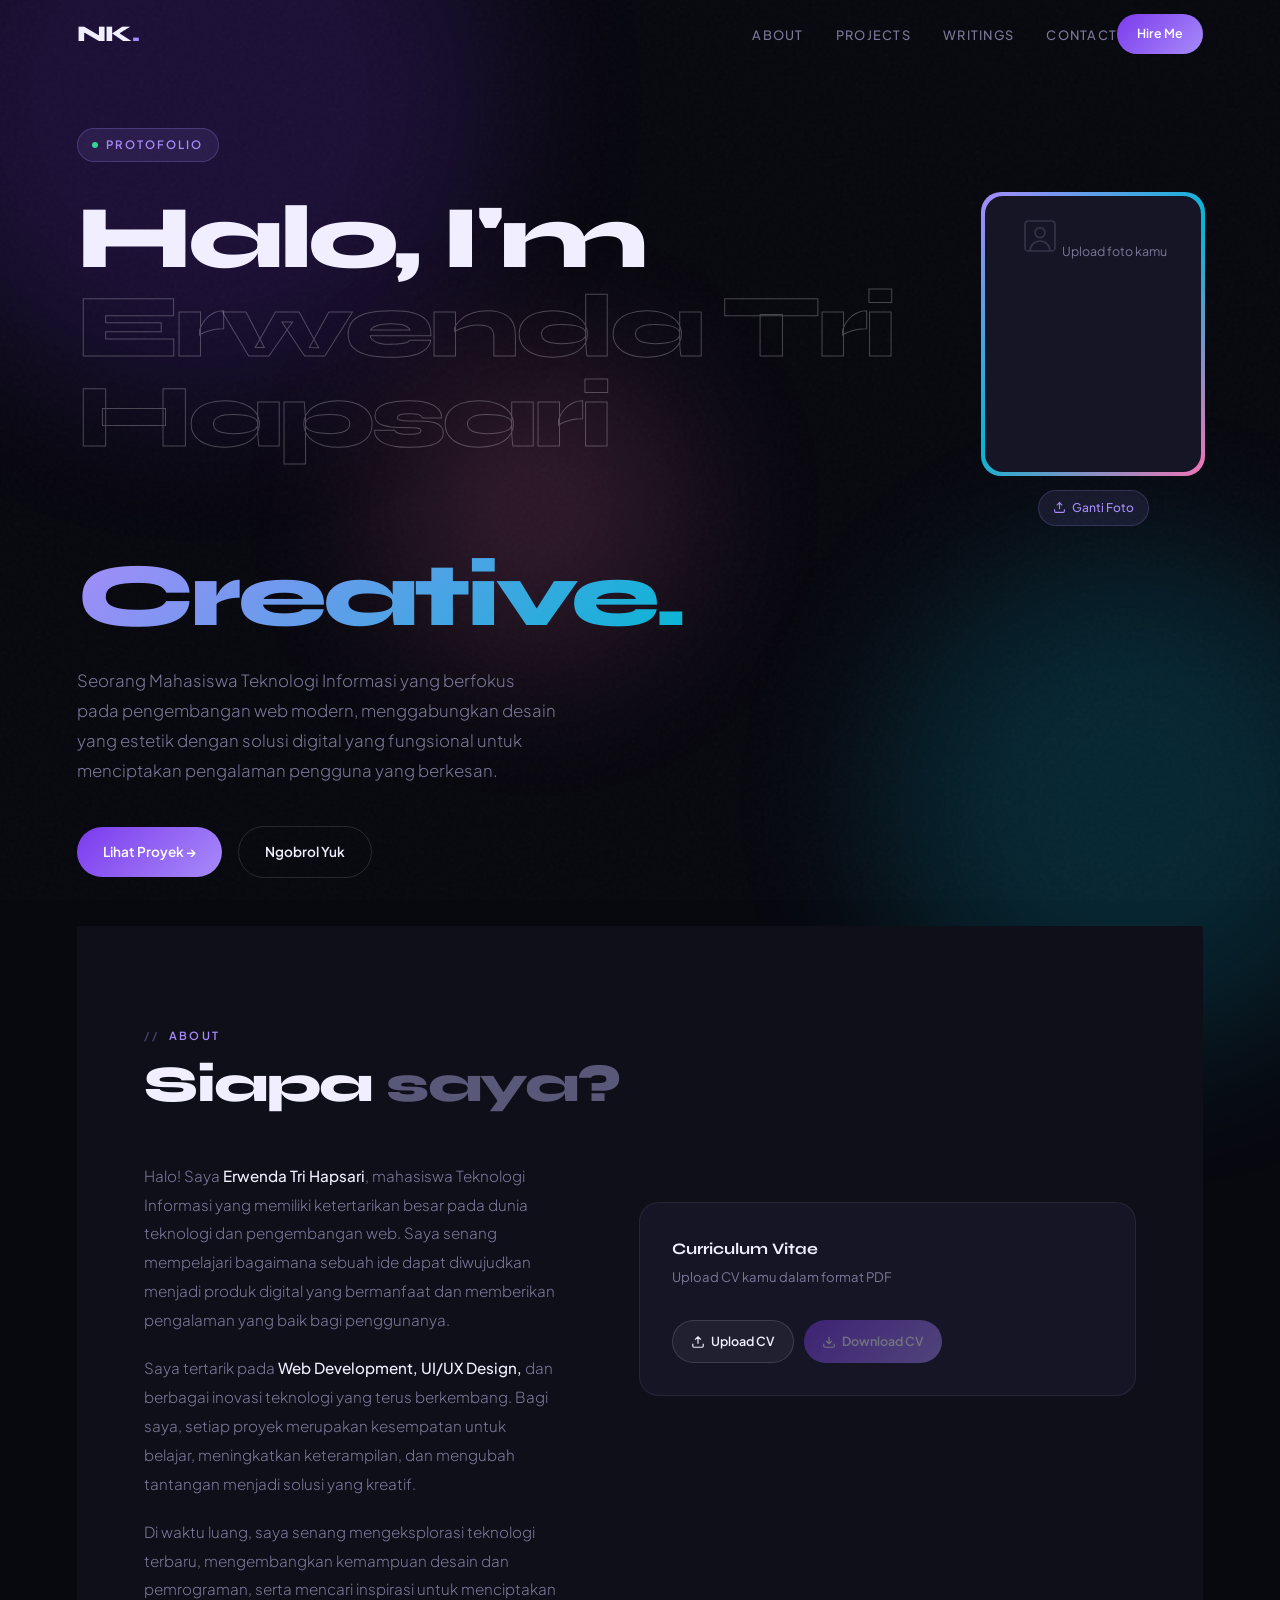
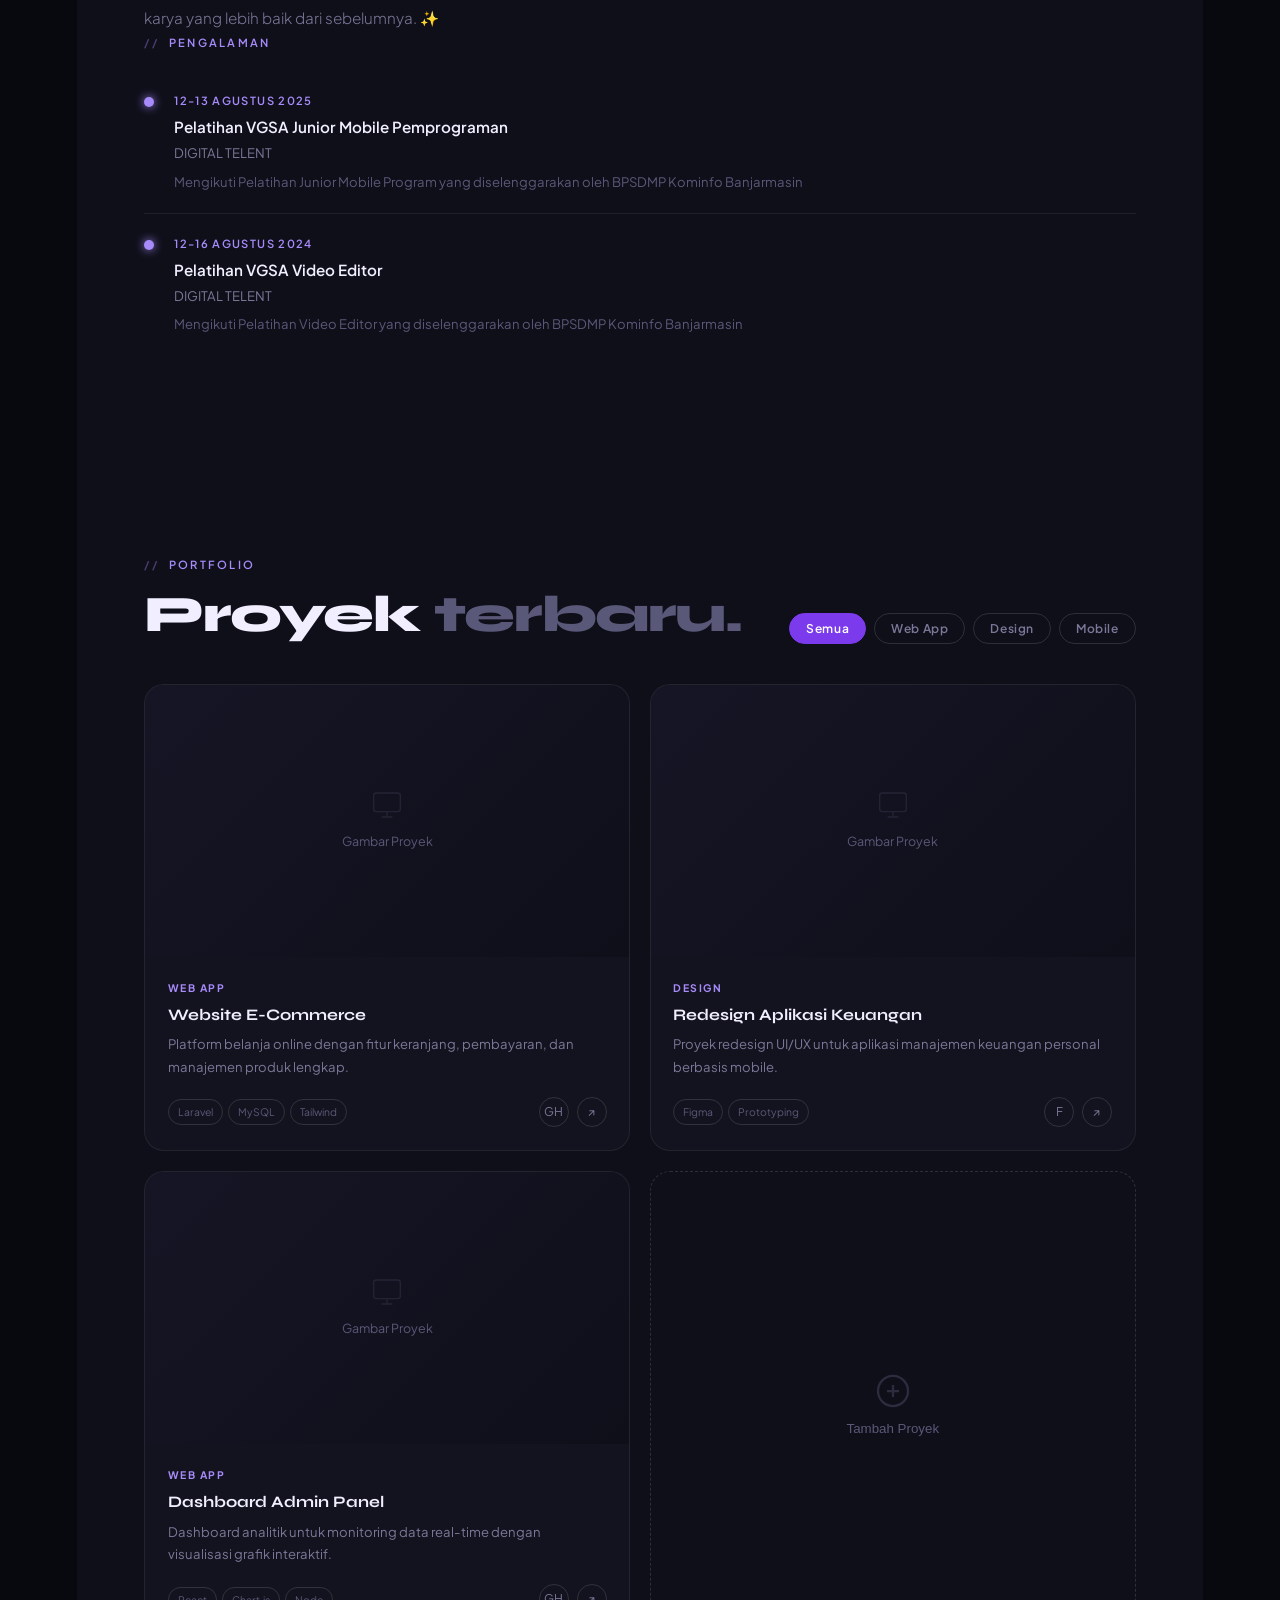
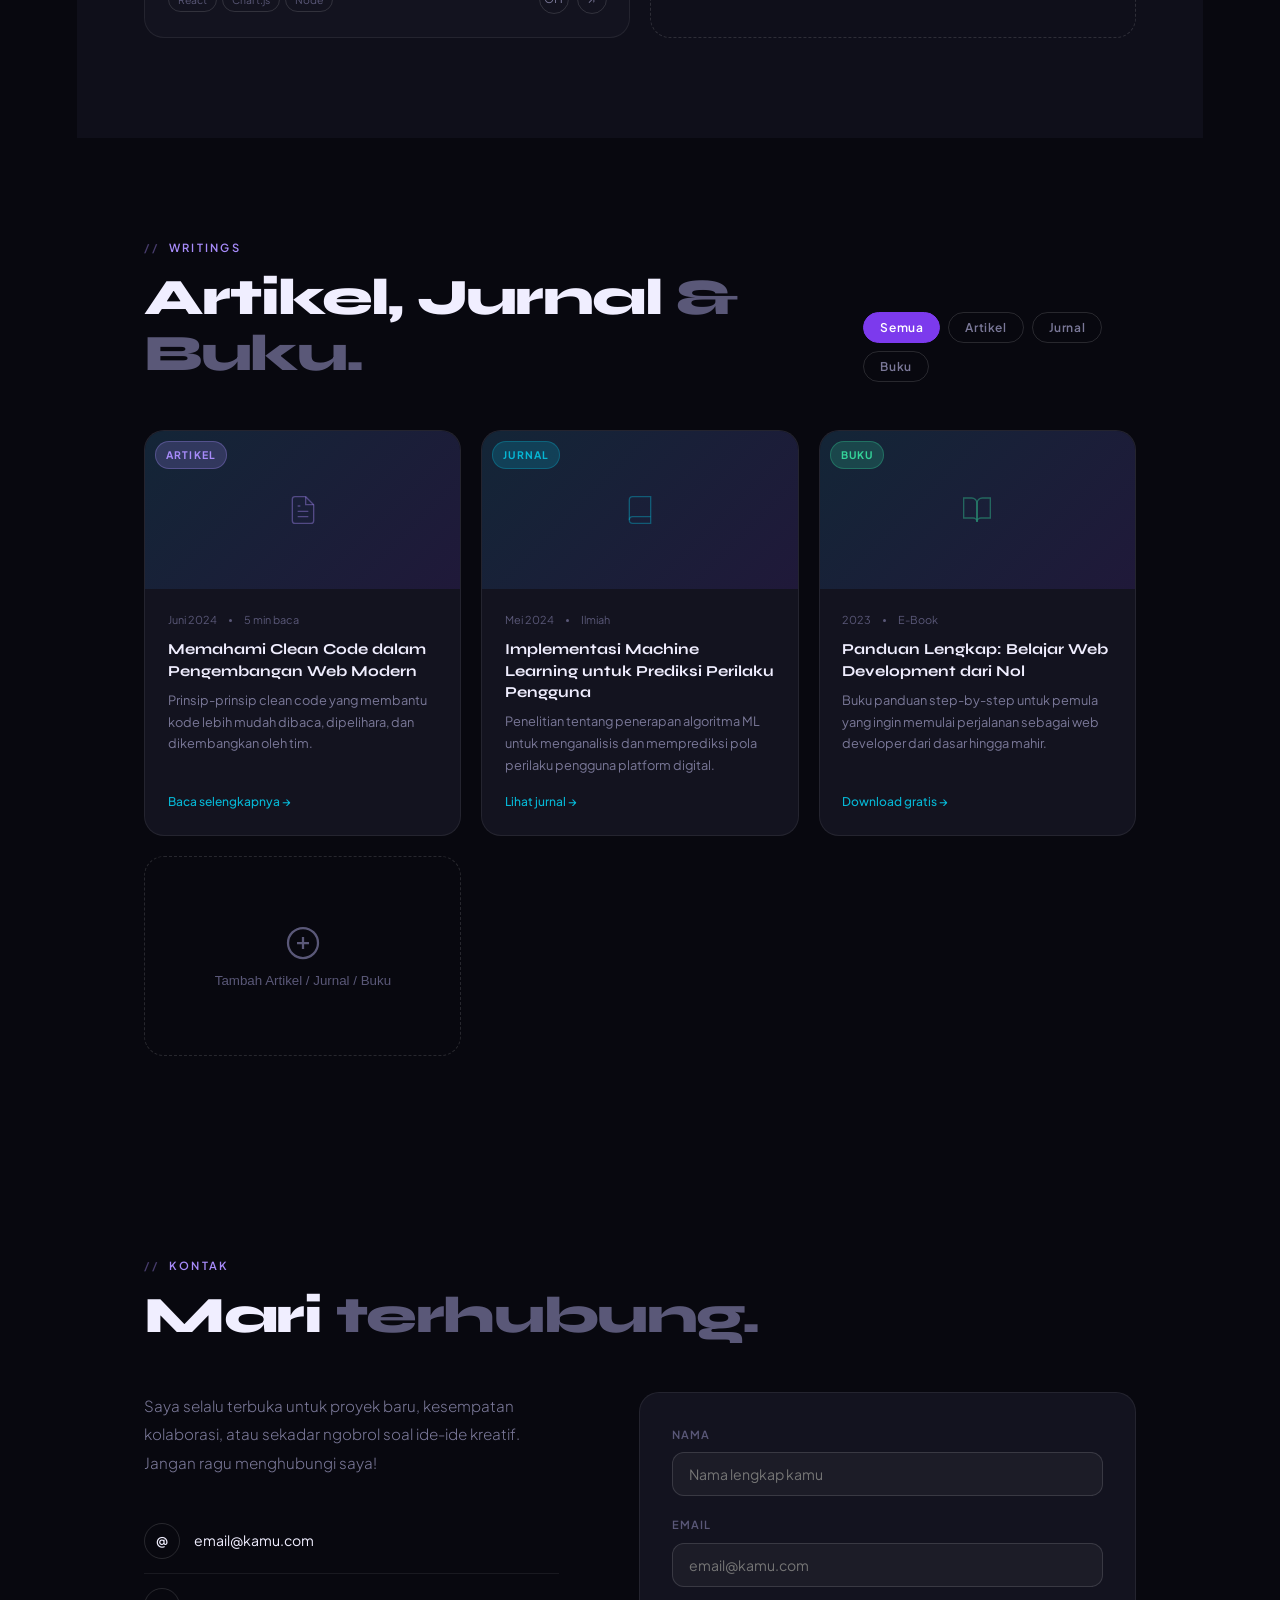
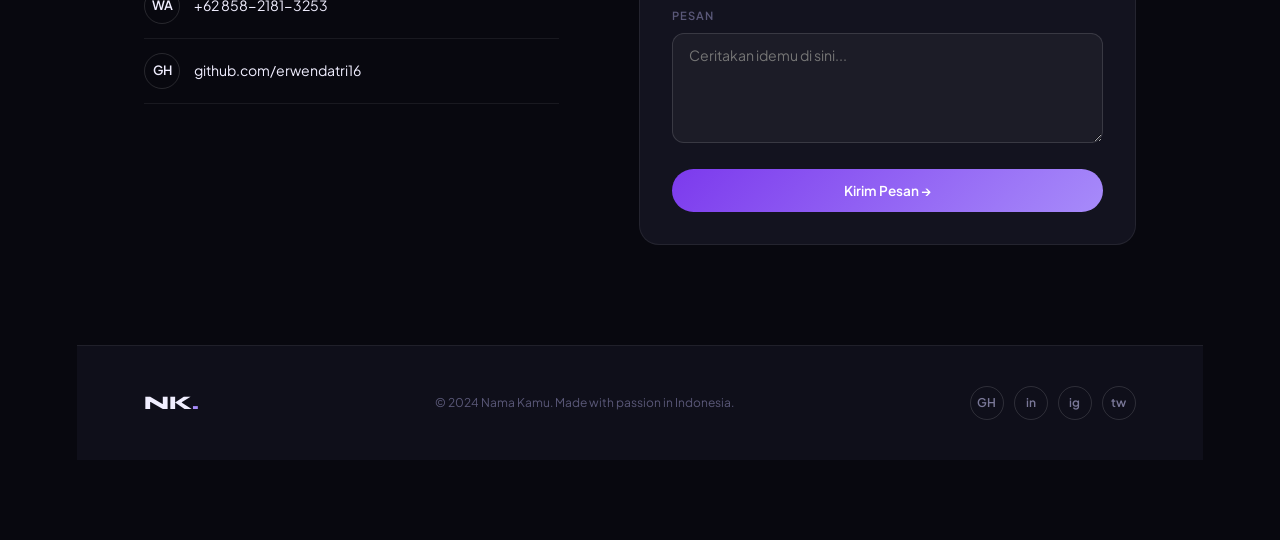
==== index.html @ 56c8ec9d "update" ====
<!DOCTYPE html>
<html lang="id">
<head>
<meta charset="UTF-8">
<meta name="viewport" content="width=device-width, initial-scale=1.0">
<title>Portfolio — Erwenda Tri Hapsari</title>
<link rel="preconnect" href="https://fonts.googleapis.com">
<link rel="preconnect" href="https://fonts.gstatic.com" crossorigin>
<link href="https://fonts.googleapis.com/css2?family=Syne:wght@400;600;700;800&family=Plus+Jakarta+Sans:wght@300;400;500;600&display=swap" rel="stylesheet">
<style>
*,*::before,*::after{box-sizing:border-box;margin:0;padding:0}
:root{
  --bg:#08080f;
  --bg2:#0f0f1a;
  --bg3:#151525;
  --card:#13131f;
  --border:rgba(255,255,255,0.07);
  --border2:rgba(255,255,255,0.13);
  --text:#f0eeff;
  --muted:#7a7898;
  --muted2:#5a5878;
  --acc:#a78bfa;
  --acc2:#7c3aed;
  --acc3:#06b6d4;
  --acc4:#f472b6;
  --green:#34d399;
  --serif:'Syne',sans-serif;
  --sans:'Plus Jakarta Sans',sans-serif;
  --nav-h:68px;
  --r:12px;
  --r2:20px;
}
html{scroll-behavior:smooth}
body{font-family:var(--sans);background:var(--bg);color:var(--text);line-height:1.7;overflow-x:hidden;cursor:none}
::-webkit-scrollbar{width:4px}
::-webkit-scrollbar-track{background:var(--bg2)}
::-webkit-scrollbar-thumb{background:var(--acc2);border-radius:2px}

/* CURSOR */
#cur,#cur-ring{position:fixed;border-radius:50%;pointer-events:none;z-index:9999;transform:translate(-50%,-50%)}
#cur{width:10px;height:10px;background:var(--acc);transition:transform .1s,opacity .2s}
#cur-ring{width:36px;height:36px;border:1px solid rgba(167,139,250,.4);transition:all .18s ease}
body.hov #cur{transform:translate(-50%,-50%) scale(3);opacity:.3}
body.hov #cur-ring{transform:translate(-50%,-50%) scale(.3);opacity:0}

/* NOISE OVERLAY */
body::before{content:'';position:fixed;inset:0;opacity:.025;background-image:url("data:image/svg+xml,%3Csvg viewBox='0 0 256 256' xmlns='http://www.w3.org/2000/svg'%3E%3Cfilter id='n'%3E%3CfeTurbulence type='fractalNoise' baseFrequency='.9' numOctaves='4' stitchTiles='stitch'/%3E%3C/filter%3E%3Crect width='100%25' height='100%25' filter='url(%23n)'/%3E%3C/svg%3E");pointer-events:none;z-index:0}

/* AMBIENT ORBS */
.orb{position:fixed;border-radius:50%;filter:blur(80px);pointer-events:none;z-index:0;opacity:.18}
.orb1{width:600px;height:600px;background:var(--acc2);top:-200px;left:-100px}
.orb2{width:500px;height:500px;background:var(--acc3);bottom:-150px;right:-100px}
.orb3{width:300px;height:300px;background:var(--acc4);top:40%;left:30%}

/* NAV */
nav{position:fixed;top:0;left:0;right:0;height:var(--nav-h);display:flex;align-items:center;padding:0 6%;z-index:100;transition:all .4s}
nav.scrolled{background:rgba(8,8,15,.85);backdrop-filter:blur(20px);border-bottom:1px solid var(--border)}
.nav-logo{font-family:var(--serif);font-size:1.4rem;font-weight:800;text-decoration:none;color:var(--text);flex:1;letter-spacing:-.02em}
.nav-logo span{color:var(--acc)}
.nav-links{display:flex;gap:2rem;list-style:none}
.nav-links a{font-size:.8rem;font-weight:500;letter-spacing:.1em;text-transform:uppercase;text-decoration:none;color:var(--muted);transition:color .2s;position:relative;padding-bottom:2px}
.nav-links a::after{content:'';position:absolute;bottom:0;left:0;right:0;height:1px;background:linear-gradient(90deg,var(--acc),var(--acc3));transform:scaleX(0);transition:transform .3s;transform-origin:left}
.nav-links a:hover{color:var(--text)}
.nav-links a:hover::after{transform:scaleX(1)}
.nav-cta{padding:9px 20px;background:linear-gradient(135deg,var(--acc2),var(--acc));border:none;border-radius:100px;font-size:.78rem;font-weight:600;color:#fff;cursor:pointer;font-family:var(--sans);transition:all .2s;text-decoration:none}
.nav-cta:hover{transform:translateY(-1px);filter:brightness(1.1)}
.nav-toggle{display:none;background:none;border:none;cursor:pointer;padding:4px}
.nav-toggle span{display:block;width:22px;height:1.5px;background:var(--text);margin:5px 0;transition:all .3s}

/* HERO */
#hero{min-height:100vh;display:flex;flex-direction:column;justify-content:center;padding:calc(var(--nav-h) + 60px) 6% 80px;position:relative;overflow:hidden;z-index:1}
.hero-tag{display:inline-flex;align-items:center;gap:8px;font-size:.72rem;font-weight:600;letter-spacing:.18em;text-transform:uppercase;color:var(--acc);background:rgba(167,139,250,.1);border:1px solid rgba(167,139,250,.25);padding:6px 14px;border-radius:100px;margin-bottom:2rem;width:fit-content}
.hero-tag-dot{width:6px;height:6px;background:var(--green);border-radius:50%;animation:pulse 2s infinite}
@keyframes pulse{0%,100%{opacity:1;transform:scale(1)}50%{opacity:.5;transform:scale(1.5)}}
.hero-top{display:grid;grid-template-columns:1fr auto;gap:60px;align-items:flex-start;margin-bottom:3rem}
.hero-name{font-family:var(--serif);font-size:clamp(3.2rem,7vw,6.5rem);font-weight:800;line-height:1.0;letter-spacing:-.04em;margin-bottom:1.5rem}
.hero-name .line2{display:block;-webkit-text-stroke:1px rgba(255,255,255,.25);color:transparent;transition:color .3s,-webkit-text-stroke .3s}
.hero-name .line2:hover{color:var(--text);-webkit-text-stroke:0px transparent}
.hero-name .acc{background:linear-gradient(135deg,var(--acc),var(--acc3));-webkit-background-clip:text;-webkit-text-fill-color:transparent;background-clip:text}
.hero-sub{font-size:1.05rem;color:var(--muted);max-width:480px;font-weight:300;line-height:1.8;margin-bottom:2.5rem}
.hero-actions{display:flex;gap:1rem;flex-wrap:wrap;align-items:center}
.btn{display:inline-flex;align-items:center;gap:8px;padding:13px 26px;font-family:var(--sans);font-size:.85rem;font-weight:600;text-decoration:none;border-radius:100px;transition:all .25s;cursor:pointer;border:none;white-space:nowrap}
.btn-glow{background:linear-gradient(135deg,var(--acc2),var(--acc));color:#fff;position:relative}
.btn-glow::after{content:'';position:absolute;inset:-1px;border-radius:100px;background:linear-gradient(135deg,var(--acc2),var(--acc));z-index:-1;filter:blur(10px);opacity:0;transition:opacity .3s}
.btn-glow:hover::after{opacity:.6}
.btn-glow:hover{transform:translateY(-2px)}
.btn-ghost{background:transparent;color:var(--text);border:1px solid var(--border2)}
.btn-ghost:hover{border-color:var(--acc);color:var(--acc);transform:translateY(-2px)}
.btn-sm{padding:9px 18px;font-size:.78rem}

/* HERO PROFILE PHOTO */
.hero-photo-area{display:flex;flex-direction:column;align-items:center;gap:16px}
.hero-photo-frame{width:220px;height:280px;position:relative;flex-shrink:0}
.hero-photo-frame::before{content:'';position:absolute;inset:-2px;border-radius:var(--r2);background:linear-gradient(135deg,var(--acc),var(--acc3),var(--acc4));z-index:0;animation:rotateBorder 4s linear infinite}
@keyframes rotateBorder{0%{filter:hue-rotate(0deg)}100%{filter:hue-rotate(360deg)}}
.hero-photo-inner{position:absolute;inset:2px;border-radius:calc(var(--r2) - 2px);overflow:hidden;z-index:1;background:var(--bg3)}
.hero-photo-inner img,.hero-photo-inner .ph-placeholder{width:100%;height:100%;object-fit:cover;display:block}
.ph-placeholder{display:flex;flex-direction:column;align-items:center;justify-content:center;color:var(--muted);font-size:.78rem;gap:12px;text-align:center;padding:20px;background:var(--bg3)}
.ph-placeholder svg{opacity:.3}
.upload-photo-btn{display:flex;align-items:center;gap:6px;font-size:.75rem;color:var(--acc);background:rgba(167,139,250,.1);border:1px solid rgba(167,139,250,.2);border-radius:100px;padding:7px 14px;cursor:pointer;transition:all .2s;font-family:var(--sans);font-weight:500}
.upload-photo-btn:hover{background:rgba(167,139,250,.2);border-color:var(--acc)}
.hero-photo-area input[type=file]{display:none}

/* HERO SCROLL */
.hero-scroll{display:flex;flex-direction:column;align-items:flex-start;gap:24px;margin-top:3rem}
.scroll-line{display:flex;align-items:center;gap:16px;color:var(--muted2);font-size:.72rem;letter-spacing:.12em;text-transform:uppercase}
.scroll-bar{width:60px;height:1px;background:linear-gradient(90deg,var(--acc),transparent);position:relative;overflow:hidden}
.scroll-bar::after{content:'';position:absolute;inset:0;background:var(--acc);animation:slideBar 2s ease infinite}
@keyframes slideBar{0%{transform:translateX(-100%)}100%{transform:translateX(200%)}}
.hero-stats{display:flex;gap:3rem}
.hstat{display:flex;flex-direction:column}
.hstat-num{font-family:var(--serif);font-size:2rem;font-weight:800;line-height:1;background:linear-gradient(135deg,var(--text),var(--muted));-webkit-background-clip:text;-webkit-text-fill-color:transparent;background-clip:text}
.hstat-label{font-size:.72rem;color:var(--muted2);text-transform:uppercase;letter-spacing:.08em;margin-top:4px}

/* SECTIONS */
section{padding:100px 6%;position:relative;z-index:1}
.s-label{font-size:.7rem;font-weight:600;letter-spacing:.2em;text-transform:uppercase;color:var(--acc);margin-bottom:.8rem;display:flex;align-items:center;gap:10px}
.s-label::before{content:'//';opacity:.4}
.s-title{font-family:var(--serif);font-size:clamp(2rem,4vw,3.2rem);font-weight:800;letter-spacing:-.03em;line-height:1.1;margin-bottom:1rem}
.s-title .dim{color:var(--muted2)}

/* ABOUT */
#about{background:var(--bg2)}
.about-layout{display:grid;grid-template-columns:1fr 1.2fr;gap:80px;align-items:start;margin-top:3rem}
.about-text{font-size:.95rem;color:var(--muted);line-height:1.9;font-weight:300}
.about-text p+p{margin-top:1.2rem}
.about-highlight{display:inline;color:var(--text);font-weight:500}
.exp-timeline{margin-top:0}
.exp-item{display:flex;gap:20px;padding:20px 0;border-bottom:1px solid var(--border);position:relative}
.exp-item:last-child{border-bottom:none}
.exp-dot{width:10px;height:10px;border-radius:50%;background:var(--acc);margin-top:6px;flex-shrink:0;box-shadow:0 0 10px var(--acc)}
.exp-year{font-size:.7rem;font-weight:600;letter-spacing:.12em;color:var(--acc);text-transform:uppercase;margin-bottom:4px}
.exp-role{font-size:.95rem;font-weight:600;margin-bottom:2px}
.exp-place{font-size:.82rem;color:var(--muted);margin-bottom:6px}
.exp-desc{font-size:.82rem;color:var(--muted2);line-height:1.7}



/* PROJECTS */
#projects{background:var(--bg2)}
.proj-header{display:flex;justify-content:space-between;align-items:flex-end;margin-bottom:2.5rem}
.proj-filters{display:flex;gap:8px;flex-wrap:wrap}
.pf{padding:7px 16px;font-size:.75rem;font-weight:600;letter-spacing:.05em;border:1px solid var(--border2);border-radius:100px;background:transparent;color:var(--muted);cursor:pointer;font-family:var(--sans);transition:all .2s}
.pf.on,.pf:hover{background:var(--acc2);border-color:var(--acc2);color:#fff}
.proj-grid{display:grid;grid-template-columns:repeat(auto-fill,minmax(320px,1fr));gap:20px}
.proj-card{background:var(--card);border:1px solid var(--border);border-radius:var(--r2);overflow:hidden;transition:all .3s;cursor:pointer;display:flex;flex-direction:column}
.proj-card:hover{border-color:rgba(167,139,250,.35);transform:translateY(-4px)}
.proj-img{width:100%;aspect-ratio:16/9;overflow:hidden;position:relative;background:var(--bg3)}
.proj-img img{width:100%;height:100%;object-fit:cover;transition:transform .4s}
.proj-card:hover .proj-img img{transform:scale(1.05)}
.proj-img-ph{width:100%;height:100%;display:flex;flex-direction:column;align-items:center;justify-content:center;color:var(--muted2);gap:10px;font-size:.78rem;background:linear-gradient(135deg,var(--bg3),var(--bg2))}
.proj-img-ph svg{opacity:.25}
.proj-img-actions{position:absolute;top:10px;right:10px;display:flex;gap:6px;opacity:0;transition:opacity .2s}
.proj-card:hover .proj-img-actions{opacity:1}
.proj-img-btn{width:32px;height:32px;border-radius:50%;background:rgba(8,8,15,.8);backdrop-filter:blur(8px);border:1px solid var(--border2);display:flex;align-items:center;justify-content:center;cursor:pointer;font-size:.8rem;color:var(--text);transition:all .2s}
.proj-img-btn:hover{background:var(--acc2);border-color:var(--acc2)}
.proj-body{padding:1.4rem;flex:1;display:flex;flex-direction:column}
.proj-cat{font-size:.65rem;font-weight:700;letter-spacing:.14em;text-transform:uppercase;color:var(--acc);margin-bottom:.5rem}
.proj-title{font-size:1rem;font-weight:700;margin-bottom:.5rem;line-height:1.3;font-family:var(--serif)}
.proj-desc{font-size:.82rem;color:var(--muted);line-height:1.7;flex:1;margin-bottom:1.2rem}
.proj-footer{display:flex;justify-content:space-between;align-items:center}
.proj-techs{display:flex;gap:5px;flex-wrap:wrap}
.ptag{font-size:.65rem;padding:3px 9px;border:1px solid var(--border2);border-radius:100px;color:var(--muted2)}
.proj-links{display:flex;gap:8px}
.proj-link{width:30px;height:30px;border-radius:50%;border:1px solid var(--border2);display:flex;align-items:center;justify-content:center;font-size:.75rem;color:var(--muted);text-decoration:none;transition:all .2s}
.proj-link:hover{border-color:var(--acc);color:var(--acc)}
.proj-add-card{background:transparent;border:1px dashed var(--border2);border-radius:var(--r2);display:flex;flex-direction:column;align-items:center;justify-content:center;gap:12px;cursor:pointer;min-height:260px;transition:all .2s;color:var(--muted2)}
.proj-add-card:hover{border-color:var(--acc);color:var(--acc);background:rgba(167,139,250,.04)}
.proj-add-card svg{opacity:.4;transition:opacity .2s}
.proj-add-card:hover svg{opacity:.8}

/* ARTICLES */
#articles{background:var(--bg)}
.articles-grid{display:grid;grid-template-columns:repeat(auto-fill,minmax(300px,1fr));gap:20px;margin-top:3rem}
.art-card{background:var(--card);border:1px solid var(--border);border-radius:var(--r2);overflow:hidden;transition:all .3s;text-decoration:none;color:inherit;display:flex;flex-direction:column}
.art-card:hover{border-color:rgba(6,182,212,.35);transform:translateY(-4px)}
.art-cover{width:100%;aspect-ratio:2/1;overflow:hidden;background:var(--bg3);position:relative}
.art-cover img{width:100%;height:100%;object-fit:cover;transition:transform .4s}
.art-card:hover .art-cover img{transform:scale(1.05)}
.art-cover-ph{width:100%;height:100%;display:flex;align-items:center;justify-content:center;background:linear-gradient(135deg,rgba(6,182,212,.1),rgba(124,58,237,.1))}
.art-type-badge{position:absolute;top:10px;left:10px;font-size:.65rem;font-weight:700;letter-spacing:.1em;text-transform:uppercase;padding:4px 10px;border-radius:100px}
.badge-journal{background:rgba(6,182,212,.2);color:#06b6d4;border:1px solid rgba(6,182,212,.3)}
.badge-book{background:rgba(52,211,153,.2);color:#34d399;border:1px solid rgba(52,211,153,.3)}
.badge-article{background:rgba(167,139,250,.2);color:var(--acc);border:1px solid rgba(167,139,250,.3)}
.art-body{padding:1.4rem;flex:1;display:flex;flex-direction:column}
.art-meta{font-size:.68rem;color:var(--muted2);display:flex;gap:12px;margin-bottom:.6rem;align-items:center}
.art-dot{width:3px;height:3px;background:var(--muted2);border-radius:50%}
.art-title{font-size:.95rem;font-weight:700;margin-bottom:.5rem;line-height:1.4;font-family:var(--serif)}
.art-excerpt{font-size:.8rem;color:var(--muted);line-height:1.7;flex:1;margin-bottom:1rem}
.art-footer{display:flex;justify-content:space-between;align-items:center}
.art-read{font-size:.75rem;color:var(--acc3);font-weight:500;display:flex;align-items:center;gap:4px}
.art-add-card{background:transparent;border:1px dashed var(--border2);border-radius:var(--r2);display:flex;flex-direction:column;align-items:center;justify-content:center;gap:12px;cursor:pointer;min-height:200px;transition:all .2s;color:var(--muted2)}
.art-add-card:hover{border-color:var(--acc3);color:var(--acc3);background:rgba(6,182,212,.04)}



/* CONTACT */
#contact{background:var(--bg)}
.contact-wrap{display:grid;grid-template-columns:1fr 1.2fr;gap:80px;margin-top:3rem;align-items:start}
.contact-desc{font-size:.95rem;color:var(--muted);line-height:1.85;font-weight:300;margin-bottom:2rem}
.clink{display:flex;align-items:center;gap:14px;text-decoration:none;color:var(--text);font-size:.88rem;padding:14px 0;border-bottom:1px solid var(--border);transition:all .2s}
.clink:hover{color:var(--acc);padding-left:8px}
.clink-icon{width:36px;height:36px;border:1px solid var(--border2);border-radius:50%;display:flex;align-items:center;justify-content:center;font-size:.8rem;flex-shrink:0;transition:all .2s;font-weight:600}
.clink:hover .clink-icon{background:var(--acc2);border-color:var(--acc2);color:#fff}
.contact-form{background:var(--card);border:1px solid var(--border);border-radius:var(--r2);padding:2rem}
.fg{margin-bottom:1.2rem}
.fg label{display:block;font-size:.7rem;font-weight:600;letter-spacing:.1em;text-transform:uppercase;color:var(--muted2);margin-bottom:8px}
.fg input,.fg textarea{width:100%;padding:12px 16px;background:rgba(255,255,255,.04);border:1px solid var(--border2);border-radius:var(--r);font-family:var(--sans);font-size:.88rem;color:var(--text);transition:border-color .2s,background .2s;outline:none}
.fg input:focus,.fg textarea:focus{border-color:var(--acc);background:rgba(167,139,250,.06)}
.fg textarea{resize:vertical;min-height:110px}
.fstatus{font-size:.82rem;margin-top:12px;display:none;padding:10px 16px;border-radius:var(--r)}
.fstatus.ok{display:block;background:rgba(52,211,153,.1);color:var(--green);border:1px solid rgba(52,211,153,.2)}
.fstatus.err{display:block;background:rgba(248,113,113,.1);color:#f87171;border:1px solid rgba(248,113,113,.2)}

/* CV DOWNLOAD */
.cv-section{background:var(--bg3);border:1px solid var(--border);border-radius:var(--r2);padding:2rem;margin-top:2.5rem;display:flex;align-items:center;justify-content:space-between;gap:2rem;flex-wrap:wrap}
.cv-info h3{font-size:1rem;font-weight:700;margin-bottom:4px;font-family:var(--serif)}
.cv-info p{font-size:.82rem;color:var(--muted)}
.cv-actions{display:flex;gap:10px;flex-wrap:wrap}
.cv-upload-label{display:flex;align-items:center;gap:6px;padding:10px 18px;background:rgba(255,255,255,.05);border:1px solid var(--border2);border-radius:100px;font-size:.78rem;font-weight:600;color:var(--text);cursor:pointer;transition:all .2s;font-family:var(--sans)}
.cv-upload-label:hover{border-color:var(--acc3);color:var(--acc3)}
.cv-upload-input{display:none}
.cv-download{display:flex;align-items:center;gap:6px;padding:10px 18px;background:linear-gradient(135deg,var(--acc2),var(--acc));border:none;border-radius:100px;font-size:.78rem;font-weight:600;color:#fff;cursor:pointer;font-family:var(--sans);text-decoration:none;transition:all .2s}
.cv-download:hover{filter:brightness(1.1);transform:translateY(-1px)}
.cv-download:disabled{opacity:.4;cursor:not-allowed;transform:none}

/* FOOTER */
footer{background:var(--bg2);border-top:1px solid var(--border);padding:2.5rem 6%;display:flex;justify-content:space-between;align-items:center;flex-wrap:wrap;gap:1rem;position:relative;z-index:1}
.footer-brand{font-family:var(--serif);font-size:1.2rem;font-weight:800}
.footer-brand span{color:var(--acc)}
.footer-copy{font-size:.75rem;color:var(--muted2)}
.footer-social{display:flex;gap:10px}
.fsoc{width:34px;height:34px;border-radius:50%;border:1px solid var(--border2);display:flex;align-items:center;justify-content:center;font-size:.75rem;font-weight:600;color:var(--muted);text-decoration:none;transition:all .2s}
.fsoc:hover{border-color:var(--acc);color:var(--acc)}

/* MODAL (project/article add) */
.modal-bg{display:none;position:fixed;inset:0;background:rgba(0,0,0,.7);backdrop-filter:blur(8px);z-index:200;align-items:center;justify-content:center;padding:20px}
.modal-bg.open{display:flex}
.modal{background:var(--card);border:1px solid var(--border2);border-radius:var(--r2);padding:2rem;width:100%;max-width:500px;max-height:85vh;overflow-y:auto}
.modal h3{font-family:var(--serif);font-size:1.2rem;font-weight:700;margin-bottom:1.5rem;display:flex;justify-content:space-between;align-items:center}
.modal-close{background:none;border:none;cursor:pointer;color:var(--muted);font-size:1.2rem;padding:4px;transition:color .2s}
.modal-close:hover{color:var(--text)}
.modal .fg{margin-bottom:1rem}
.modal select{width:100%;padding:12px 16px;background:rgba(255,255,255,.04);border:1px solid var(--border2);border-radius:var(--r);font-family:var(--sans);font-size:.88rem;color:var(--text);outline:none;transition:border-color .2s}
.modal select:focus{border-color:var(--acc)}
.modal select option{background:var(--bg2)}
.img-upload-area{border:2px dashed var(--border2);border-radius:var(--r);padding:2rem;text-align:center;cursor:pointer;transition:all .2s;color:var(--muted2);font-size:.82rem}
.img-upload-area:hover{border-color:var(--acc);color:var(--acc)}
.img-preview{width:100%;aspect-ratio:16/9;object-fit:cover;border-radius:var(--r);display:none}
.modal-actions{display:flex;gap:10px;margin-top:1.5rem;justify-content:flex-end}

/* REVEAL */
.rv{opacity:0;transform:translateY(28px);transition:opacity .7s ease,transform .7s ease}
.rv.vis{opacity:1;transform:none}
.rv-d1{transition-delay:.1s}.rv-d2{transition-delay:.2s}.rv-d3{transition-delay:.3s}

/* MOBILE */
@media(max-width:900px){
  .hero-top{grid-template-columns:1fr;gap:2.5rem}
  .hero-photo-area{flex-direction:row;align-self:flex-start}
  .hero-photo-frame{width:140px;height:180px}
  .about-layout,.contact-wrap{grid-template-columns:1fr;gap:3rem}
  .skills-outer{grid-template-columns:1fr}
  .nav-links{display:none;position:fixed;inset:0;top:var(--nav-h);background:rgba(8,8,15,.97);flex-direction:column;align-items:center;justify-content:center;gap:2rem}
  .nav-links.open{display:flex}
  .nav-cta{display:none}
  .nav-toggle{display:block}
  body{cursor:auto}
  #cur,#cur-ring{display:none}
}
@media(max-width:600px){
  section{padding:70px 5%}
  .proj-grid,.articles-grid{grid-template-columns:1fr}
  .hero-stats{gap:2rem}
}
</style>
</head>
<body>

<div id="cur"></div>
<div id="cur-ring"></div>
<div class="orb orb1"></div>
<div class="orb orb2"></div>
<div class="orb orb3"></div>

<!-- NAV -->
<nav id="nav">
  <a href="#hero" class="nav-logo">NK<span>.</span></a>
  <ul class="nav-links" id="nav-links">
    <li><a href="#about">About</a></li>
    <li><a href="#projects">Projects</a></li>
    <li><a href="#articles">Writings</a></li>
    <li><a href="#contact">Contact</a></li>
  </ul>
  <a href="#contact" class="nav-cta">Hire Me</a>
  <button class="nav-toggle" id="nav-toggle" aria-label="Menu">
    <span></span><span></span><span></span>
  </button>
</nav>

<!-- HERO -->
<section id="hero">
  <div class="hero-tag">
    <span class="hero-tag-dot"></span>
    Protofolio
  </div>
  <div class="hero-top">
    <div>
      <h1 class="hero-name">
        Halo, I'm<br>
        <span class="line2">Erwenda Tri Hapsari</span><br>
        <span class="acc">Creative.</span>
      </h1>
      <p class="hero-sub">Seorang Mahasiswa Teknologi Informasi yang berfokus pada pengembangan web modern, menggabungkan desain yang estetik dengan solusi digital yang fungsional untuk menciptakan pengalaman pengguna yang berkesan.</p>
      <div class="hero-actions">
        <a href="#projects" class="btn btn-glow">Lihat Proyek &rarr;</a>
        <a href="#contact" class="btn btn-ghost">Ngobrol Yuk</a>
      </div>
    </div>
    <div class="hero-photo-area">
      <div class="hero-photo-frame">
        <div class="hero-photo-inner">
          <div class="ph-placeholder" id="ph-placeholder">
            <svg width="40" height="40" viewBox="0 0 24 24" fill="none" stroke="currentColor" stroke-width="1"><rect x="3" y="3" width="18" height="18" rx="2"/><circle cx="12" cy="10" r="3"/><path d="M6 21c0-3.3 2.7-6 6-6s6 2.7 6 6"/></svg>
            Upload foto kamu
          </div>
          <img id="profile-img" src="" alt="Foto Profil" style="display:none">
        </div>
      </div>
      <label class="upload-photo-btn">
        <svg width="13" height="13" viewBox="0 0 24 24" fill="none" stroke="currentColor" stroke-width="2"><path d="M21 15v4a2 2 0 01-2 2H5a2 2 0 01-2-2v-4M17 8l-5-5-5 5M12 3v12"/></svg>
        Ganti Foto
        <input type="file" id="profile-upload" accept="image/*">
      </label>
    </div>
  </div>

<!-- ABOUT -->
<section id="about">
  <p class="s-label rv">About</p>
  <h2 class="s-title rv rv-d1">Siapa <span class="dim">saya?</span></h2>
  <div class="about-layout">
   <div class="about-text rv rv-d2">
  <p>Halo! Saya <span class="about-highlight">Erwenda Tri Hapsari</span>, mahasiswa Teknologi Informasi yang memiliki ketertarikan besar pada dunia teknologi dan pengembangan web. Saya senang mempelajari bagaimana sebuah ide dapat diwujudkan menjadi produk digital yang bermanfaat dan memberikan pengalaman yang baik bagi penggunanya.</p>

  <p>Saya tertarik pada <span class="about-highlight">Web Development, UI/UX Design,</span> dan berbagai inovasi teknologi yang terus berkembang. Bagi saya, setiap proyek merupakan kesempatan untuk belajar, meningkatkan keterampilan, dan mengubah tantangan menjadi solusi yang kreatif.</p>

  <p>Di waktu luang, saya senang mengeksplorasi teknologi terbaru, mengembangkan kemampuan desain dan pemrograman, serta mencari inspirasi untuk menciptakan karya yang lebih baik dari sebelumnya. ✨</p>
</div>
      <div class="cv-section rv rv-d3">
        <div class="cv-info">
          <h3>Curriculum Vitae</h3>
          <p id="cv-filename">Upload CV kamu dalam format PDF</p>
        </div>
        <div class="cv-actions">
          <label class="cv-upload-label">
            <svg width="14" height="14" viewBox="0 0 24 24" fill="none" stroke="currentColor" stroke-width="2"><path d="M21 15v4a2 2 0 01-2 2H5a2 2 0 01-2-2v-4M17 8l-5-5-5 5M12 3v12"/></svg>
            Upload CV
            <input type="file" class="cv-upload-input" id="cv-upload" accept=".pdf,.doc,.docx">
          </label>
          <a id="cv-download-btn" class="cv-download" style="opacity:.4;pointer-events:none">
            <svg width="14" height="14" viewBox="0 0 24 24" fill="none" stroke="currentColor" stroke-width="2"><path d="M21 15v4a2 2 0 01-2 2H5a2 2 0 01-2-2v-4M7 10l5 5 5-5M12 15V3"/></svg>
            Download CV
          </a>
        </div>
      </div>
    </div>

    
    <div class="rv rv-d2">
      <p class="s-label" style="margin-bottom:1.2rem">Pengalaman</p>
      <div class="exp-timeline">
        
        <div class="exp-item">
          <div class="exp-dot"></div>
          <div class="exp-content">
            <div class="exp-year">12-13 Agustus 2025</div>
            <div class="exp-role">Pelatihan VGSA Junior Mobile Pemprograman</div>
            <div class="exp-place">DIGITAL TELENT</div>
            <div class="exp-desc">Mengikuti Pelatihan Junior Mobile Program yang diselenggarakan oleh BPSDMP Kominfo Banjarmasin </div>
          </div>
        </div>
         <div class="exp-item">
          <div class="exp-dot"></div>
          <div class="exp-content">
            <div class="exp-year">12-16 Agustus 2024</div>
            <div class="exp-role">Pelatihan VGSA Video Editor</div>
            <div class="exp-place">DIGITAL TELENT</div>
            <div class="exp-desc">Mengikuti Pelatihan Video Editor yang diselenggarakan oleh BPSDMP Kominfo Banjarmasin </div>
          </div>
        </div>
      </div>
    </div>
  </div>
</section>



<!-- PROJECTS -->
<section id="projects">
  <p class="s-label rv">Portfolio</p>
  <div class="proj-header">
    <h2 class="s-title rv rv-d1" style="margin-bottom:0">Proyek <span class="dim">terbaru.</span></h2>
    <div class="proj-filters rv rv-d2">
      <button class="pf on" data-f="all">Semua</button>
      <button class="pf" data-f="web">Web App</button>
      <button class="pf" data-f="design">Design</button>
      <button class="pf" data-f="mobile">Mobile</button>
    </div>
  </div>
  <div class="proj-grid rv rv-d2" id="proj-grid">

    <div class="proj-card" data-cat="web">
      <div class="proj-img">
        <div class="proj-img-ph">
          <svg width="32" height="32" viewBox="0 0 24 24" fill="none" stroke="currentColor" stroke-width="1"><rect x="2" y="3" width="20" height="14" rx="2"/><path d="M8 21h8M12 17v4"/></svg>
          Gambar Proyek
        </div>
        <div class="proj-img-actions">
          <button class="proj-img-btn" onclick="event.stopPropagation()" title="Upload Gambar">
            <svg width="14" height="14" viewBox="0 0 24 24" fill="none" stroke="currentColor" stroke-width="2"><path d="M21 15v4a2 2 0 01-2 2H5a2 2 0 01-2-2v-4M17 8l-5-5-5 5M12 3v12"/></svg>
          </button>
        </div>
      </div>
      <div class="proj-body">
        <div class="proj-cat">Web App</div>
        <div class="proj-title">Website E-Commerce</div>
        <div class="proj-desc">Platform belanja online dengan fitur keranjang, pembayaran, dan manajemen produk lengkap.</div>
        <div class="proj-footer">
          <div class="proj-techs"><span class="ptag">Laravel</span><span class="ptag">MySQL</span><span class="ptag">Tailwind</span></div>
          <div class="proj-links">
            <a href="#" class="proj-link" title="GitHub">GH</a>
            <a href="#" class="proj-link" title="Live Demo">↗</a>
          </div>
        </div>
      </div>
    </div>

    <div class="proj-card" data-cat="design">
      <div class="proj-img">
        <div class="proj-img-ph">
          <svg width="32" height="32" viewBox="0 0 24 24" fill="none" stroke="currentColor" stroke-width="1"><rect x="2" y="3" width="20" height="14" rx="2"/><path d="M8 21h8M12 17v4"/></svg>
          Gambar Proyek
        </div>
        <div class="proj-img-actions">
          <button class="proj-img-btn" onclick="event.stopPropagation()" title="Upload Gambar">
            <svg width="14" height="14" viewBox="0 0 24 24" fill="none" stroke="currentColor" stroke-width="2"><path d="M21 15v4a2 2 0 01-2 2H5a2 2 0 01-2-2v-4M17 8l-5-5-5 5M12 3v12"/></svg>
          </button>
        </div>
      </div>
      <div class="proj-body">
        <div class="proj-cat">Design</div>
        <div class="proj-title">Redesign Aplikasi Keuangan</div>
        <div class="proj-desc">Proyek redesign UI/UX untuk aplikasi manajemen keuangan personal berbasis mobile.</div>
        <div class="proj-footer">
          <div class="proj-techs"><span class="ptag">Figma</span><span class="ptag">Prototyping</span></div>
          <div class="proj-links">
            <a href="#" class="proj-link" title="Figma">F</a>
            <a href="#" class="proj-link" title="Demo">↗</a>
          </div>
        </div>
      </div>
    </div>

    <div class="proj-card" data-cat="web">
      <div class="proj-img">
        <div class="proj-img-ph">
          <svg width="32" height="32" viewBox="0 0 24 24" fill="none" stroke="currentColor" stroke-width="1"><rect x="2" y="3" width="20" height="14" rx="2"/><path d="M8 21h8M12 17v4"/></svg>
          Gambar Proyek
        </div>
        <div class="proj-img-actions">
          <button class="proj-img-btn" onclick="event.stopPropagation()" title="Upload Gambar">
            <svg width="14" height="14" viewBox="0 0 24 24" fill="none" stroke="currentColor" stroke-width="2"><path d="M21 15v4a2 2 0 01-2 2H5a2 2 0 01-2-2v-4M17 8l-5-5-5 5M12 3v12"/></svg>
          </button>
        </div>
      </div>
      <div class="proj-body">
        <div class="proj-cat">Web App</div>
        <div class="proj-title">Dashboard Admin Panel</div>
        <div class="proj-desc">Dashboard analitik untuk monitoring data real-time dengan visualisasi grafik interaktif.</div>
        <div class="proj-footer">
          <div class="proj-techs"><span class="ptag">React</span><span class="ptag">Chart.js</span><span class="ptag">Node</span></div>
          <div class="proj-links">
            <a href="#" class="proj-link" title="GitHub">GH</a>
            <a href="#" class="proj-link" title="Live Demo">↗</a>
          </div>
        </div>
      </div>
    </div>

    <button class="proj-add-card" id="btn-add-proj">
      <svg width="36" height="36" viewBox="0 0 24 24" fill="none" stroke="currentColor" stroke-width="1.5"><circle cx="12" cy="12" r="10"/><path d="M12 8v8M8 12h8"/></svg>
      Tambah Proyek
    </button>
  </div>
</section>

<!-- ARTICLES / JOURNALS / BOOKS -->
<section id="articles">
  <p class="s-label rv">Writings</p>
  <div style="display:flex;justify-content:space-between;align-items:flex-end;margin-bottom:2.5rem">
    <h2 class="s-title rv rv-d1" style="margin-bottom:0">Artikel, Jurnal <span class="dim">&amp; Buku.</span></h2>
    <div class="proj-filters rv rv-d2">
      <button class="pf on" data-af="all">Semua</button>
      <button class="pf" data-af="article">Artikel</button>
      <button class="pf" data-af="journal">Jurnal</button>
      <button class="pf" data-af="book">Buku</button>
    </div>
  </div>
  <div class="articles-grid rv rv-d2" id="art-grid">

    <a href="#" class="art-card" data-acat="article">
      <div class="art-cover">
        <div class="art-cover-ph">
          <svg width="32" height="32" viewBox="0 0 24 24" fill="none" stroke="rgba(167,139,250,.4)" stroke-width="1"><path d="M14 2H6a2 2 0 00-2 2v16a2 2 0 002 2h12a2 2 0 002-2V8z"/><path d="M14 2v6h6M16 13H8M16 17H8M10 9H8"/></svg>
        </div>
        <span class="art-type-badge badge-article">Artikel</span>
      </div>
      <div class="art-body">
        <div class="art-meta"><span>Juni 2024</span><span class="art-dot"></span><span>5 min baca</span></div>
        <div class="art-title">Memahami Clean Code dalam Pengembangan Web Modern</div>
        <div class="art-excerpt">Prinsip-prinsip clean code yang membantu kode lebih mudah dibaca, dipelihara, dan dikembangkan oleh tim.</div>
        <div class="art-footer">
          <span class="art-read">Baca selengkapnya &rarr;</span>
        </div>
      </div>
    </a>

    <a href="#" class="art-card" data-acat="journal">
      <div class="art-cover">
        <div class="art-cover-ph">
          <svg width="32" height="32" viewBox="0 0 24 24" fill="none" stroke="rgba(6,182,212,.4)" stroke-width="1"><path d="M4 19.5A2.5 2.5 0 016.5 17H20"/><path d="M6.5 2H20v20H6.5A2.5 2.5 0 014 19.5v-15A2.5 2.5 0 016.5 2z"/></svg>
        </div>
        <span class="art-type-badge badge-journal">Jurnal</span>
      </div>
      <div class="art-body">
        <div class="art-meta"><span>Mei 2024</span><span class="art-dot"></span><span>Ilmiah</span></div>
        <div class="art-title">Implementasi Machine Learning untuk Prediksi Perilaku Pengguna</div>
        <div class="art-excerpt">Penelitian tentang penerapan algoritma ML untuk menganalisis dan memprediksi pola perilaku pengguna platform digital.</div>
        <div class="art-footer">
          <span class="art-read">Lihat jurnal &rarr;</span>
        </div>
      </div>
    </a>

    <a href="#" class="art-card" data-acat="book">
      <div class="art-cover">
        <div class="art-cover-ph">
          <svg width="32" height="32" viewBox="0 0 24 24" fill="none" stroke="rgba(52,211,153,.4)" stroke-width="1"><path d="M2 3h6a4 4 0 014 4v14a3 3 0 00-3-3H2z"/><path d="M22 3h-6a4 4 0 00-4 4v14a3 3 0 013-3h7z"/></svg>
        </div>
        <span class="art-type-badge badge-book">Buku</span>
      </div>
      <div class="art-body">
        <div class="art-meta"><span>2023</span><span class="art-dot"></span><span>E-Book</span></div>
        <div class="art-title">Panduan Lengkap: Belajar Web Development dari Nol</div>
        <div class="art-excerpt">Buku panduan step-by-step untuk pemula yang ingin memulai perjalanan sebagai web developer dari dasar hingga mahir.</div>
        <div class="art-footer">
          <span class="art-read">Download gratis &rarr;</span>
        </div>
      </div>
    </a>

    <button class="art-add-card" id="btn-add-art">
      <svg width="36" height="36" viewBox="0 0 24 24" fill="none" stroke="currentColor" stroke-width="1.5"><circle cx="12" cy="12" r="10"/><path d="M12 8v8M8 12h8"/></svg>
      Tambah Artikel / Jurnal / Buku
    </button>
  </div>
</section>



<!-- CONTACT -->
<section id="contact">
  <p class="s-label rv">Kontak</p>
  <h2 class="s-title rv rv-d1">Mari <span class="dim">terhubung.</span></h2>
  <div class="contact-wrap">
    <div class="rv rv-d2">
      <p class="contact-desc">Saya selalu terbuka untuk proyek baru, kesempatan kolaborasi, atau sekadar ngobrol soal ide-ide kreatif. Jangan ragu menghubungi saya!</p>
      <div>
        <a href="mailto:email@kamu.com" class="clink">
          <span class="clink-icon">@</span>email@kamu.com
        </a>
        <a href="https://wa.me/6285821813253" class="clink" target="_blank" rel="noopener">
          <span class="clink-icon">WA</span>+62 858-2181-3253
        </a>
        <a href="https://github.com/erwendatri16" class="clink" target="_blank" rel="noopener">
          <span class="clink-icon">GH</span>github.com/erwendatri16
        </a>
      </div>
    </div>
    <div class="contact-form rv rv-d3">
      <div class="fg">
        <label>Nama</label>
        <input type="text" id="fn" placeholder="Nama lengkap kamu">
      </div>
      <div class="fg">
        <label>Email</label>
        <input type="email" id="fe" placeholder="email@kamu.com">
      </div>
      <div class="fg">
        <label>Pesan</label>
        <textarea id="fm" placeholder="Ceritakan idemu di sini..."></textarea>
      </div>
      <button class="btn btn-glow" id="send-btn" style="width:100%;justify-content:center">Kirim Pesan &rarr;</button>
      <div class="fstatus" id="fstatus"></div>
    </div>
  </div>
</section>

<!-- FOOTER -->
<footer>
  <div class="footer-brand">NK<span>.</span></div>
  <p class="footer-copy">&copy; 2024 Nama Kamu. Made with passion in Indonesia.</p>
  <div class="footer-social">
    <a href="#" class="fsoc" title="GitHub">GH</a>
    <a href="#" class="fsoc" title="LinkedIn">in</a>
    <a href="#" class="fsoc" title="Instagram">ig</a>
    <a href="#" class="fsoc" title="Twitter">tw</a>
  </div>
</footer>

<!-- MODAL TAMBAH PROYEK -->
<div class="modal-bg" id="modal-proj">
  <div class="modal">
    <h3>Tambah Proyek <button class="modal-close" id="close-proj">&times;</button></h3>
    <div class="fg"><label>Judul Proyek</label><input type="text" id="mp-title" placeholder="Nama proyek kamu"></div>
    <div class="fg"><label>Kategori</label>
      <select id="mp-cat">
        <option value="web">Web App</option>
        <option value="design">Design</option>
        <option value="mobile">Mobile</option>
      </select>
    </div>
    <div class="fg"><label>Deskripsi</label><textarea id="mp-desc" placeholder="Ceritakan proyeknya..." style="min-height:80px"></textarea></div>
    <div class="fg"><label>Teknologi (pisah koma)</label><input type="text" id="mp-tech" placeholder="React, Node.js, MySQL"></div>
    <div class="fg"><label>Link GitHub</label><input type="text" id="mp-gh" placeholder="https://github.com/..."></div>
    <div class="fg"><label>Link Demo</label><input type="text" id="mp-demo" placeholder="https://..."></div>
    <div class="fg">
      <label>Gambar Proyek</label>
      <label class="img-upload-area" id="proj-img-upload-label">
        <svg width="28" height="28" viewBox="0 0 24 24" fill="none" stroke="currentColor" stroke-width="1.5"><rect x="3" y="3" width="18" height="18" rx="2"/><circle cx="8.5" cy="8.5" r="1.5"/><path d="M21 15l-5-5L5 21"/></svg>
        <div>Klik untuk upload gambar proyek</div>
        <input type="file" id="mp-img" accept="image/*" style="display:none">
      </label>
      <img id="mp-img-preview" class="img-preview" alt="">
    </div>
    <div class="modal-actions">
      <button class="btn btn-ghost btn-sm" id="cancel-proj">Batal</button>
      <button class="btn btn-glow btn-sm" id="save-proj">Tambah Proyek</button>
    </div>
  </div>
</div>

<!-- MODAL TAMBAH ARTIKEL -->
<div class="modal-bg" id="modal-art">
  <div class="modal">
    <h3>Tambah Konten <button class="modal-close" id="close-art">&times;</button></h3>
    <div class="fg"><label>Judul</label><input type="text" id="ma-title" placeholder="Judul artikel / jurnal / buku"></div>
    <div class="fg"><label>Tipe</label>
      <select id="ma-type">
        <option value="article">Artikel</option>
        <option value="journal">Jurnal</option>
        <option value="book">Buku</option>
      </select>
    </div>
    <div class="fg"><label>Tanggal / Tahun</label><input type="text" id="ma-date" placeholder="Juni 2024"></div>
    <div class="fg"><label>Ringkasan</label><textarea id="ma-excerpt" placeholder="Ringkasan singkat..." style="min-height:80px"></textarea></div>
    <div class="fg"><label>Link (opsional)</label><input type="text" id="ma-link" placeholder="https://..."></div>
    <div class="fg">
      <label>Gambar Cover (opsional)</label>
      <label class="img-upload-area" id="art-img-upload-label">
        <svg width="28" height="28" viewBox="0 0 24 24" fill="none" stroke="currentColor" stroke-width="1.5"><rect x="3" y="3" width="18" height="18" rx="2"/><circle cx="8.5" cy="8.5" r="1.5"/><path d="M21 15l-5-5L5 21"/></svg>
        <div>Klik untuk upload cover</div>
        <input type="file" id="ma-img" accept="image/*" style="display:none">
      </label>
      <img id="ma-img-preview" class="img-preview" alt="">
    </div>
    <div class="modal-actions">
      <button class="btn btn-ghost btn-sm" id="cancel-art">Batal</button>
      <button class="btn btn-glow btn-sm" id="save-art">Tambah</button>
    </div>
  </div>
</div>

<script>
const $ = id => document.getElementById(id);

// CURSOR
const cur = $('cur'), ring = $('cur-ring');
let mx=-100,my=-100,rx=-100,ry=-100;
if(cur){
  document.addEventListener('mousemove',e=>{mx=e.clientX;my=e.clientY});
  const hovEls=document.querySelectorAll('a,button,.proj-card,.art-card,.testi-card,.pf,.tag');
  hovEls.forEach(el=>{
    el.addEventListener('mouseenter',()=>document.body.classList.add('hov'));
    el.addEventListener('mouseleave',()=>document.body.classList.remove('hov'));
  });
  (function anim(){
    cur.style.left=mx+'px';cur.style.top=my+'px';
    rx+=(mx-rx)*.13;ry+=(my-ry)*.13;
    ring.style.left=rx+'px';ring.style.top=ry+'px';
    requestAnimationFrame(anim);
  })();
}

// NAV
const nav=document.getElementById('nav');
window.addEventListener('scroll',()=>nav.classList.toggle('scrolled',scrollY>20),{passive:true});
$('nav-toggle').addEventListener('click',()=>$('nav-links').classList.toggle('open'));
document.querySelectorAll('.nav-links a').forEach(a=>a.addEventListener('click',()=>$('nav-links').classList.remove('open')));

// REVEAL
const rv=new IntersectionObserver(es=>es.forEach(e=>{if(e.isIntersecting){e.target.classList.add('vis');rv.unobserve(e.target)}}),{threshold:.12});
document.querySelectorAll('.rv').forEach(el=>rv.observe(el));



// COUNT UP
function countUp(el,target,suffix=''){
  let v=0;const step=Math.ceil(target/40);
  const t=setInterval(()=>{v=Math.min(v+step,target);el.textContent=v+suffix;if(v>=target)clearInterval(t)},40);
}
const cIO=new IntersectionObserver(es=>es.forEach(e=>{
  if(e.isIntersecting){
    countUp($('count-projects'),12,'+');
    countUp($('count-clients'),8,'+');
    countUp($('count-years'),2,'+');
    cIO.disconnect();
  }
}),{threshold:.5});
cIO.observe(document.getElementById('hero'));

// PROJECT FILTER
document.querySelectorAll('.pf[data-f]').forEach(btn=>{
  btn.addEventListener('click',()=>{
    document.querySelectorAll('.pf[data-f]').forEach(b=>b.classList.remove('on'));
    btn.classList.add('on');
    const f=btn.dataset.f;
    document.querySelectorAll('#proj-grid .proj-card').forEach(c=>{
      c.style.display=(f==='all'||c.dataset.cat===f)?'flex':'none';
    });
  });
});

// ARTICLE FILTER
document.querySelectorAll('.pf[data-af]').forEach(btn=>{
  btn.addEventListener('click',()=>{
    document.querySelectorAll('.pf[data-af]').forEach(b=>b.classList.remove('on'));
    btn.classList.add('on');
    const f=btn.dataset.af;
    document.querySelectorAll('#art-grid .art-card').forEach(c=>{
      c.style.display=(f==='all'||c.dataset.acat===f)?'flex':'none';
    });
  });
});

// PROFILE PHOTO
$('profile-upload').addEventListener('change',function(){
  const file=this.files[0];
  if(!file)return;
  const r=new FileReader();
  r.onload=e=>{
    const img=$('profile-img');
    img.src=e.target.result;
    img.style.display='block';
    $('ph-placeholder').style.display='none';
  };
  r.readAsDataURL(file);
});

// CV UPLOAD
let cvBlob=null,cvName='';
$('cv-upload').addEventListener('change',function(){
  const file=this.files[0];
  if(!file)return;
  cvBlob=file;cvName=file.name;
  $('cv-filename').textContent='CV: '+file.name;
  const dl=$('cv-download-btn');
  dl.style.opacity='1';dl.style.pointerEvents='auto';
  dl.href=URL.createObjectURL(file);
  dl.download=file.name;
});

// MODAL HELPERS
function openModal(id){$(id).classList.add('open')}
function closeModal(id){$(id).classList.remove('open')}
$('modal-proj').addEventListener('click',e=>{if(e.target===$('modal-proj'))closeModal('modal-proj')});
$('modal-art').addEventListener('click',e=>{if(e.target===$('modal-art'))closeModal('modal-art')});
$('close-proj').addEventListener('click',()=>closeModal('modal-proj'));
$('cancel-proj').addEventListener('click',()=>closeModal('modal-proj'));
$('close-art').addEventListener('click',()=>closeModal('modal-art'));
$('cancel-art').addEventListener('click',()=>closeModal('modal-art'));
$('btn-add-proj').addEventListener('click',()=>openModal('modal-proj'));
$('btn-add-art').addEventListener('click',()=>openModal('modal-art'));

// IMG PREVIEW IN MODAL
function setupImgPreview(inputId,previewId,labelId){
  $(inputId).addEventListener('change',function(){
    const f=this.files[0];if(!f)return;
    const r=new FileReader();
    r.onload=e=>{
      const p=$(previewId);p.src=e.target.result;p.style.display='block';
      $(labelId).style.display='none';
    };
    r.readAsDataURL(f);
  });
}
setupImgPreview('mp-img','mp-img-preview','proj-img-upload-label');
setupImgPreview('ma-img','ma-img-preview','art-img-upload-label');

// SAVE PROJECT
$('save-proj').addEventListener('click',()=>{
  const title=$('mp-title').value.trim();
  const desc=$('mp-desc').value.trim();
  const cat=$('mp-cat').value;
  const techs=$('mp-tech').value.split(',').map(t=>t.trim()).filter(Boolean);
  const gh=$('mp-gh').value.trim();
  const demo=$('mp-demo').value.trim();
  const imgSrc=$('mp-img-preview').src;
  if(!title||!desc){alert('Isi judul dan deskripsi dulu ya!');return;}
  const addBtn=$('btn-add-proj');
  const card=document.createElement('div');
  card.className='proj-card';card.dataset.cat=cat;
  card.innerHTML=`
    <div class="proj-img">
      ${imgSrc&&$('mp-img-preview').style.display!=='none'
        ?`<img src="${imgSrc}" alt="${title}">`
        :`<div class="proj-img-ph"><svg width="32" height="32" viewBox="0 0 24 24" fill="none" stroke="currentColor" stroke-width="1"><rect x="2" y="3" width="20" height="14" rx="2"/></svg>Gambar Proyek</div>`}
    </div>
    <div class="proj-body">
      <div class="proj-cat">${cat==='web'?'Web App':cat==='design'?'Design':'Mobile'}</div>
      <div class="proj-title">${title}</div>
      <div class="proj-desc">${desc}</div>
      <div class="proj-footer">
        <div class="proj-techs">${techs.map(t=>`<span class="ptag">${t}</span>`).join('')}</div>
        <div class="proj-links">
          ${gh?`<a href="${gh}" class="proj-link" target="_blank" rel="noopener">GH</a>`:''}
          ${demo?`<a href="${demo}" class="proj-link" target="_blank" rel="noopener">↗</a>`:''}
        </div>
      </div>
    </div>`;
  $('proj-grid').insertBefore(card,addBtn);
  ['mp-title','mp-desc','mp-tech','mp-gh','mp-demo'].forEach(id=>$(id).value='');
  $('mp-img-preview').style.display='none';$('mp-img-preview').src='';
  $('proj-img-upload-label').style.display='';
  closeModal('modal-proj');
});

// SAVE ARTICLE
$('save-art').addEventListener('click',()=>{
  const title=$('ma-title').value.trim();
  const type=$('ma-type').value;
  const date=$('ma-date').value.trim();
  const excerpt=$('ma-excerpt').value.trim();
  const link=$('ma-link').value.trim()||'#';
  const imgSrc=$('ma-img-preview').src;
  if(!title||!excerpt){alert('Isi judul dan ringkasan dulu ya!');return;}
  const addBtn=$('btn-add-art');
  const badgeClass=type==='journal'?'badge-journal':type==='book'?'badge-book':'badge-article';
  const typeLabel=type==='journal'?'Jurnal':type==='book'?'Buku':'Artikel';
  const readText=type==='book'?'Download / Lihat':'Baca selengkapnya';
  const card=document.createElement('a');
  card.className='art-card';card.href=link;card.dataset.acat=type;
  if(link&&link!=='#'){card.target='_blank';card.rel='noopener';}
  card.innerHTML=`
    <div class="art-cover">
      ${imgSrc&&$('ma-img-preview').style.display!=='none'
        ?`<img src="${imgSrc}" alt="${title}">`
        :`<div class="art-cover-ph"><svg width="32" height="32" viewBox="0 0 24 24" fill="none" stroke="rgba(167,139,250,.3)" stroke-width="1"><path d="M14 2H6a2 2 0 00-2 2v16a2 2 0 002 2h12a2 2 0 002-2V8z"/></svg></div>`}
      <span class="art-type-badge ${badgeClass}">${typeLabel}</span>
    </div>
    <div class="art-body">
      <div class="art-meta"><span>${date||'2024'}</span></div>
      <div class="art-title">${title}</div>
      <div class="art-excerpt">${excerpt}</div>
      <div class="art-footer"><span class="art-read">${readText} &rarr;</span></div>
    </div>`;
  $('art-grid').insertBefore(card,addBtn);
  ['ma-title','ma-date','ma-excerpt','ma-link'].forEach(id=>$(id).value='');
  $('ma-img-preview').style.display='none';$('ma-img-preview').src='';
  $('art-img-upload-label').style.display='';
  closeModal('modal-art');
});

// PROJECT IMAGE UPLOAD (inline per card)
document.querySelectorAll('.proj-img-btn').forEach((btn,i)=>{
  btn.addEventListener('click',()=>{
    const inp=document.createElement('input');
    inp.type='file';inp.accept='image/*';
    inp.onchange=function(){
      const f=this.files[0];if(!f)return;
      const r=new FileReader();
      r.onload=e=>{
        const card=btn.closest('.proj-card');
        const ph=card.querySelector('.proj-img-ph');
        if(ph)ph.remove();
        let img=card.querySelector('.proj-img img');
        if(!img){img=document.createElement('img');img.alt='';card.querySelector('.proj-img').prepend(img);}
        img.src=e.target.result;img.style.width='100%';img.style.height='100%';img.style.objectFit='cover';
      };
      r.readAsDataURL(f);
    };
    inp.click();
  });
});

// CONTACT FORM
$('send-btn').addEventListener('click',()=>{
  const n=$('fn').value.trim(),e=$('fe').value.trim(),m=$('fm').value.trim();
  const st=$('fstatus');st.className='fstatus';
  if(!n||!e||!m){st.textContent='Isi semua field dulu ya!';st.classList.add('err');return;}
  window.location.href=`mailto:email@kamu.com?subject=Pesan dari ${encodeURIComponent(n)}&body=${encodeURIComponent(m)}%0A%0ADari: ${encodeURIComponent(e)}`;
  st.textContent='Membuka aplikasi email kamu...';st.classList.add('ok');
});
</script>
</body>
</html>
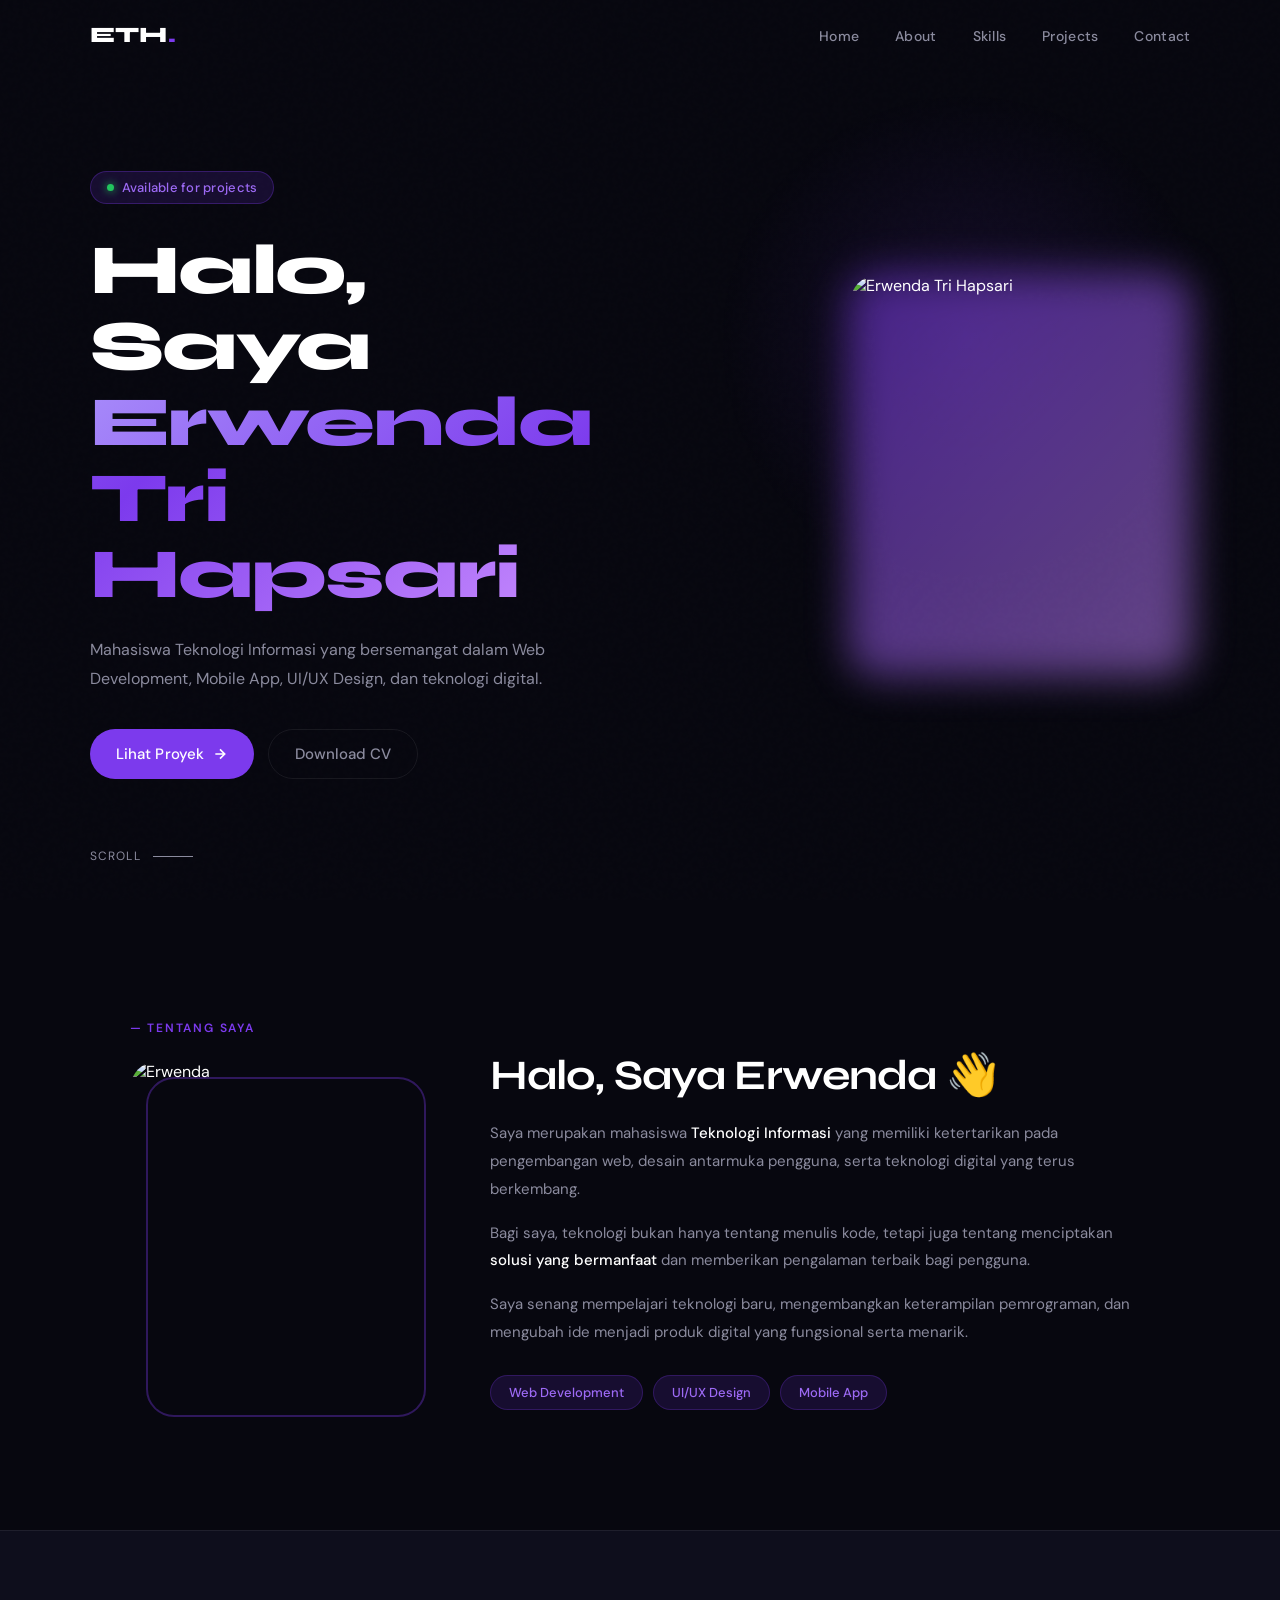
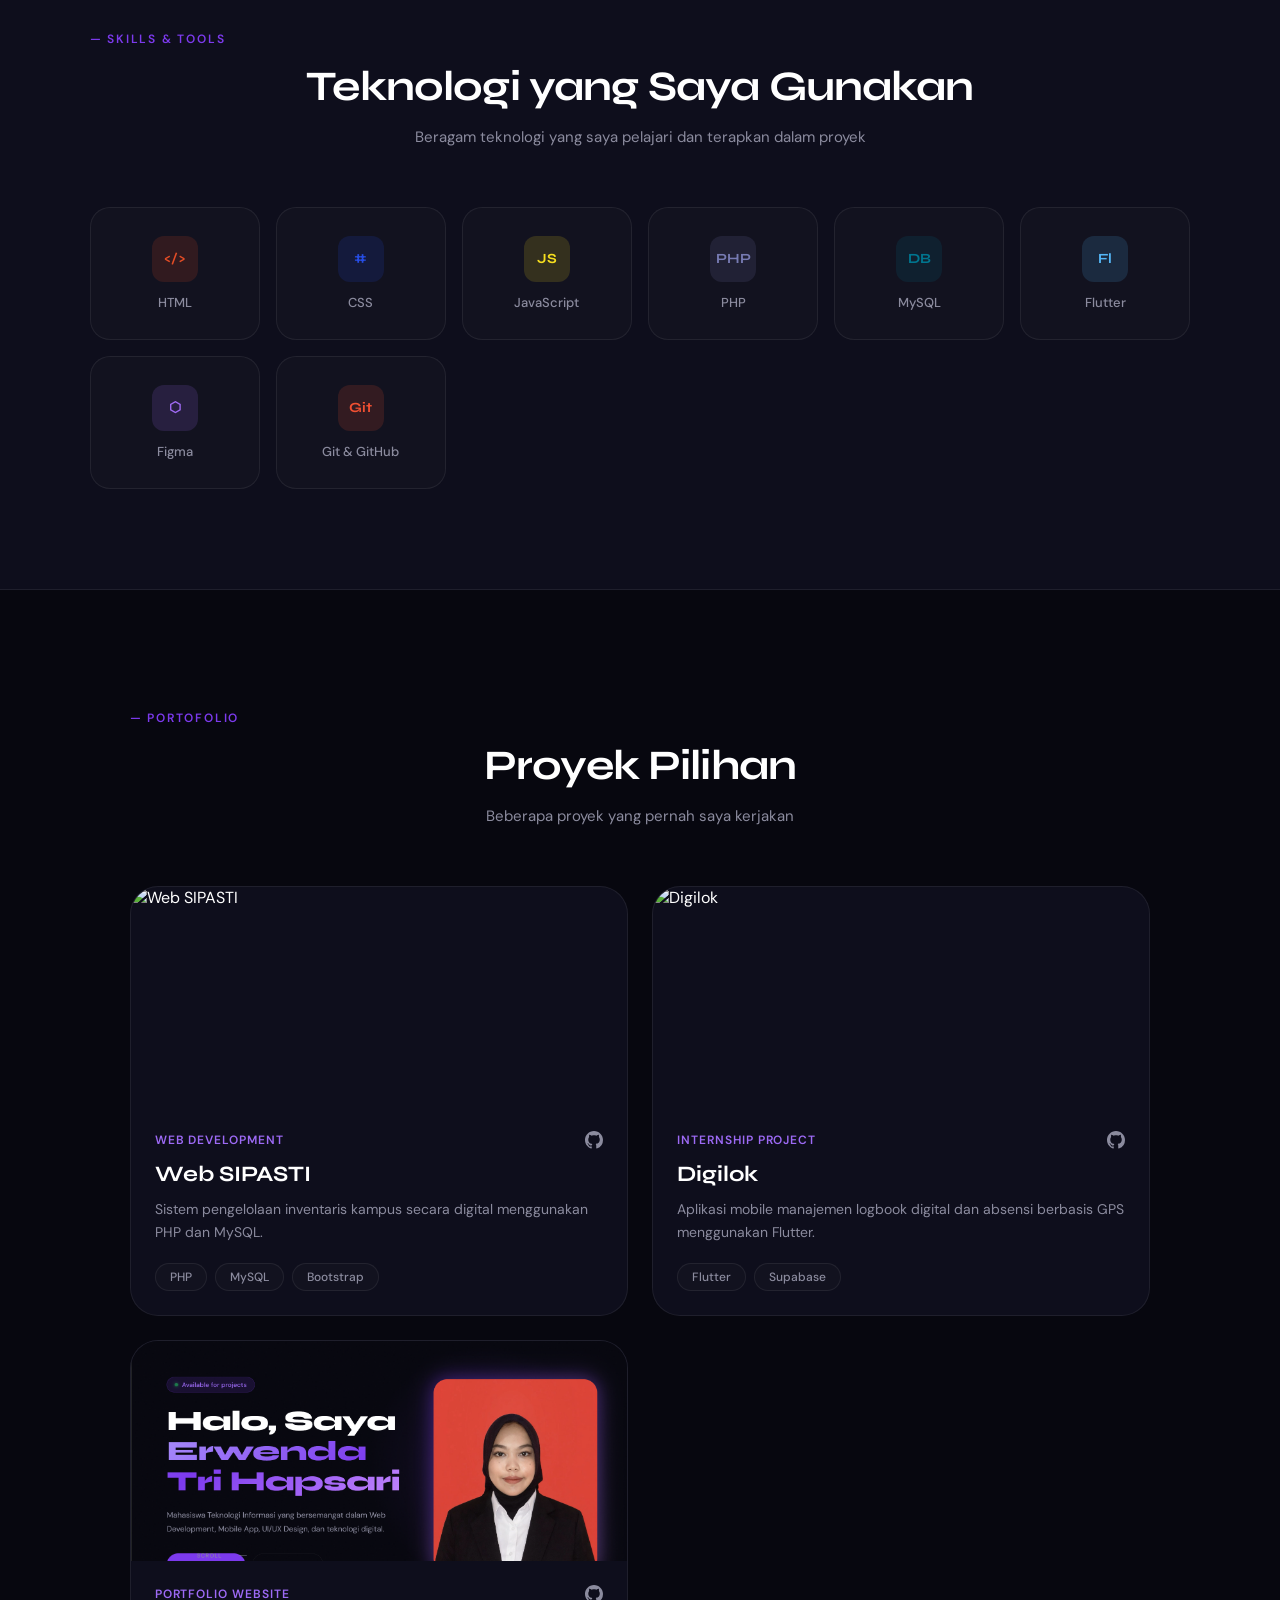
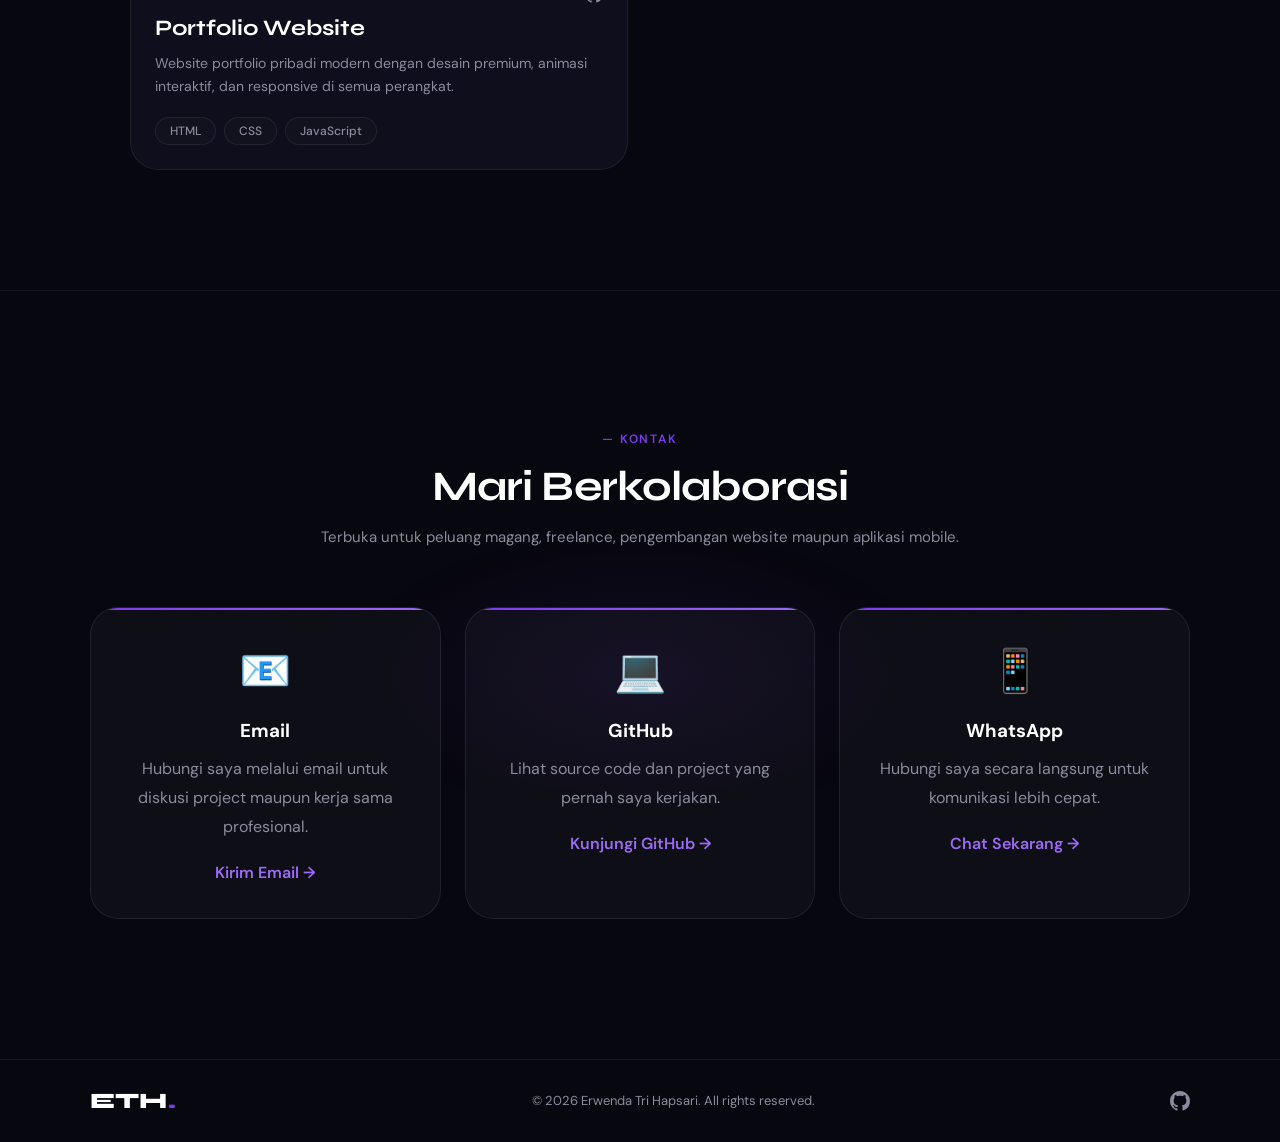
==== commit a0a00bc3: "First commit - Portofolio" ====
--- a/index.html
+++ b/index.html
@@ -1,917 +1,288 @@
 <!DOCTYPE html>
 <html lang="id">
 <head>
-<meta charset="UTF-8">
-<meta name="viewport" content="width=device-width, initial-scale=1.0">
-<title>Portfolio — Erwenda Tri Hapsari</title>
-<link rel="preconnect" href="https://fonts.googleapis.com">
-<link rel="preconnect" href="https://fonts.gstatic.com" crossorigin>
-<link href="https://fonts.googleapis.com/css2?family=Syne:wght@400;600;700;800&family=Plus+Jakarta+Sans:wght@300;400;500;600&display=swap" rel="stylesheet">
-<style>
-*,*::before,*::after{box-sizing:border-box;margin:0;padding:0}
-:root{
-  --bg:#08080f;
-  --bg2:#0f0f1a;
-  --bg3:#151525;
-  --card:#13131f;
-  --border:rgba(255,255,255,0.07);
-  --border2:rgba(255,255,255,0.13);
-  --text:#f0eeff;
-  --muted:#7a7898;
-  --muted2:#5a5878;
-  --acc:#a78bfa;
-  --acc2:#7c3aed;
-  --acc3:#06b6d4;
-  --acc4:#f472b6;
-  --green:#34d399;
-  --serif:'Syne',sans-serif;
-  --sans:'Plus Jakarta Sans',sans-serif;
-  --nav-h:68px;
-  --r:12px;
-  --r2:20px;
-}
-html{scroll-behavior:smooth}
-body{font-family:var(--sans);background:var(--bg);color:var(--text);line-height:1.7;overflow-x:hidden;cursor:none}
-::-webkit-scrollbar{width:4px}
-::-webkit-scrollbar-track{background:var(--bg2)}
-::-webkit-scrollbar-thumb{background:var(--acc2);border-radius:2px}
-
-/* CURSOR */
-#cur,#cur-ring{position:fixed;border-radius:50%;pointer-events:none;z-index:9999;transform:translate(-50%,-50%)}
-#cur{width:10px;height:10px;background:var(--acc);transition:transform .1s,opacity .2s}
-#cur-ring{width:36px;height:36px;border:1px solid rgba(167,139,250,.4);transition:all .18s ease}
-body.hov #cur{transform:translate(-50%,-50%) scale(3);opacity:.3}
-body.hov #cur-ring{transform:translate(-50%,-50%) scale(.3);opacity:0}
-
-/* NOISE OVERLAY */
-body::before{content:'';position:fixed;inset:0;opacity:.025;background-image:url("data:image/svg+xml,%3Csvg viewBox='0 0 256 256' xmlns='http://www.w3.org/2000/svg'%3E%3Cfilter id='n'%3E%3CfeTurbulence type='fractalNoise' baseFrequency='.9' numOctaves='4' stitchTiles='stitch'/%3E%3C/filter%3E%3Crect width='100%25' height='100%25' filter='url(%23n)'/%3E%3C/svg%3E");pointer-events:none;z-index:0}
-
-/* AMBIENT ORBS */
-.orb{position:fixed;border-radius:50%;filter:blur(80px);pointer-events:none;z-index:0;opacity:.18}
-.orb1{width:600px;height:600px;background:var(--acc2);top:-200px;left:-100px}
-.orb2{width:500px;height:500px;background:var(--acc3);bottom:-150px;right:-100px}
-.orb3{width:300px;height:300px;background:var(--acc4);top:40%;left:30%}
-
-/* NAV */
-nav{position:fixed;top:0;left:0;right:0;height:var(--nav-h);display:flex;align-items:center;padding:0 6%;z-index:100;transition:all .4s}
-nav.scrolled{background:rgba(8,8,15,.85);backdrop-filter:blur(20px);border-bottom:1px solid var(--border)}
-.nav-logo{font-family:var(--serif);font-size:1.4rem;font-weight:800;text-decoration:none;color:var(--text);flex:1;letter-spacing:-.02em}
-.nav-logo span{color:var(--acc)}
-.nav-links{display:flex;gap:2rem;list-style:none}
-.nav-links a{font-size:.8rem;font-weight:500;letter-spacing:.1em;text-transform:uppercase;text-decoration:none;color:var(--muted);transition:color .2s;position:relative;padding-bottom:2px}
-.nav-links a::after{content:'';position:absolute;bottom:0;left:0;right:0;height:1px;background:linear-gradient(90deg,var(--acc),var(--acc3));transform:scaleX(0);transition:transform .3s;transform-origin:left}
-.nav-links a:hover{color:var(--text)}
-.nav-links a:hover::after{transform:scaleX(1)}
-.nav-cta{padding:9px 20px;background:linear-gradient(135deg,var(--acc2),var(--acc));border:none;border-radius:100px;font-size:.78rem;font-weight:600;color:#fff;cursor:pointer;font-family:var(--sans);transition:all .2s;text-decoration:none}
-.nav-cta:hover{transform:translateY(-1px);filter:brightness(1.1)}
-.nav-toggle{display:none;background:none;border:none;cursor:pointer;padding:4px}
-.nav-toggle span{display:block;width:22px;height:1.5px;background:var(--text);margin:5px 0;transition:all .3s}
-
-/* HERO */
-#hero{min-height:100vh;display:flex;flex-direction:column;justify-content:center;padding:calc(var(--nav-h) + 60px) 6% 80px;position:relative;overflow:hidden;z-index:1}
-.hero-tag{display:inline-flex;align-items:center;gap:8px;font-size:.72rem;font-weight:600;letter-spacing:.18em;text-transform:uppercase;color:var(--acc);background:rgba(167,139,250,.1);border:1px solid rgba(167,139,250,.25);padding:6px 14px;border-radius:100px;margin-bottom:2rem;width:fit-content}
-.hero-tag-dot{width:6px;height:6px;background:var(--green);border-radius:50%;animation:pulse 2s infinite}
-@keyframes pulse{0%,100%{opacity:1;transform:scale(1)}50%{opacity:.5;transform:scale(1.5)}}
-.hero-top{display:grid;grid-template-columns:1fr auto;gap:60px;align-items:flex-start;margin-bottom:3rem}
-.hero-name{font-family:var(--serif);font-size:clamp(3.2rem,7vw,6.5rem);font-weight:800;line-height:1.0;letter-spacing:-.04em;margin-bottom:1.5rem}
-.hero-name .line2{display:block;-webkit-text-stroke:1px rgba(255,255,255,.25);color:transparent;transition:color .3s,-webkit-text-stroke .3s}
-.hero-name .line2:hover{color:var(--text);-webkit-text-stroke:0px transparent}
-.hero-name .acc{background:linear-gradient(135deg,var(--acc),var(--acc3));-webkit-background-clip:text;-webkit-text-fill-color:transparent;background-clip:text}
-.hero-sub{font-size:1.05rem;color:var(--muted);max-width:480px;font-weight:300;line-height:1.8;margin-bottom:2.5rem}
-.hero-actions{display:flex;gap:1rem;flex-wrap:wrap;align-items:center}
-.btn{display:inline-flex;align-items:center;gap:8px;padding:13px 26px;font-family:var(--sans);font-size:.85rem;font-weight:600;text-decoration:none;border-radius:100px;transition:all .25s;cursor:pointer;border:none;white-space:nowrap}
-.btn-glow{background:linear-gradient(135deg,var(--acc2),var(--acc));color:#fff;position:relative}
-.btn-glow::after{content:'';position:absolute;inset:-1px;border-radius:100px;background:linear-gradient(135deg,var(--acc2),var(--acc));z-index:-1;filter:blur(10px);opacity:0;transition:opacity .3s}
-.btn-glow:hover::after{opacity:.6}
-.btn-glow:hover{transform:translateY(-2px)}
-.btn-ghost{background:transparent;color:var(--text);border:1px solid var(--border2)}
-.btn-ghost:hover{border-color:var(--acc);color:var(--acc);transform:translateY(-2px)}
-.btn-sm{padding:9px 18px;font-size:.78rem}
-
-/* HERO PROFILE PHOTO */
-.hero-photo-area{display:flex;flex-direction:column;align-items:center;gap:16px}
-.hero-photo-frame{width:220px;height:280px;position:relative;flex-shrink:0}
-.hero-photo-frame::before{content:'';position:absolute;inset:-2px;border-radius:var(--r2);background:linear-gradient(135deg,var(--acc),var(--acc3),var(--acc4));z-index:0;animation:rotateBorder 4s linear infinite}
-@keyframes rotateBorder{0%{filter:hue-rotate(0deg)}100%{filter:hue-rotate(360deg)}}
-.hero-photo-inner{position:absolute;inset:2px;border-radius:calc(var(--r2) - 2px);overflow:hidden;z-index:1;background:var(--bg3)}
-.hero-photo-inner img,.hero-photo-inner .ph-placeholder{width:100%;height:100%;object-fit:cover;display:block}
-.ph-placeholder{display:flex;flex-direction:column;align-items:center;justify-content:center;color:var(--muted);font-size:.78rem;gap:12px;text-align:center;padding:20px;background:var(--bg3)}
-.ph-placeholder svg{opacity:.3}
-.upload-photo-btn{display:flex;align-items:center;gap:6px;font-size:.75rem;color:var(--acc);background:rgba(167,139,250,.1);border:1px solid rgba(167,139,250,.2);border-radius:100px;padding:7px 14px;cursor:pointer;transition:all .2s;font-family:var(--sans);font-weight:500}
-.upload-photo-btn:hover{background:rgba(167,139,250,.2);border-color:var(--acc)}
-.hero-photo-area input[type=file]{display:none}
-
-/* HERO SCROLL */
-.hero-scroll{display:flex;flex-direction:column;align-items:flex-start;gap:24px;margin-top:3rem}
-.scroll-line{display:flex;align-items:center;gap:16px;color:var(--muted2);font-size:.72rem;letter-spacing:.12em;text-transform:uppercase}
-.scroll-bar{width:60px;height:1px;background:linear-gradient(90deg,var(--acc),transparent);position:relative;overflow:hidden}
-.scroll-bar::after{content:'';position:absolute;inset:0;background:var(--acc);animation:slideBar 2s ease infinite}
-@keyframes slideBar{0%{transform:translateX(-100%)}100%{transform:translateX(200%)}}
-.hero-stats{display:flex;gap:3rem}
-.hstat{display:flex;flex-direction:column}
-.hstat-num{font-family:var(--serif);font-size:2rem;font-weight:800;line-height:1;background:linear-gradient(135deg,var(--text),var(--muted));-webkit-background-clip:text;-webkit-text-fill-color:transparent;background-clip:text}
-.hstat-label{font-size:.72rem;color:var(--muted2);text-transform:uppercase;letter-spacing:.08em;margin-top:4px}
-
-/* SECTIONS */
-section{padding:100px 6%;position:relative;z-index:1}
-.s-label{font-size:.7rem;font-weight:600;letter-spacing:.2em;text-transform:uppercase;color:var(--acc);margin-bottom:.8rem;display:flex;align-items:center;gap:10px}
-.s-label::before{content:'//';opacity:.4}
-.s-title{font-family:var(--serif);font-size:clamp(2rem,4vw,3.2rem);font-weight:800;letter-spacing:-.03em;line-height:1.1;margin-bottom:1rem}
-.s-title .dim{color:var(--muted2)}
-
-/* ABOUT */
-#about{background:var(--bg2)}
-.about-layout{display:grid;grid-template-columns:1fr 1.2fr;gap:80px;align-items:start;margin-top:3rem}
-.about-text{font-size:.95rem;color:var(--muted);line-height:1.9;font-weight:300}
-.about-text p+p{margin-top:1.2rem}
-.about-highlight{display:inline;color:var(--text);font-weight:500}
-.exp-timeline{margin-top:0}
-.exp-item{display:flex;gap:20px;padding:20px 0;border-bottom:1px solid var(--border);position:relative}
-.exp-item:last-child{border-bottom:none}
-.exp-dot{width:10px;height:10px;border-radius:50%;background:var(--acc);margin-top:6px;flex-shrink:0;box-shadow:0 0 10px var(--acc)}
-.exp-year{font-size:.7rem;font-weight:600;letter-spacing:.12em;color:var(--acc);text-transform:uppercase;margin-bottom:4px}
-.exp-role{font-size:.95rem;font-weight:600;margin-bottom:2px}
-.exp-place{font-size:.82rem;color:var(--muted);margin-bottom:6px}
-.exp-desc{font-size:.82rem;color:var(--muted2);line-height:1.7}
-
-
-
-/* PROJECTS */
-#projects{background:var(--bg2)}
-.proj-header{display:flex;justify-content:space-between;align-items:flex-end;margin-bottom:2.5rem}
-.proj-filters{display:flex;gap:8px;flex-wrap:wrap}
-.pf{padding:7px 16px;font-size:.75rem;font-weight:600;letter-spacing:.05em;border:1px solid var(--border2);border-radius:100px;background:transparent;color:var(--muted);cursor:pointer;font-family:var(--sans);transition:all .2s}
-.pf.on,.pf:hover{background:var(--acc2);border-color:var(--acc2);color:#fff}
-.proj-grid{display:grid;grid-template-columns:repeat(auto-fill,minmax(320px,1fr));gap:20px}
-.proj-card{background:var(--card);border:1px solid var(--border);border-radius:var(--r2);overflow:hidden;transition:all .3s;cursor:pointer;display:flex;flex-direction:column}
-.proj-card:hover{border-color:rgba(167,139,250,.35);transform:translateY(-4px)}
-.proj-img{width:100%;aspect-ratio:16/9;overflow:hidden;position:relative;background:var(--bg3)}
-.proj-img img{width:100%;height:100%;object-fit:cover;transition:transform .4s}
-.proj-card:hover .proj-img img{transform:scale(1.05)}
-.proj-img-ph{width:100%;height:100%;display:flex;flex-direction:column;align-items:center;justify-content:center;color:var(--muted2);gap:10px;font-size:.78rem;background:linear-gradient(135deg,var(--bg3),var(--bg2))}
-.proj-img-ph svg{opacity:.25}
-.proj-img-actions{position:absolute;top:10px;right:10px;display:flex;gap:6px;opacity:0;transition:opacity .2s}
-.proj-card:hover .proj-img-actions{opacity:1}
-.proj-img-btn{width:32px;height:32px;border-radius:50%;background:rgba(8,8,15,.8);backdrop-filter:blur(8px);border:1px solid var(--border2);display:flex;align-items:center;justify-content:center;cursor:pointer;font-size:.8rem;color:var(--text);transition:all .2s}
-.proj-img-btn:hover{background:var(--acc2);border-color:var(--acc2)}
-.proj-body{padding:1.4rem;flex:1;display:flex;flex-direction:column}
-.proj-cat{font-size:.65rem;font-weight:700;letter-spacing:.14em;text-transform:uppercase;color:var(--acc);margin-bottom:.5rem}
-.proj-title{font-size:1rem;font-weight:700;margin-bottom:.5rem;line-height:1.3;font-family:var(--serif)}
-.proj-desc{font-size:.82rem;color:var(--muted);line-height:1.7;flex:1;margin-bottom:1.2rem}
-.proj-footer{display:flex;justify-content:space-between;align-items:center}
-.proj-techs{display:flex;gap:5px;flex-wrap:wrap}
-.ptag{font-size:.65rem;padding:3px 9px;border:1px solid var(--border2);border-radius:100px;color:var(--muted2)}
-.proj-links{display:flex;gap:8px}
-.proj-link{width:30px;height:30px;border-radius:50%;border:1px solid var(--border2);display:flex;align-items:center;justify-content:center;font-size:.75rem;color:var(--muted);text-decoration:none;transition:all .2s}
-.proj-link:hover{border-color:var(--acc);color:var(--acc)}
-.proj-add-card{background:transparent;border:1px dashed var(--border2);border-radius:var(--r2);display:flex;flex-direction:column;align-items:center;justify-content:center;gap:12px;cursor:pointer;min-height:260px;transition:all .2s;color:var(--muted2)}
-.proj-add-card:hover{border-color:var(--acc);color:var(--acc);background:rgba(167,139,250,.04)}
-.proj-add-card svg{opacity:.4;transition:opacity .2s}
-.proj-add-card:hover svg{opacity:.8}
-
-/* ARTICLES */
-#articles{background:var(--bg)}
-.articles-grid{display:grid;grid-template-columns:repeat(auto-fill,minmax(300px,1fr));gap:20px;margin-top:3rem}
-.art-card{background:var(--card);border:1px solid var(--border);border-radius:var(--r2);overflow:hidden;transition:all .3s;text-decoration:none;color:inherit;display:flex;flex-direction:column}
-.art-card:hover{border-color:rgba(6,182,212,.35);transform:translateY(-4px)}
-.art-cover{width:100%;aspect-ratio:2/1;overflow:hidden;background:var(--bg3);position:relative}
-.art-cover img{width:100%;height:100%;object-fit:cover;transition:transform .4s}
-.art-card:hover .art-cover img{transform:scale(1.05)}
-.art-cover-ph{width:100%;height:100%;display:flex;align-items:center;justify-content:center;background:linear-gradient(135deg,rgba(6,182,212,.1),rgba(124,58,237,.1))}
-.art-type-badge{position:absolute;top:10px;left:10px;font-size:.65rem;font-weight:700;letter-spacing:.1em;text-transform:uppercase;padding:4px 10px;border-radius:100px}
-.badge-journal{background:rgba(6,182,212,.2);color:#06b6d4;border:1px solid rgba(6,182,212,.3)}
-.badge-book{background:rgba(52,211,153,.2);color:#34d399;border:1px solid rgba(52,211,153,.3)}
-.badge-article{background:rgba(167,139,250,.2);color:var(--acc);border:1px solid rgba(167,139,250,.3)}
-.art-body{padding:1.4rem;flex:1;display:flex;flex-direction:column}
-.art-meta{font-size:.68rem;color:var(--muted2);display:flex;gap:12px;margin-bottom:.6rem;align-items:center}
-.art-dot{width:3px;height:3px;background:var(--muted2);border-radius:50%}
-.art-title{font-size:.95rem;font-weight:700;margin-bottom:.5rem;line-height:1.4;font-family:var(--serif)}
-.art-excerpt{font-size:.8rem;color:var(--muted);line-height:1.7;flex:1;margin-bottom:1rem}
-.art-footer{display:flex;justify-content:space-between;align-items:center}
-.art-read{font-size:.75rem;color:var(--acc3);font-weight:500;display:flex;align-items:center;gap:4px}
-.art-add-card{background:transparent;border:1px dashed var(--border2);border-radius:var(--r2);display:flex;flex-direction:column;align-items:center;justify-content:center;gap:12px;cursor:pointer;min-height:200px;transition:all .2s;color:var(--muted2)}
-.art-add-card:hover{border-color:var(--acc3);color:var(--acc3);background:rgba(6,182,212,.04)}
-
-
-
-/* CONTACT */
-#contact{background:var(--bg)}
-.contact-wrap{display:grid;grid-template-columns:1fr 1.2fr;gap:80px;margin-top:3rem;align-items:start}
-.contact-desc{font-size:.95rem;color:var(--muted);line-height:1.85;font-weight:300;margin-bottom:2rem}
-.clink{display:flex;align-items:center;gap:14px;text-decoration:none;color:var(--text);font-size:.88rem;padding:14px 0;border-bottom:1px solid var(--border);transition:all .2s}
-.clink:hover{color:var(--acc);padding-left:8px}
-.clink-icon{width:36px;height:36px;border:1px solid var(--border2);border-radius:50%;display:flex;align-items:center;justify-content:center;font-size:.8rem;flex-shrink:0;transition:all .2s;font-weight:600}
-.clink:hover .clink-icon{background:var(--acc2);border-color:var(--acc2);color:#fff}
-.contact-form{background:var(--card);border:1px solid var(--border);border-radius:var(--r2);padding:2rem}
-.fg{margin-bottom:1.2rem}
-.fg label{display:block;font-size:.7rem;font-weight:600;letter-spacing:.1em;text-transform:uppercase;color:var(--muted2);margin-bottom:8px}
-.fg input,.fg textarea{width:100%;padding:12px 16px;background:rgba(255,255,255,.04);border:1px solid var(--border2);border-radius:var(--r);font-family:var(--sans);font-size:.88rem;color:var(--text);transition:border-color .2s,background .2s;outline:none}
-.fg input:focus,.fg textarea:focus{border-color:var(--acc);background:rgba(167,139,250,.06)}
-.fg textarea{resize:vertical;min-height:110px}
-.fstatus{font-size:.82rem;margin-top:12px;display:none;padding:10px 16px;border-radius:var(--r)}
-.fstatus.ok{display:block;background:rgba(52,211,153,.1);color:var(--green);border:1px solid rgba(52,211,153,.2)}
-.fstatus.err{display:block;background:rgba(248,113,113,.1);color:#f87171;border:1px solid rgba(248,113,113,.2)}
-
-/* CV DOWNLOAD */
-.cv-section{background:var(--bg3);border:1px solid var(--border);border-radius:var(--r2);padding:2rem;margin-top:2.5rem;display:flex;align-items:center;justify-content:space-between;gap:2rem;flex-wrap:wrap}
-.cv-info h3{font-size:1rem;font-weight:700;margin-bottom:4px;font-family:var(--serif)}
-.cv-info p{font-size:.82rem;color:var(--muted)}
-.cv-actions{display:flex;gap:10px;flex-wrap:wrap}
-.cv-upload-label{display:flex;align-items:center;gap:6px;padding:10px 18px;background:rgba(255,255,255,.05);border:1px solid var(--border2);border-radius:100px;font-size:.78rem;font-weight:600;color:var(--text);cursor:pointer;transition:all .2s;font-family:var(--sans)}
-.cv-upload-label:hover{border-color:var(--acc3);color:var(--acc3)}
-.cv-upload-input{display:none}
-.cv-download{display:flex;align-items:center;gap:6px;padding:10px 18px;background:linear-gradient(135deg,var(--acc2),var(--acc));border:none;border-radius:100px;font-size:.78rem;font-weight:600;color:#fff;cursor:pointer;font-family:var(--sans);text-decoration:none;transition:all .2s}
-.cv-download:hover{filter:brightness(1.1);transform:translateY(-1px)}
-.cv-download:disabled{opacity:.4;cursor:not-allowed;transform:none}
-
-/* FOOTER */
-footer{background:var(--bg2);border-top:1px solid var(--border);padding:2.5rem 6%;display:flex;justify-content:space-between;align-items:center;flex-wrap:wrap;gap:1rem;position:relative;z-index:1}
-.footer-brand{font-family:var(--serif);font-size:1.2rem;font-weight:800}
-.footer-brand span{color:var(--acc)}
-.footer-copy{font-size:.75rem;color:var(--muted2)}
-.footer-social{display:flex;gap:10px}
-.fsoc{width:34px;height:34px;border-radius:50%;border:1px solid var(--border2);display:flex;align-items:center;justify-content:center;font-size:.75rem;font-weight:600;color:var(--muted);text-decoration:none;transition:all .2s}
-.fsoc:hover{border-color:var(--acc);color:var(--acc)}
-
-/* MODAL (project/article add) */
-.modal-bg{display:none;position:fixed;inset:0;background:rgba(0,0,0,.7);backdrop-filter:blur(8px);z-index:200;align-items:center;justify-content:center;padding:20px}
-.modal-bg.open{display:flex}
-.modal{background:var(--card);border:1px solid var(--border2);border-radius:var(--r2);padding:2rem;width:100%;max-width:500px;max-height:85vh;overflow-y:auto}
-.modal h3{font-family:var(--serif);font-size:1.2rem;font-weight:700;margin-bottom:1.5rem;display:flex;justify-content:space-between;align-items:center}
-.modal-close{background:none;border:none;cursor:pointer;color:var(--muted);font-size:1.2rem;padding:4px;transition:color .2s}
-.modal-close:hover{color:var(--text)}
-.modal .fg{margin-bottom:1rem}
-.modal select{width:100%;padding:12px 16px;background:rgba(255,255,255,.04);border:1px solid var(--border2);border-radius:var(--r);font-family:var(--sans);font-size:.88rem;color:var(--text);outline:none;transition:border-color .2s}
-.modal select:focus{border-color:var(--acc)}
-.modal select option{background:var(--bg2)}
-.img-upload-area{border:2px dashed var(--border2);border-radius:var(--r);padding:2rem;text-align:center;cursor:pointer;transition:all .2s;color:var(--muted2);font-size:.82rem}
-.img-upload-area:hover{border-color:var(--acc);color:var(--acc)}
-.img-preview{width:100%;aspect-ratio:16/9;object-fit:cover;border-radius:var(--r);display:none}
-.modal-actions{display:flex;gap:10px;margin-top:1.5rem;justify-content:flex-end}
-
-/* REVEAL */
-.rv{opacity:0;transform:translateY(28px);transition:opacity .7s ease,transform .7s ease}
-.rv.vis{opacity:1;transform:none}
-.rv-d1{transition-delay:.1s}.rv-d2{transition-delay:.2s}.rv-d3{transition-delay:.3s}
-
-/* MOBILE */
-@media(max-width:900px){
-  .hero-top{grid-template-columns:1fr;gap:2.5rem}
-  .hero-photo-area{flex-direction:row;align-self:flex-start}
-  .hero-photo-frame{width:140px;height:180px}
-  .about-layout,.contact-wrap{grid-template-columns:1fr;gap:3rem}
-  .skills-outer{grid-template-columns:1fr}
-  .nav-links{display:none;position:fixed;inset:0;top:var(--nav-h);background:rgba(8,8,15,.97);flex-direction:column;align-items:center;justify-content:center;gap:2rem}
-  .nav-links.open{display:flex}
-  .nav-cta{display:none}
-  .nav-toggle{display:block}
-  body{cursor:auto}
-  #cur,#cur-ring{display:none}
-}
-@media(max-width:600px){
-  section{padding:70px 5%}
-  .proj-grid,.articles-grid{grid-template-columns:1fr}
-  .hero-stats{gap:2rem}
-}
-</style>
+    <meta charset="UTF-8">
+    <meta name="viewport" content="width=device-width, initial-scale=1.0">
+    <title>Erwenda Tri Hapsari | Portfolio</title>
+    <link rel="stylesheet" href="style.css">
+    <link href="https://fonts.googleapis.com/css2?family=Syne:wght@600;700;800&family=DM+Sans:ital,wght@0,300;0,400;0,500;1,300&display=swap" rel="stylesheet">
 </head>
 <body>
 
-<div id="cur"></div>
-<div id="cur-ring"></div>
-<div class="orb orb1"></div>
-<div class="orb orb2"></div>
-<div class="orb orb3"></div>
-
-<!-- NAV -->
-<nav id="nav">
-  <a href="#hero" class="nav-logo">NK<span>.</span></a>
-  <ul class="nav-links" id="nav-links">
-    <li><a href="#about">About</a></li>
-    <li><a href="#projects">Projects</a></li>
-    <li><a href="#articles">Writings</a></li>
-    <li><a href="#contact">Contact</a></li>
-  </ul>
-  <a href="#contact" class="nav-cta">Hire Me</a>
-  <button class="nav-toggle" id="nav-toggle" aria-label="Menu">
-    <span></span><span></span><span></span>
-  </button>
-</nav>
-
-<!-- HERO -->
-<section id="hero">
-  <div class="hero-tag">
-    <span class="hero-tag-dot"></span>
-    Protofolio
-  </div>
-  <div class="hero-top">
-    <div>
-      <h1 class="hero-name">
-        Halo, I'm<br>
-        <span class="line2">Erwenda Tri Hapsari</span><br>
-        <span class="acc">Creative.</span>
-      </h1>
-      <p class="hero-sub">Seorang Mahasiswa Teknologi Informasi yang berfokus pada pengembangan web modern, menggabungkan desain yang estetik dengan solusi digital yang fungsional untuk menciptakan pengalaman pengguna yang berkesan.</p>
-      <div class="hero-actions">
-        <a href="#projects" class="btn btn-glow">Lihat Proyek &rarr;</a>
-        <a href="#contact" class="btn btn-ghost">Ngobrol Yuk</a>
-      </div>
+    <nav id="navbar">
+        <div class="logo">ETH<span class="logo-dot">.</span></div>
+        <ul class="nav-links">
+            <li><a href="#home">Home</a></li>
+            <li><a href="#about">About</a></li>
+            <li><a href="#skills">Skills</a></li>
+            <li><a href="#projects">Projects</a></li>
+            <li><a href="#contact">Contact</a></li>
+        </ul>
+        <button class="hamburger" id="hamburger" aria-label="Menu">
+            <span></span><span></span><span></span>
+        </button>
+    </nav>
+
+    <div class="mobile-menu" id="mobileMenu">
+        <ul>
+            <li><a href="#home" onclick="closeMobile()">Home</a></li>
+            <li><a href="#about" onclick="closeMobile()">About</a></li>
+            <li><a href="#skills" onclick="closeMobile()">Skills</a></li>
+            <li><a href="#projects" onclick="closeMobile()">Projects</a></li>
+            <li><a href="#contact" onclick="closeMobile()">Contact</a></li>
+        </ul>
     </div>
-    <div class="hero-photo-area">
-      <div class="hero-photo-frame">
-        <div class="hero-photo-inner">
-          <div class="ph-placeholder" id="ph-placeholder">
-            <svg width="40" height="40" viewBox="0 0 24 24" fill="none" stroke="currentColor" stroke-width="1"><rect x="3" y="3" width="18" height="18" rx="2"/><circle cx="12" cy="10" r="3"/><path d="M6 21c0-3.3 2.7-6 6-6s6 2.7 6 6"/></svg>
-            Upload foto kamu
-          </div>
-          <img id="profile-img" src="" alt="Foto Profil" style="display:none">
-        </div>
-      </div>
-      <label class="upload-photo-btn">
-        <svg width="13" height="13" viewBox="0 0 24 24" fill="none" stroke="currentColor" stroke-width="2"><path d="M21 15v4a2 2 0 01-2 2H5a2 2 0 01-2-2v-4M17 8l-5-5-5 5M12 3v12"/></svg>
-        Ganti Foto
-        <input type="file" id="profile-upload" accept="image/*">
-      </label>
-    </div>
-  </div>
-
-<!-- ABOUT -->
-<section id="about">
-  <p class="s-label rv">About</p>
-  <h2 class="s-title rv rv-d1">Siapa <span class="dim">saya?</span></h2>
-  <div class="about-layout">
-   <div class="about-text rv rv-d2">
-  <p>Halo! Saya <span class="about-highlight">Erwenda Tri Hapsari</span>, mahasiswa Teknologi Informasi yang memiliki ketertarikan besar pada dunia teknologi dan pengembangan web. Saya senang mempelajari bagaimana sebuah ide dapat diwujudkan menjadi produk digital yang bermanfaat dan memberikan pengalaman yang baik bagi penggunanya.</p>
-
-  <p>Saya tertarik pada <span class="about-highlight">Web Development, UI/UX Design,</span> dan berbagai inovasi teknologi yang terus berkembang. Bagi saya, setiap proyek merupakan kesempatan untuk belajar, meningkatkan keterampilan, dan mengubah tantangan menjadi solusi yang kreatif.</p>
-
-  <p>Di waktu luang, saya senang mengeksplorasi teknologi terbaru, mengembangkan kemampuan desain dan pemrograman, serta mencari inspirasi untuk menciptakan karya yang lebih baik dari sebelumnya. ✨</p>
-</div>
-      <div class="cv-section rv rv-d3">
-        <div class="cv-info">
-          <h3>Curriculum Vitae</h3>
-          <p id="cv-filename">Upload CV kamu dalam format PDF</p>
-        </div>
-        <div class="cv-actions">
-          <label class="cv-upload-label">
-            <svg width="14" height="14" viewBox="0 0 24 24" fill="none" stroke="currentColor" stroke-width="2"><path d="M21 15v4a2 2 0 01-2 2H5a2 2 0 01-2-2v-4M17 8l-5-5-5 5M12 3v12"/></svg>
-            Upload CV
-            <input type="file" class="cv-upload-input" id="cv-upload" accept=".pdf,.doc,.docx">
-          </label>
-          <a id="cv-download-btn" class="cv-download" style="opacity:.4;pointer-events:none">
-            <svg width="14" height="14" viewBox="0 0 24 24" fill="none" stroke="currentColor" stroke-width="2"><path d="M21 15v4a2 2 0 01-2 2H5a2 2 0 01-2-2v-4M7 10l5 5 5-5M12 15V3"/></svg>
-            Download CV
-          </a>
-        </div>
-      </div>
-    </div>
-
-    
-    <div class="rv rv-d2">
-      <p class="s-label" style="margin-bottom:1.2rem">Pengalaman</p>
-      <div class="exp-timeline">
-        
-        <div class="exp-item">
-          <div class="exp-dot"></div>
-          <div class="exp-content">
-            <div class="exp-year">12-13 Agustus 2025</div>
-            <div class="exp-role">Pelatihan VGSA Junior Mobile Pemprograman</div>
-            <div class="exp-place">DIGITAL TELENT</div>
-            <div class="exp-desc">Mengikuti Pelatihan Junior Mobile Program yang diselenggarakan oleh BPSDMP Kominfo Banjarmasin </div>
-          </div>
-        </div>
-         <div class="exp-item">
-          <div class="exp-dot"></div>
-          <div class="exp-content">
-            <div class="exp-year">12-16 Agustus 2024</div>
-            <div class="exp-role">Pelatihan VGSA Video Editor</div>
-            <div class="exp-place">DIGITAL TELENT</div>
-            <div class="exp-desc">Mengikuti Pelatihan Video Editor yang diselenggarakan oleh BPSDMP Kominfo Banjarmasin </div>
-          </div>
-        </div>
-      </div>
-    </div>
-  </div>
-</section>
-
-
-
-<!-- PROJECTS -->
-<section id="projects">
-  <p class="s-label rv">Portfolio</p>
-  <div class="proj-header">
-    <h2 class="s-title rv rv-d1" style="margin-bottom:0">Proyek <span class="dim">terbaru.</span></h2>
-    <div class="proj-filters rv rv-d2">
-      <button class="pf on" data-f="all">Semua</button>
-      <button class="pf" data-f="web">Web App</button>
-      <button class="pf" data-f="design">Design</button>
-      <button class="pf" data-f="mobile">Mobile</button>
-    </div>
-  </div>
-  <div class="proj-grid rv rv-d2" id="proj-grid">
-
-    <div class="proj-card" data-cat="web">
-      <div class="proj-img">
-        <div class="proj-img-ph">
-          <svg width="32" height="32" viewBox="0 0 24 24" fill="none" stroke="currentColor" stroke-width="1"><rect x="2" y="3" width="20" height="14" rx="2"/><path d="M8 21h8M12 17v4"/></svg>
-          Gambar Proyek
-        </div>
-        <div class="proj-img-actions">
-          <button class="proj-img-btn" onclick="event.stopPropagation()" title="Upload Gambar">
-            <svg width="14" height="14" viewBox="0 0 24 24" fill="none" stroke="currentColor" stroke-width="2"><path d="M21 15v4a2 2 0 01-2 2H5a2 2 0 01-2-2v-4M17 8l-5-5-5 5M12 3v12"/></svg>
-          </button>
-        </div>
-      </div>
-      <div class="proj-body">
-        <div class="proj-cat">Web App</div>
-        <div class="proj-title">Website E-Commerce</div>
-        <div class="proj-desc">Platform belanja online dengan fitur keranjang, pembayaran, dan manajemen produk lengkap.</div>
-        <div class="proj-footer">
-          <div class="proj-techs"><span class="ptag">Laravel</span><span class="ptag">MySQL</span><span class="ptag">Tailwind</span></div>
-          <div class="proj-links">
-            <a href="#" class="proj-link" title="GitHub">GH</a>
-            <a href="#" class="proj-link" title="Live Demo">↗</a>
-          </div>
-        </div>
-      </div>
-    </div>
-
-    <div class="proj-card" data-cat="design">
-      <div class="proj-img">
-        <div class="proj-img-ph">
-          <svg width="32" height="32" viewBox="0 0 24 24" fill="none" stroke="currentColor" stroke-width="1"><rect x="2" y="3" width="20" height="14" rx="2"/><path d="M8 21h8M12 17v4"/></svg>
-          Gambar Proyek
-        </div>
-        <div class="proj-img-actions">
-          <button class="proj-img-btn" onclick="event.stopPropagation()" title="Upload Gambar">
-            <svg width="14" height="14" viewBox="0 0 24 24" fill="none" stroke="currentColor" stroke-width="2"><path d="M21 15v4a2 2 0 01-2 2H5a2 2 0 01-2-2v-4M17 8l-5-5-5 5M12 3v12"/></svg>
-          </button>
-        </div>
-      </div>
-      <div class="proj-body">
-        <div class="proj-cat">Design</div>
-        <div class="proj-title">Redesign Aplikasi Keuangan</div>
-        <div class="proj-desc">Proyek redesign UI/UX untuk aplikasi manajemen keuangan personal berbasis mobile.</div>
-        <div class="proj-footer">
-          <div class="proj-techs"><span class="ptag">Figma</span><span class="ptag">Prototyping</span></div>
-          <div class="proj-links">
-            <a href="#" class="proj-link" title="Figma">F</a>
-            <a href="#" class="proj-link" title="Demo">↗</a>
-          </div>
-        </div>
-      </div>
-    </div>
-
-    <div class="proj-card" data-cat="web">
-      <div class="proj-img">
-        <div class="proj-img-ph">
-          <svg width="32" height="32" viewBox="0 0 24 24" fill="none" stroke="currentColor" stroke-width="1"><rect x="2" y="3" width="20" height="14" rx="2"/><path d="M8 21h8M12 17v4"/></svg>
-          Gambar Proyek
-        </div>
-        <div class="proj-img-actions">
-          <button class="proj-img-btn" onclick="event.stopPropagation()" title="Upload Gambar">
-            <svg width="14" height="14" viewBox="0 0 24 24" fill="none" stroke="currentColor" stroke-width="2"><path d="M21 15v4a2 2 0 01-2 2H5a2 2 0 01-2-2v-4M17 8l-5-5-5 5M12 3v12"/></svg>
-          </button>
-        </div>
-      </div>
-      <div class="proj-body">
-        <div class="proj-cat">Web App</div>
-        <div class="proj-title">Dashboard Admin Panel</div>
-        <div class="proj-desc">Dashboard analitik untuk monitoring data real-time dengan visualisasi grafik interaktif.</div>
-        <div class="proj-footer">
-          <div class="proj-techs"><span class="ptag">React</span><span class="ptag">Chart.js</span><span class="ptag">Node</span></div>
-          <div class="proj-links">
-            <a href="#" class="proj-link" title="GitHub">GH</a>
-            <a href="#" class="proj-link" title="Live Demo">↗</a>
-          </div>
-        </div>
-      </div>
-    </div>
-
-    <button class="proj-add-card" id="btn-add-proj">
-      <svg width="36" height="36" viewBox="0 0 24 24" fill="none" stroke="currentColor" stroke-width="1.5"><circle cx="12" cy="12" r="10"/><path d="M12 8v8M8 12h8"/></svg>
-      Tambah Proyek
-    </button>
-  </div>
-</section>
-
-<!-- ARTICLES / JOURNALS / BOOKS -->
-<section id="articles">
-  <p class="s-label rv">Writings</p>
-  <div style="display:flex;justify-content:space-between;align-items:flex-end;margin-bottom:2.5rem">
-    <h2 class="s-title rv rv-d1" style="margin-bottom:0">Artikel, Jurnal <span class="dim">&amp; Buku.</span></h2>
-    <div class="proj-filters rv rv-d2">
-      <button class="pf on" data-af="all">Semua</button>
-      <button class="pf" data-af="article">Artikel</button>
-      <button class="pf" data-af="journal">Jurnal</button>
-      <button class="pf" data-af="book">Buku</button>
-    </div>
-  </div>
-  <div class="articles-grid rv rv-d2" id="art-grid">
-
-    <a href="#" class="art-card" data-acat="article">
-      <div class="art-cover">
-        <div class="art-cover-ph">
-          <svg width="32" height="32" viewBox="0 0 24 24" fill="none" stroke="rgba(167,139,250,.4)" stroke-width="1"><path d="M14 2H6a2 2 0 00-2 2v16a2 2 0 002 2h12a2 2 0 002-2V8z"/><path d="M14 2v6h6M16 13H8M16 17H8M10 9H8"/></svg>
-        </div>
-        <span class="art-type-badge badge-article">Artikel</span>
-      </div>
-      <div class="art-body">
-        <div class="art-meta"><span>Juni 2024</span><span class="art-dot"></span><span>5 min baca</span></div>
-        <div class="art-title">Memahami Clean Code dalam Pengembangan Web Modern</div>
-        <div class="art-excerpt">Prinsip-prinsip clean code yang membantu kode lebih mudah dibaca, dipelihara, dan dikembangkan oleh tim.</div>
-        <div class="art-footer">
-          <span class="art-read">Baca selengkapnya &rarr;</span>
-        </div>
-      </div>
-    </a>
-
-    <a href="#" class="art-card" data-acat="journal">
-      <div class="art-cover">
-        <div class="art-cover-ph">
-          <svg width="32" height="32" viewBox="0 0 24 24" fill="none" stroke="rgba(6,182,212,.4)" stroke-width="1"><path d="M4 19.5A2.5 2.5 0 016.5 17H20"/><path d="M6.5 2H20v20H6.5A2.5 2.5 0 014 19.5v-15A2.5 2.5 0 016.5 2z"/></svg>
-        </div>
-        <span class="art-type-badge badge-journal">Jurnal</span>
-      </div>
-      <div class="art-body">
-        <div class="art-meta"><span>Mei 2024</span><span class="art-dot"></span><span>Ilmiah</span></div>
-        <div class="art-title">Implementasi Machine Learning untuk Prediksi Perilaku Pengguna</div>
-        <div class="art-excerpt">Penelitian tentang penerapan algoritma ML untuk menganalisis dan memprediksi pola perilaku pengguna platform digital.</div>
-        <div class="art-footer">
-          <span class="art-read">Lihat jurnal &rarr;</span>
-        </div>
-      </div>
-    </a>
-
-    <a href="#" class="art-card" data-acat="book">
-      <div class="art-cover">
-        <div class="art-cover-ph">
-          <svg width="32" height="32" viewBox="0 0 24 24" fill="none" stroke="rgba(52,211,153,.4)" stroke-width="1"><path d="M2 3h6a4 4 0 014 4v14a3 3 0 00-3-3H2z"/><path d="M22 3h-6a4 4 0 00-4 4v14a3 3 0 013-3h7z"/></svg>
-        </div>
-        <span class="art-type-badge badge-book">Buku</span>
-      </div>
-      <div class="art-body">
-        <div class="art-meta"><span>2023</span><span class="art-dot"></span><span>E-Book</span></div>
-        <div class="art-title">Panduan Lengkap: Belajar Web Development dari Nol</div>
-        <div class="art-excerpt">Buku panduan step-by-step untuk pemula yang ingin memulai perjalanan sebagai web developer dari dasar hingga mahir.</div>
-        <div class="art-footer">
-          <span class="art-read">Download gratis &rarr;</span>
-        </div>
-      </div>
-    </a>
-
-    <button class="art-add-card" id="btn-add-art">
-      <svg width="36" height="36" viewBox="0 0 24 24" fill="none" stroke="currentColor" stroke-width="1.5"><circle cx="12" cy="12" r="10"/><path d="M12 8v8M8 12h8"/></svg>
-      Tambah Artikel / Jurnal / Buku
-    </button>
-  </div>
-</section>
-
-
-
-<!-- CONTACT -->
-<section id="contact">
-  <p class="s-label rv">Kontak</p>
-  <h2 class="s-title rv rv-d1">Mari <span class="dim">terhubung.</span></h2>
-  <div class="contact-wrap">
-    <div class="rv rv-d2">
-      <p class="contact-desc">Saya selalu terbuka untuk proyek baru, kesempatan kolaborasi, atau sekadar ngobrol soal ide-ide kreatif. Jangan ragu menghubungi saya!</p>
-      <div>
-        <a href="mailto:email@kamu.com" class="clink">
-          <span class="clink-icon">@</span>email@kamu.com
-        </a>
-        <a href="https://wa.me/6285821813253" class="clink" target="_blank" rel="noopener">
-          <span class="clink-icon">WA</span>+62 858-2181-3253
-        </a>
-        <a href="https://github.com/erwendatri16" class="clink" target="_blank" rel="noopener">
-          <span class="clink-icon">GH</span>github.com/erwendatri16
-        </a>
-      </div>
-    </div>
-    <div class="contact-form rv rv-d3">
-      <div class="fg">
-        <label>Nama</label>
-        <input type="text" id="fn" placeholder="Nama lengkap kamu">
-      </div>
-      <div class="fg">
-        <label>Email</label>
-        <input type="email" id="fe" placeholder="email@kamu.com">
-      </div>
-      <div class="fg">
-        <label>Pesan</label>
-        <textarea id="fm" placeholder="Ceritakan idemu di sini..."></textarea>
-      </div>
-      <button class="btn btn-glow" id="send-btn" style="width:100%;justify-content:center">Kirim Pesan &rarr;</button>
-      <div class="fstatus" id="fstatus"></div>
-    </div>
-  </div>
-</section>
-
-<!-- FOOTER -->
-<footer>
-  <div class="footer-brand">NK<span>.</span></div>
-  <p class="footer-copy">&copy; 2024 Nama Kamu. Made with passion in Indonesia.</p>
-  <div class="footer-social">
-    <a href="#" class="fsoc" title="GitHub">GH</a>
-    <a href="#" class="fsoc" title="LinkedIn">in</a>
-    <a href="#" class="fsoc" title="Instagram">ig</a>
-    <a href="#" class="fsoc" title="Twitter">tw</a>
-  </div>
-</footer>
-
-<!-- MODAL TAMBAH PROYEK -->
-<div class="modal-bg" id="modal-proj">
-  <div class="modal">
-    <h3>Tambah Proyek <button class="modal-close" id="close-proj">&times;</button></h3>
-    <div class="fg"><label>Judul Proyek</label><input type="text" id="mp-title" placeholder="Nama proyek kamu"></div>
-    <div class="fg"><label>Kategori</label>
-      <select id="mp-cat">
-        <option value="web">Web App</option>
-        <option value="design">Design</option>
-        <option value="mobile">Mobile</option>
-      </select>
-    </div>
-    <div class="fg"><label>Deskripsi</label><textarea id="mp-desc" placeholder="Ceritakan proyeknya..." style="min-height:80px"></textarea></div>
-    <div class="fg"><label>Teknologi (pisah koma)</label><input type="text" id="mp-tech" placeholder="React, Node.js, MySQL"></div>
-    <div class="fg"><label>Link GitHub</label><input type="text" id="mp-gh" placeholder="https://github.com/..."></div>
-    <div class="fg"><label>Link Demo</label><input type="text" id="mp-demo" placeholder="https://..."></div>
-    <div class="fg">
-      <label>Gambar Proyek</label>
-      <label class="img-upload-area" id="proj-img-upload-label">
-        <svg width="28" height="28" viewBox="0 0 24 24" fill="none" stroke="currentColor" stroke-width="1.5"><rect x="3" y="3" width="18" height="18" rx="2"/><circle cx="8.5" cy="8.5" r="1.5"/><path d="M21 15l-5-5L5 21"/></svg>
-        <div>Klik untuk upload gambar proyek</div>
-        <input type="file" id="mp-img" accept="image/*" style="display:none">
-      </label>
-      <img id="mp-img-preview" class="img-preview" alt="">
-    </div>
-    <div class="modal-actions">
-      <button class="btn btn-ghost btn-sm" id="cancel-proj">Batal</button>
-      <button class="btn btn-glow btn-sm" id="save-proj">Tambah Proyek</button>
-    </div>
-  </div>
-</div>
-
-<!-- MODAL TAMBAH ARTIKEL -->
-<div class="modal-bg" id="modal-art">
-  <div class="modal">
-    <h3>Tambah Konten <button class="modal-close" id="close-art">&times;</button></h3>
-    <div class="fg"><label>Judul</label><input type="text" id="ma-title" placeholder="Judul artikel / jurnal / buku"></div>
-    <div class="fg"><label>Tipe</label>
-      <select id="ma-type">
-        <option value="article">Artikel</option>
-        <option value="journal">Jurnal</option>
-        <option value="book">Buku</option>
-      </select>
-    </div>
-    <div class="fg"><label>Tanggal / Tahun</label><input type="text" id="ma-date" placeholder="Juni 2024"></div>
-    <div class="fg"><label>Ringkasan</label><textarea id="ma-excerpt" placeholder="Ringkasan singkat..." style="min-height:80px"></textarea></div>
-    <div class="fg"><label>Link (opsional)</label><input type="text" id="ma-link" placeholder="https://..."></div>
-    <div class="fg">
-      <label>Gambar Cover (opsional)</label>
-      <label class="img-upload-area" id="art-img-upload-label">
-        <svg width="28" height="28" viewBox="0 0 24 24" fill="none" stroke="currentColor" stroke-width="1.5"><rect x="3" y="3" width="18" height="18" rx="2"/><circle cx="8.5" cy="8.5" r="1.5"/><path d="M21 15l-5-5L5 21"/></svg>
-        <div>Klik untuk upload cover</div>
-        <input type="file" id="ma-img" accept="image/*" style="display:none">
-      </label>
-      <img id="ma-img-preview" class="img-preview" alt="">
-    </div>
-    <div class="modal-actions">
-      <button class="btn btn-ghost btn-sm" id="cancel-art">Batal</button>
-      <button class="btn btn-glow btn-sm" id="save-art">Tambah</button>
-    </div>
-  </div>
-</div>
-
-<script>
-const $ = id => document.getElementById(id);
-
-// CURSOR
-const cur = $('cur'), ring = $('cur-ring');
-let mx=-100,my=-100,rx=-100,ry=-100;
-if(cur){
-  document.addEventListener('mousemove',e=>{mx=e.clientX;my=e.clientY});
-  const hovEls=document.querySelectorAll('a,button,.proj-card,.art-card,.testi-card,.pf,.tag');
-  hovEls.forEach(el=>{
-    el.addEventListener('mouseenter',()=>document.body.classList.add('hov'));
-    el.addEventListener('mouseleave',()=>document.body.classList.remove('hov'));
-  });
-  (function anim(){
-    cur.style.left=mx+'px';cur.style.top=my+'px';
-    rx+=(mx-rx)*.13;ry+=(my-ry)*.13;
-    ring.style.left=rx+'px';ring.style.top=ry+'px';
-    requestAnimationFrame(anim);
-  })();
-}
-
-// NAV
-const nav=document.getElementById('nav');
-window.addEventListener('scroll',()=>nav.classList.toggle('scrolled',scrollY>20),{passive:true});
-$('nav-toggle').addEventListener('click',()=>$('nav-links').classList.toggle('open'));
-document.querySelectorAll('.nav-links a').forEach(a=>a.addEventListener('click',()=>$('nav-links').classList.remove('open')));
-
-// REVEAL
-const rv=new IntersectionObserver(es=>es.forEach(e=>{if(e.isIntersecting){e.target.classList.add('vis');rv.unobserve(e.target)}}),{threshold:.12});
-document.querySelectorAll('.rv').forEach(el=>rv.observe(el));
-
-
-
-// COUNT UP
-function countUp(el,target,suffix=''){
-  let v=0;const step=Math.ceil(target/40);
-  const t=setInterval(()=>{v=Math.min(v+step,target);el.textContent=v+suffix;if(v>=target)clearInterval(t)},40);
-}
-const cIO=new IntersectionObserver(es=>es.forEach(e=>{
-  if(e.isIntersecting){
-    countUp($('count-projects'),12,'+');
-    countUp($('count-clients'),8,'+');
-    countUp($('count-years'),2,'+');
-    cIO.disconnect();
-  }
-}),{threshold:.5});
-cIO.observe(document.getElementById('hero'));
-
-// PROJECT FILTER
-document.querySelectorAll('.pf[data-f]').forEach(btn=>{
-  btn.addEventListener('click',()=>{
-    document.querySelectorAll('.pf[data-f]').forEach(b=>b.classList.remove('on'));
-    btn.classList.add('on');
-    const f=btn.dataset.f;
-    document.querySelectorAll('#proj-grid .proj-card').forEach(c=>{
-      c.style.display=(f==='all'||c.dataset.cat===f)?'flex':'none';
-    });
-  });
-});
-
-// ARTICLE FILTER
-document.querySelectorAll('.pf[data-af]').forEach(btn=>{
-  btn.addEventListener('click',()=>{
-    document.querySelectorAll('.pf[data-af]').forEach(b=>b.classList.remove('on'));
-    btn.classList.add('on');
-    const f=btn.dataset.af;
-    document.querySelectorAll('#art-grid .art-card').forEach(c=>{
-      c.style.display=(f==='all'||c.dataset.acat===f)?'flex':'none';
-    });
-  });
-});
-
-// PROFILE PHOTO
-$('profile-upload').addEventListener('change',function(){
-  const file=this.files[0];
-  if(!file)return;
-  const r=new FileReader();
-  r.onload=e=>{
-    const img=$('profile-img');
-    img.src=e.target.result;
-    img.style.display='block';
-    $('ph-placeholder').style.display='none';
-  };
-  r.readAsDataURL(file);
-});
-
-// CV UPLOAD
-let cvBlob=null,cvName='';
-$('cv-upload').addEventListener('change',function(){
-  const file=this.files[0];
-  if(!file)return;
-  cvBlob=file;cvName=file.name;
-  $('cv-filename').textContent='CV: '+file.name;
-  const dl=$('cv-download-btn');
-  dl.style.opacity='1';dl.style.pointerEvents='auto';
-  dl.href=URL.createObjectURL(file);
-  dl.download=file.name;
-});
-
-// MODAL HELPERS
-function openModal(id){$(id).classList.add('open')}
-function closeModal(id){$(id).classList.remove('open')}
-$('modal-proj').addEventListener('click',e=>{if(e.target===$('modal-proj'))closeModal('modal-proj')});
-$('modal-art').addEventListener('click',e=>{if(e.target===$('modal-art'))closeModal('modal-art')});
-$('close-proj').addEventListener('click',()=>closeModal('modal-proj'));
-$('cancel-proj').addEventListener('click',()=>closeModal('modal-proj'));
-$('close-art').addEventListener('click',()=>closeModal('modal-art'));
-$('cancel-art').addEventListener('click',()=>closeModal('modal-art'));
-$('btn-add-proj').addEventListener('click',()=>openModal('modal-proj'));
-$('btn-add-art').addEventListener('click',()=>openModal('modal-art'));
-
-// IMG PREVIEW IN MODAL
-function setupImgPreview(inputId,previewId,labelId){
-  $(inputId).addEventListener('change',function(){
-    const f=this.files[0];if(!f)return;
-    const r=new FileReader();
-    r.onload=e=>{
-      const p=$(previewId);p.src=e.target.result;p.style.display='block';
-      $(labelId).style.display='none';
-    };
-    r.readAsDataURL(f);
-  });
-}
-setupImgPreview('mp-img','mp-img-preview','proj-img-upload-label');
-setupImgPreview('ma-img','ma-img-preview','art-img-upload-label');
-
-// SAVE PROJECT
-$('save-proj').addEventListener('click',()=>{
-  const title=$('mp-title').value.trim();
-  const desc=$('mp-desc').value.trim();
-  const cat=$('mp-cat').value;
-  const techs=$('mp-tech').value.split(',').map(t=>t.trim()).filter(Boolean);
-  const gh=$('mp-gh').value.trim();
-  const demo=$('mp-demo').value.trim();
-  const imgSrc=$('mp-img-preview').src;
-  if(!title||!desc){alert('Isi judul dan deskripsi dulu ya!');return;}
-  const addBtn=$('btn-add-proj');
-  const card=document.createElement('div');
-  card.className='proj-card';card.dataset.cat=cat;
-  card.innerHTML=`
-    <div class="proj-img">
-      ${imgSrc&&$('mp-img-preview').style.display!=='none'
-        ?`<img src="${imgSrc}" alt="${title}">`
-        :`<div class="proj-img-ph"><svg width="32" height="32" viewBox="0 0 24 24" fill="none" stroke="currentColor" stroke-width="1"><rect x="2" y="3" width="20" height="14" rx="2"/></svg>Gambar Proyek</div>`}
-    </div>
-    <div class="proj-body">
-      <div class="proj-cat">${cat==='web'?'Web App':cat==='design'?'Design':'Mobile'}</div>
-      <div class="proj-title">${title}</div>
-      <div class="proj-desc">${desc}</div>
-      <div class="proj-footer">
-        <div class="proj-techs">${techs.map(t=>`<span class="ptag">${t}</span>`).join('')}</div>
-        <div class="proj-links">
-          ${gh?`<a href="${gh}" class="proj-link" target="_blank" rel="noopener">GH</a>`:''}
-          ${demo?`<a href="${demo}" class="proj-link" target="_blank" rel="noopener">↗</a>`:''}
-        </div>
-      </div>
-    </div>`;
-  $('proj-grid').insertBefore(card,addBtn);
-  ['mp-title','mp-desc','mp-tech','mp-gh','mp-demo'].forEach(id=>$(id).value='');
-  $('mp-img-preview').style.display='none';$('mp-img-preview').src='';
-  $('proj-img-upload-label').style.display='';
-  closeModal('modal-proj');
-});
-
-// SAVE ARTICLE
-$('save-art').addEventListener('click',()=>{
-  const title=$('ma-title').value.trim();
-  const type=$('ma-type').value;
-  const date=$('ma-date').value.trim();
-  const excerpt=$('ma-excerpt').value.trim();
-  const link=$('ma-link').value.trim()||'#';
-  const imgSrc=$('ma-img-preview').src;
-  if(!title||!excerpt){alert('Isi judul dan ringkasan dulu ya!');return;}
-  const addBtn=$('btn-add-art');
-  const badgeClass=type==='journal'?'badge-journal':type==='book'?'badge-book':'badge-article';
-  const typeLabel=type==='journal'?'Jurnal':type==='book'?'Buku':'Artikel';
-  const readText=type==='book'?'Download / Lihat':'Baca selengkapnya';
-  const card=document.createElement('a');
-  card.className='art-card';card.href=link;card.dataset.acat=type;
-  if(link&&link!=='#'){card.target='_blank';card.rel='noopener';}
-  card.innerHTML=`
-    <div class="art-cover">
-      ${imgSrc&&$('ma-img-preview').style.display!=='none'
-        ?`<img src="${imgSrc}" alt="${title}">`
-        :`<div class="art-cover-ph"><svg width="32" height="32" viewBox="0 0 24 24" fill="none" stroke="rgba(167,139,250,.3)" stroke-width="1"><path d="M14 2H6a2 2 0 00-2 2v16a2 2 0 002 2h12a2 2 0 002-2V8z"/></svg></div>`}
-      <span class="art-type-badge ${badgeClass}">${typeLabel}</span>
-    </div>
-    <div class="art-body">
-      <div class="art-meta"><span>${date||'2024'}</span></div>
-      <div class="art-title">${title}</div>
-      <div class="art-excerpt">${excerpt}</div>
-      <div class="art-footer"><span class="art-read">${readText} &rarr;</span></div>
-    </div>`;
-  $('art-grid').insertBefore(card,addBtn);
-  ['ma-title','ma-date','ma-excerpt','ma-link'].forEach(id=>$(id).value='');
-  $('ma-img-preview').style.display='none';$('ma-img-preview').src='';
-  $('art-img-upload-label').style.display='';
-  closeModal('modal-art');
-});
-
-// PROJECT IMAGE UPLOAD (inline per card)
-document.querySelectorAll('.proj-img-btn').forEach((btn,i)=>{
-  btn.addEventListener('click',()=>{
-    const inp=document.createElement('input');
-    inp.type='file';inp.accept='image/*';
-    inp.onchange=function(){
-      const f=this.files[0];if(!f)return;
-      const r=new FileReader();
-      r.onload=e=>{
-        const card=btn.closest('.proj-card');
-        const ph=card.querySelector('.proj-img-ph');
-        if(ph)ph.remove();
-        let img=card.querySelector('.proj-img img');
-        if(!img){img=document.createElement('img');img.alt='';card.querySelector('.proj-img').prepend(img);}
-        img.src=e.target.result;img.style.width='100%';img.style.height='100%';img.style.objectFit='cover';
-      };
-      r.readAsDataURL(f);
-    };
-    inp.click();
-  });
-});
-
-// CONTACT FORM
-$('send-btn').addEventListener('click',()=>{
-  const n=$('fn').value.trim(),e=$('fe').value.trim(),m=$('fm').value.trim();
-  const st=$('fstatus');st.className='fstatus';
-  if(!n||!e||!m){st.textContent='Isi semua field dulu ya!';st.classList.add('err');return;}
-  window.location.href=`mailto:email@kamu.com?subject=Pesan dari ${encodeURIComponent(n)}&body=${encodeURIComponent(m)}%0A%0ADari: ${encodeURIComponent(e)}`;
-  st.textContent='Membuka aplikasi email kamu...';st.classList.add('ok');
-});
-</script>
+
+    <section id="home" class="hero">
+        <div class="hero-inner">
+            <div class="hero-text">
+                <div class="hero-badge">
+                    <span class="badge-dot"></span>
+                    Available for projects
+                </div>
+                <h1>
+                    Halo, Saya<br>
+                    <span class="name-highlight">Erwenda<br>Tri Hapsari</span>
+                </h1>
+                <p class="hero-desc">
+                    Mahasiswa Teknologi Informasi yang bersemangat dalam
+                    Web Development, Mobile App, UI/UX Design,
+                    dan teknologi digital.
+                </p>
+                <div class="hero-btn">
+                    <a href="#projects" class="btn-primary">
+                        Lihat Proyek
+                        <svg width="16" height="16" viewBox="0 0 24 24" fill="none" stroke="currentColor" stroke-width="2.5"><path d="M5 12h14M12 5l7 7-7 7"/></svg>
+                    </a>
+                    <a href="assets/cv/CV-Erwenda.pdf" class="btn-outline">
+                        Download CV
+                    </a>
+                </div>
+            </div>
+            <div class="hero-image">
+                <div class="image-frame">
+                    <img src="assets/profile/erwenda.JPEG" alt="Erwenda Tri Hapsari">
+                    <div class="image-glow"></div>
+                </div> </div>
+        </div>
+        <div class="hero-scroll">
+            <span>Scroll</span>
+            <div class="scroll-line"></div>
+        </div>
+    </section>
+
+    <section id="about" class="about">
+        <div class="section-label">— Tentang Saya</div>
+        <div class="about-container">
+            <div class="about-image-col">
+                <div class="about-img-wrap">
+                    <img src="assets/profile/wenda.JPEG" alt="Erwenda">
+                    <div class="img-accent"></div>
+                </div>
+            </div>
+            <div class="about-content">
+                <h2 class="section-heading">Halo, Saya Erwenda 👋</h2>
+                <p>
+                    Saya merupakan mahasiswa <strong>Teknologi Informasi</strong> yang memiliki
+                    ketertarikan pada pengembangan web, desain antarmuka pengguna,
+                    serta teknologi digital yang terus berkembang.
+                </p>
+                <p>
+                    Bagi saya, teknologi bukan hanya tentang menulis kode,
+                    tetapi juga tentang menciptakan <strong>solusi yang bermanfaat</strong>
+                    dan memberikan pengalaman terbaik bagi pengguna.
+                </p>
+                <p>
+                    Saya senang mempelajari teknologi baru, mengembangkan
+                    keterampilan pemrograman, dan mengubah ide menjadi
+                    produk digital yang fungsional serta menarik.
+                </p>
+                <div class="about-tags">
+                    <span>Web Development</span>
+                    <span>UI/UX Design</span>
+                    <span>Mobile App</span>
+                </div>
+            </div>
+        </div>
+    </section>
+
+    <section id="skills" class="skills">
+        <div class="section-label">— Skills & Tools</div>
+        <h2 class="section-heading centered">Teknologi yang Saya Gunakan</h2>
+        <p class="section-sub">Beragam teknologi yang saya pelajari dan terapkan dalam proyek</p>
+
+        <div class="skills-grid">
+            <div class="skill-card"><div class="skill-icon html-icon">&#60;/&#62;</div><span>HTML</span></div>
+            <div class="skill-card"><div class="skill-icon css-icon">&#35;</div><span>CSS</span></div>
+            <div class="skill-card"><div class="skill-icon js-icon">JS</div><span>JavaScript</span></div>
+            <div class="skill-card"><div class="skill-icon php-icon">PHP</div><span>PHP</span></div>
+            <div class="skill-card"><div class="skill-icon db-icon">DB</div><span>MySQL</span></div>
+            <div class="skill-card"><div class="skill-icon flutter-icon">Fl</div><span>Flutter</span></div>
+            <div class="skill-card"><div class="skill-icon figma-icon">&#11041;</div><span>Figma</span></div>
+            <div class="skill-card"><div class="skill-icon git-icon">Git</div><span>Git & GitHub</span></div>
+        </div>
+    </section>
+
+    <section id="projects" class="projects">
+        <div class="section-label">— Portofolio</div>
+        <h2 class="section-heading centered">Proyek Pilihan</h2>
+        <p class="section-sub">Beberapa proyek yang pernah saya kerjakan</p>
+
+        <div class="project-grid">
+            <a href="projects/web-sipasti.html" class="project-card featured">
+                <div class="project-img">
+                    <img src="assets/projects/web-sipasti.JPEG" alt="Web SIPASTI">
+                    <div class="project-overlay">
+                        <span class="overlay-label">Lihat Detail →</span>
+                    </div>
+                </div>
+                <div class="project-body">
+                    <div class="project-meta">
+                        <span class="project-type">Web Development</span>
+                        <div class="project-links-row">
+                            <object><a href="https://github.com/erwendatri16/web_SIPASTI" target="_blank" class="icon-link" onclick="event.stopPropagation()">
+                                <svg width="18" height="18" viewBox="0 0 24 24" fill="currentColor"><path d="M12 0C5.37 0 0 5.37 0 12c0 5.31 3.435 9.795 8.205 11.385.6.105.825-.255.825-.57 0-.285-.015-1.23-.015-2.235-3.015.555-3.795-.735-4.035-1.41-.135-.345-.72-1.41-1.23-1.695-.42-.225-1.02-.78-.015-.795.945-.015 1.62.87 1.845 1.23 1.08 1.815 2.805 1.305 3.495.99.105-.78.42-1.305.765-1.605-2.67-.3-5.46-1.335-5.46-5.925 0-1.305.465-2.385 1.23-3.225-.12-.3-.54-1.53.12-3.18 0 0 1.005-.315 3.3 1.23.96-.27 1.98-.405 3-.405s2.04.135 3 .405c2.295-1.56 3.3-1.23 3.3-1.23.66 1.65.24 2.88.12 3.18.765.84 1.23 1.905 1.23 3.225 0 4.605-2.805 5.625-5.475 5.925.435.375.81 1.095.81 2.22 0 1.605-.015 2.895-.015 3.3 0 .315.225.69.825.57A12.02 12.02 0 0 0 24 12c0-6.63-5.37-12-12-12z"/></svg>
+                            </a></object>
+                        </div>
+                    </div>
+                    <h3>Web SIPASTI</h3>
+                    <p>Sistem pengelolaan inventaris kampus secara digital menggunakan PHP dan MySQL.</p>
+                    <div class="tech-pills">
+                        <span>PHP</span><span>MySQL</span><span>Bootstrap</span>
+                    </div>
+                </div>
+            </a>
+
+            <a href="projects/digilok.html" class="project-card">
+                <div class="project-img">
+                    <img src="assets/projects/digilok.PNG" alt="Digilok">
+                    <div class="project-overlay">
+                        <span class="overlay-label">Lihat Detail →</span>
+                    </div>
+                </div>
+                <div class="project-body">
+                    <div class="project-meta">
+                        <span class="project-type">Internship Project</span>
+                        <div class="project-links-row">
+                            <object><a href="https://github.com/erwendatri16/aplikasi_digilok_final" target="_blank" class="icon-link" onclick="event.stopPropagation()">
+                                <svg width="18" height="18" viewBox="0 0 24 24" fill="currentColor"><path d="M12 0C5.37 0 0 5.37 0 12c0 5.31 3.435 9.795 8.205 11.385.6.105.825-.255.825-.57 0-.285-.015-1.23-.015-2.235-3.015.555-3.795-.735-4.035-1.41-.135-.345-.72-1.41-1.23-1.695-.42-.225-1.02-.78-.015-.795.945-.015 1.62.87 1.845 1.23 1.08 1.815 2.805 1.305 3.495.99.105-.78.42-1.305.765-1.605-2.67-.3-5.46-1.335-5.46-5.925 0-1.305.465-2.385 1.23-3.225-.12-.3-.54-1.53.12-3.18 0 0 1.005-.315 3.3 1.23.96-.27 1.98-.405 3-.405s2.04.135 3 .405c2.295-1.56 3.3-1.23 3.3-1.23.66 1.65.24 2.88.12 3.18.765.84 1.23 1.905 1.23 3.225 0 4.605-2.805 5.625-5.475 5.925.435.375.81 1.095.81 2.22 0 1.605-.015 2.895-.015 3.3 0 .315.225.69.825.57A12.02 12.02 0 0 0 24 12c0-6.63-5.37-12-12-12z"/></svg>
+                            </a></object>
+                        </div>
+                    </div>
+                    <h3>Digilok</h3>
+                    <p>Aplikasi mobile manajemen logbook digital dan absensi berbasis GPS menggunakan Flutter.</p>
+                    <div class="tech-pills">
+                        <span>Flutter</span><span>Supabase</span>
+                    </div>
+                </div>
+            </a>
+
+            <a href="projects/portofolio.html" class="project-card">
+                <div class="project-img">
+                    <img src="assets/projects/portofolio.png" alt="Portfolio">
+                    <div class="project-overlay">
+                        <span class="overlay-label">Lihat Detail →</span>
+                    </div>
+                </div>
+                <div class="project-body">
+                    <div class="project-meta">
+                        <span class="project-type">Portfolio Website</span>
+                        <div class="project-links-row">
+                            <object><a href="https://github.com/erwendatri16/portofolio" target="_blank" class="icon-link" onclick="event.stopPropagation()">
+                                <svg width="18" height="18" viewBox="0 0 24 24" fill="currentColor"><path d="M12 0C5.37 0 0 5.37 0 12c0 5.31 3.435 9.795 8.205 11.385.6.105.825-.255.825-.57 0-.285-.015-1.23-.015-2.235-3.015.555-3.795-.735-4.035-1.41-.135-.345-.72-1.41-1.23-1.695-.42-.225-1.02-.78-.015-.795.945-.015 1.62.87 1.845 1.23 1.08 1.815 2.805 1.305 3.495.99.105-.78.42-1.305.765-1.605-2.67-.3-5.46-1.335-5.46-5.925 0-1.305.465-2.385 1.23-3.225-.12-.3-.54-1.53.12-3.18 0 0 1.005-.315 3.3 1.23.96-.27 1.98-.405 3-.405s2.04.135 3 .405c2.295-1.56 3.3-1.23 3.3-1.23.66 1.65.24 2.88.12 3.18.765.84 1.23 1.905 1.23 3.225 0 4.605-2.805 5.625-5.475 5.925.435.375.81 1.095.81 2.22 0 1.605-.015 2.895-.015 3.3 0 .315.225.69.825.57A12.02 12.02 0 0 0 24 12c0-6.63-5.37-12-12-12z"/></svg>
+                            </a></object>
+                        </div>
+                    </div>
+                    <h3>Portfolio Website</h3>
+                    <p>Website portfolio pribadi modern dengan desain premium, animasi interaktif, dan responsive di semua perangkat.</p>
+                    <div class="tech-pills">
+                        <span>HTML</span><span>CSS</span><span>JavaScript</span>
+                    </div>
+                </div>
+            </a>
+        </div>
+    </section>
+
+    <section id="contact" class="contact">
+        <div class="contact-inner"> <div class="section-label">— Kontak</div>
+            <h2 class="section-heading centered">Mari Berkolaborasi</h2>
+            <p class="section-sub">Terbuka untuk peluang magang, freelance, pengembangan website maupun aplikasi mobile.</p>
+
+            <div class="contact-grid">
+                <div class="contact-card">
+                    <div class="contact-icon">📧</div>
+                    <h3>Email</h3>
+                    <p>Hubungi saya melalui email untuk diskusi project maupun kerja sama profesional.</p>
+                    <a href="mailto:erwendatri.h@gmail.com?subject=Halo%20Erwenda&body=Saya%20tertarik%20untuk%20berkolaborasi%20dengan%20Anda.%20Mari%20diskusi%20lebih%20lanjut!">
+                       Kirim Email →
+                    </a>
+                </div>
+
+                <div class="contact-card">
+                    <div class="contact-icon">💻</div>
+                    <h3>GitHub</h3>
+                    <p>Lihat source code dan project yang pernah saya kerjakan.</p>
+                    <a href="https://github.com/erwendatri16" target="_blank">
+                        Kunjungi GitHub →
+                    </a>
+                </div>
+
+                <div class="contact-card">
+                    <div class="contact-icon">📱</div>
+                    <h3>WhatsApp</h3>
+                    <p>Hubungi saya secara langsung untuk komunikasi lebih cepat.</p>
+                    <a href="https://wa.me/6285821813253" target="_blank">
+                        Chat Sekarang →
+                    </a>
+                </div>
+            </div>
+        </div>
+    </section>
+
+    <footer>
+        <div class="footer-inner">
+            <span class="logo">ETH<span class="logo-dot">.</span></span>
+            <p>© 2026 Erwenda Tri Hapsari. All rights reserved.</p>
+            <div class="social-links">
+                <a href="https://github.com/erwendatri16" target="_blank" aria-label="GitHub">
+                    <svg width="20" height="20" viewBox="0 0 24 24" fill="currentColor"><path d="M12 0C5.37 0 0 5.37 0 12c0 5.31 3.435 9.795 8.205 11.385.6.105.825-.255.825-.57 0-.285-.015-1.23-.015-2.235-3.015.555-3.795-.735-4.035-1.41-.135-.345-.72-1.41-1.23-1.695-.42-.225-1.02-.78-.015-.795.945-.015 1.62.87 1.845 1.23 1.08 1.815 2.805 1.305 3.495.99.105-.78.42-1.305.765-1.605-2.67-.3-5.46-1.335-5.46-5.925 0-1.305.465-2.385 1.23-3.225-.12-.3-.54-1.53.12-3.18 0 0 1.005-.315 3.3 1.23.96-.27 1.98-.405 3-.405s2.04.135 3 .405c2.295-1.56 3.3-1.23 3.3-1.23.66 1.65.24 2.88.12 3.18.765.84 1.23 1.905 1.23 3.225 0 4.605-2.805 5.625-5.475 5.925.435.375.81 1.095.81 2.22 0 1.605-.015 2.895-.015 3.3 0 .315.225.69.825.57A12.02 12.02 0 0 0 24 12c0-6.63-5.37-12-12-12z"/></svg>
+                </a>
+            </div>
+        </div>
+    </footer>
+
+    <script>
+        // Navbar scroll effect
+        const navbar = document.getElementById('navbar');
+        window.addEventListener('scroll', () => {
+            navbar.classList.toggle('scrolled', window.scrollY > 50);
+        });
+
+        // Mobile menu
+        const hamburger = document.getElementById('hamburger');
+        const mobileMenu = document.getElementById('mobileMenu');
+        hamburger.addEventListener('click', () => {
+            hamburger.classList.toggle('active');
+            mobileMenu.classList.toggle('open');
+        });
+        function closeMobile() {
+            hamburger.classList.remove('active');
+            mobileMenu.classList.remove('open');
+        }
+
+        // Scroll reveal
+        const observer = new IntersectionObserver((entries) => {
+            entries.forEach(e => {
+                if (e.isIntersecting) {
+                    e.target.classList.add('visible');
+                }
+            });
+        }, { threshold: 0.1 });
+
+        document.querySelectorAll('.skill-card, .project-card, .about-container, .contact-inner').forEach(el => {
+            el.classList.add('reveal');
+            observer.observe(el);
+        });
+    </script>
 </body>
 </html>
--- a/style.css
+++ b/style.css
@@ -0,0 +1,943 @@
+/* ==========================================================================
+   1. RESET & BASE
+   ========================================================================== */
+*, *::before, *::after {
+    margin: 0;
+    padding: 0;
+    box-sizing: border-box;
+}
+
+:root {
+    --bg:          #07070f;
+    --bg-card:     #0e0e1c;
+    --bg-card2:    #12121f;
+    --accent:      #7c3aed;
+    --accent-lt:   #9d6af5;
+    --accent-dim:  rgba(124, 58, 237, 0.15);
+    --text:        #ffffff;
+    --muted:       #8b8b9e;
+    --border:      rgba(255, 255, 255, 0.07);
+    --radius-sm:   12px;
+    --radius:      20px;
+    --radius-lg:   28px;
+}
+
+html { 
+    scroll-behavior: smooth; 
+}
+
+body {
+    font-family: 'DM Sans', sans-serif;
+    background: var(--bg);
+    color: var(--text);
+    overflow-x: hidden;
+    -webkit-font-smoothing: antialiased;
+}
+
+/* ==========================================================================
+   2. NOISE TEXTURE OVERLAY
+   ========================================================================== */
+body::before {
+    content: '';
+    position: fixed;
+    inset: 0;
+    background-image: url("data:image/svg+xml,%3Csvg viewBox='0 0 200 200' xmlns='http://www.w3.org/2000/svg'%3E%3Cfilter id='n'%3E%3CfeTurbulence type='fractalNoise' baseFrequency='0.9' numOctaves='4' stitchTiles='stitch'/%3E%3C/filter%3E%3Crect width='100%25' height='100%25' filter='url(%23n)' opacity='0.03'/%3E%3C/svg%3E");
+    pointer-events: none;
+    z-index: 0;
+    opacity: 0.4;
+}
+
+/* ==========================================================================
+   3. NAVBAR
+   ========================================================================== */
+nav {
+    display: flex;
+    align-items: center;
+    justify-content: space-between;
+    padding: 22px 7%;
+    position: fixed;
+    width: 100%;
+    top: 0;
+    z-index: 999;
+    transition: background 0.4s, backdrop-filter 0.4s, border-color 0.4s;
+    border-bottom: 1px solid transparent;
+}
+
+nav.scrolled {
+    background: rgba(7, 7, 15, 0.85);
+    backdrop-filter: blur(20px);
+    -webkit-backdrop-filter: blur(20px);
+    border-bottom-color: var(--border);
+}
+
+.logo {
+    font-family: 'Syne', sans-serif;
+    font-weight: 800;
+    font-size: 22px;
+    letter-spacing: 0.02em;
+}
+
+.logo-dot { 
+    color: var(--accent); 
+}
+
+.nav-links {
+    display: flex;
+    gap: 36px;
+    list-style: none;
+}
+
+.nav-links a {
+    color: var(--muted);
+    text-decoration: none;
+    font-size: 14px;
+    font-weight: 500;
+    letter-spacing: 0.02em;
+    transition: color 0.3s;
+    position: relative;
+}
+
+.nav-links a::after {
+    content: '';
+    position: absolute;
+    bottom: -4px;
+    left: 0;
+    width: 0;
+    height: 1.5px;
+    background: var(--accent);
+    transition: width 0.3s;
+}
+
+.nav-links a:hover { 
+    color: var(--text); 
+}
+
+.nav-links a:hover::after { 
+    width: 100%; 
+}
+
+/* Hamburger Menu */
+.hamburger {
+    display: none;
+    flex-direction: column;
+    gap: 5px;
+    background: none;
+    border: none;
+    cursor: pointer;
+    padding: 4px;
+}
+
+.hamburger span {
+    display: block;
+    width: 24px;
+    height: 2px;
+    background: var(--text);
+    border-radius: 2px;
+    transition: 0.3s;
+}
+
+.hamburger.active span:nth-child(1) { transform: translateY(7px) rotate(45deg); }
+.hamburger.active span:nth-child(2) { opacity: 0; }
+.hamburger.active span:nth-child(3) { transform: translateY(-7px) rotate(-45deg); }
+
+/* Mobile Menu */
+.mobile-menu {
+    position: fixed;
+    top: 0;
+    right: -100%;
+    width: 75%;
+    max-width: 300px;
+    height: 100vh;
+    background: var(--bg-card);
+    border-left: 1px solid var(--border);
+    z-index: 998;
+    transition: right 0.4s cubic-bezier(0.4, 0, 0.2, 1);
+    padding: 100px 40px 40px;
+}
+
+.mobile-menu.open { 
+    right: 0; 
+}
+
+.mobile-menu ul { 
+    list-style: none; 
+}
+
+.mobile-menu li { 
+    margin-bottom: 30px; 
+}
+
+.mobile-menu a {
+    color: var(--muted);
+    text-decoration: none;
+    font-size: 20px;
+    font-weight: 500;
+    transition: color 0.3s;
+}
+
+.mobile-menu a:hover { 
+    color: var(--text); 
+}
+
+/* ==========================================================================
+   4. HERO SECTION
+   ========================================================================== */
+.hero {
+    min-height: 100vh;
+    padding: 130px 7% 80px;
+    position: relative;
+    display: flex;
+    flex-direction: column;
+    justify-content: center;
+}
+
+.hero::after {
+    content: '';
+    position: absolute;
+    top: 10%;
+    right: 5%;
+    width: 500px;
+    height: 500px;
+    background: radial-gradient(circle, rgba(124, 58, 237, 0.12) 0%, transparent 70%);
+    pointer-events: none;
+    border-radius: 50%;
+}
+
+.hero-inner {
+    display: flex;
+    align-items: center;
+    justify-content: space-between;
+    gap: 60px;
+    max-width: 1200px;
+    margin: 0 auto;
+    width: 100%;
+    position: relative;
+    z-index: 1;
+}
+
+.hero-text { 
+    flex: 1; 
+    max-width: 560px; 
+}
+
+.hero-badge {
+    display: inline-flex;
+    align-items: center;
+    gap: 8px;
+    background: var(--accent-dim);
+    border: 1px solid rgba(124, 58, 237, 0.3);
+    padding: 7px 16px;
+    border-radius: 50px;
+    font-size: 13px;
+    color: var(--accent-lt);
+    margin-bottom: 28px;
+    font-weight: 500;
+    letter-spacing: 0.02em;
+}
+
+.badge-dot {
+    width: 7px;
+    height: 7px;
+    background: #22c55e;
+    border-radius: 50%;
+    box-shadow: 0 0 8px #22c55e;
+    animation: pulse 2s infinite;
+}
+
+@keyframes pulse {
+    0%, 100% { opacity: 1; }
+    50% { opacity: 0.4; }
+}
+
+.hero h1 {
+    font-family: 'Syne', sans-serif;
+    font-size: clamp(46px, 5.5vw, 72px);
+    line-height: 1.08;
+    font-weight: 800;
+    letter-spacing: -0.02em;
+    margin-bottom: 24px;
+}
+
+.name-highlight {
+    background: linear-gradient(135deg, #a78bfa 0%, #7c3aed 50%, #c084fc 100%);
+    -webkit-background-clip: text;
+    -webkit-text-fill-color: transparent;
+    background-clip: text;
+}
+
+.hero-desc {
+    color: var(--muted);
+    line-height: 1.8;
+    font-size: 16px;
+    margin-bottom: 36px;
+    max-width: 460px;
+}
+
+.hero-btn {
+    display: flex;
+    gap: 14px;
+    flex-wrap: wrap;
+}
+
+.btn-primary {
+    display: inline-flex;
+    align-items: center;
+    gap: 8px;
+    background: var(--accent);
+    padding: 14px 26px;
+    border-radius: 50px;
+    text-decoration: none;
+    color: white;
+    font-weight: 500;
+    font-size: 15px;
+    transition: all 0.3s;
+    letter-spacing: 0.01em;
+}
+
+.btn-primary:hover {
+    background: var(--accent-lt);
+    transform: translateY(-2px);
+    box-shadow: 0 8px 24px rgba(124, 58, 237, 0.35);
+}
+
+.btn-outline {
+    display: inline-flex;
+    align-items: center;
+    gap: 8px;
+    border: 1px solid var(--border);
+    padding: 14px 26px;
+    border-radius: 50px;
+    text-decoration: none;
+    color: var(--muted);
+    font-weight: 500;
+    font-size: 15px;
+    transition: all 0.3s;
+}
+
+.btn-outline:hover {
+    border-color: var(--accent);
+    color: var(--text);
+    transform: translateY(-2px);
+}
+
+.hero-image {
+    flex: 0 0 auto;
+    position: relative;
+}
+
+.image-frame {
+    position: relative;
+    display: inline-block;
+}
+
+.image-frame img {
+    width: 340px;
+    height: 400px;
+    object-fit: cover;
+    border-radius: var(--radius-lg);
+    display: block;
+    position: relative;
+    z-index: 1;
+}
+
+.image-glow {
+    position: absolute;
+    inset: -2px;
+    border-radius: calc(var(--radius-lg) + 2px);
+    background: linear-gradient(135deg, var(--accent) 0%, #c084fc 100%);
+    z-index: 0;
+    opacity: 0.5;
+    filter: blur(20px);
+}
+
+.hero-scroll {
+    display: flex;
+    align-items: center;
+    gap: 12px;
+    position: absolute;
+    bottom: 36px;
+    left: 7%;
+    color: var(--muted);
+    font-size: 12px;
+    letter-spacing: 0.1em;
+    text-transform: uppercase;
+}
+
+.scroll-line {
+    width: 40px;
+    height: 1px;
+    background: var(--muted);
+    position: relative;
+    overflow: hidden;
+}
+
+.scroll-line::after {
+    content: '';
+    position: absolute;
+    top: 0;
+    left: -100%;
+    width: 100%;
+    height: 100%;
+    background: var(--accent);
+    animation: scrollLine 2s infinite;
+}
+
+@keyframes scrollLine {
+    0% { left: -100%; }
+    100% { left: 100%; }
+}
+
+/* ==========================================================================
+   5. COMMON SECTION STYLES
+   ========================================================================== */
+.section-label {
+    font-size: 12px;
+    text-transform: uppercase;
+    letter-spacing: 0.15em;
+    color: var(--accent);
+    font-weight: 600;
+    margin-bottom: 16px;
+}
+
+.section-heading {
+    font-family: 'Syne', sans-serif;
+    font-size: clamp(28px, 3.5vw, 42px);
+    font-weight: 700;
+    line-height: 1.15;
+    letter-spacing: -0.02em;
+    margin-bottom: 16px;
+}
+
+.section-heading.centered { 
+    text-align: center; 
+}
+
+.section-sub {
+    color: var(--muted);
+    text-align: center;
+    font-size: 15px;
+    margin-bottom: 60px;
+}
+
+/* ==========================================================================
+   6. ABOUT SECTION
+   ========================================================================== */
+.about {
+    padding: 120px 7%;
+    position: relative;
+    max-width: 1200px;
+    margin: 0 auto;
+}
+
+.about-container {
+    display: flex;
+    align-items: center;
+    gap: 80px;
+}
+
+.about-img-wrap {
+    position: relative;
+    flex: 0 0 auto;
+}
+
+.about-img-wrap img {
+    width: 280px;
+    height: 340px;
+    object-fit: cover;
+    border-radius: var(--radius-lg);
+    display: block;
+    position: relative;
+    z-index: 1;
+}
+
+.img-accent {
+    position: absolute;
+    bottom: -16px;
+    right: -16px;
+    width: 100%;
+    height: 100%;
+    border: 2px solid var(--accent);
+    border-radius: var(--radius-lg);
+    opacity: 0.35;
+    z-index: 0;
+}
+
+.about-content { 
+    flex: 1; 
+}
+
+.about-content h2 { 
+    margin-bottom: 20px; 
+}
+
+.about-content p {
+    color: var(--muted);
+    line-height: 1.85;
+    margin-bottom: 16px;
+    font-size: 15px;
+}
+
+.about-content strong { 
+    color: var(--text); 
+    font-weight: 500; 
+}
+
+.about-tags {
+    display: flex;
+    flex-wrap: wrap;
+    gap: 10px;
+    margin-top: 28px;
+}
+
+.about-tags span {
+    padding: 8px 18px;
+    background: var(--accent-dim);
+    border: 1px solid rgba(124, 58, 237, 0.25);
+    border-radius: 50px;
+    font-size: 13px;
+    color: var(--accent-lt);
+    font-weight: 500;
+}
+
+/* ==========================================================================
+   7. SKILLS SECTION
+   ========================================================================== */
+.skills {
+    padding: 100px 7%;
+    background: var(--bg-card);
+    border-top: 1px solid var(--border);
+    border-bottom: 1px solid var(--border);
+}
+
+.skills > * { 
+    max-width: 1200px; 
+    margin-left: auto; 
+    margin-right: auto; 
+}
+
+.skills-grid {
+    display: grid;
+    grid-template-columns: repeat(auto-fill, minmax(160px, 1fr));
+    gap: 16px;
+    max-width: 1200px;
+    margin: 0 auto;
+}
+
+.skill-card {
+    background: var(--bg-card2);
+    border: 1px solid var(--border);
+    border-radius: var(--radius);
+    padding: 28px 16px;
+    text-align: center;
+    cursor: default;
+    transition: all 0.35s cubic-bezier(0.4, 0, 0.2, 1);
+    display: flex;
+    flex-direction: column;
+    align-items: center;
+    gap: 12px;
+}
+
+.skill-card:hover {
+    transform: translateY(-6px);
+    border-color: var(--accent);
+    background: var(--bg-card);
+    box-shadow: 0 12px 32px rgba(124, 58, 237, 0.15);
+}
+
+.skill-icon {
+    width: 46px;
+    height: 46px;
+    border-radius: 12px;
+    display: flex;
+    align-items: center;
+    justify-content: center;
+    font-weight: 700;
+    font-size: 14px;
+    font-family: 'Syne', sans-serif;
+}
+
+.html-icon    { background: rgba(228, 77, 38, 0.15);   color: #e44d26; }
+.css-icon     { background: rgba(38, 77, 228, 0.15);   color: #264de4; }
+.js-icon      { background: rgba(247, 223, 30, 0.15);  color: #f7df1e; }
+.php-icon     { background: rgba(119, 123, 179, 0.15); color: #777bb3; }
+.db-icon      { background: rgba(0, 117, 143, 0.15);   color: #00758f; }
+.flutter-icon { background: rgba(84, 182, 246, 0.15);  color: #54b6f6; }
+.figma-icon   { background: rgba(161, 107, 245, 0.15); color: #a16bf5; }
+.git-icon     { background: rgba(240, 80, 50, 0.15);   color: #f05032; }
+
+.skill-card span {
+    font-size: 13px;
+    font-weight: 500;
+    color: var(--muted);
+    transition: color 0.3s;
+}
+
+.skill-card:hover span { 
+    color: var(--text); 
+}
+
+/* ==========================================================================
+   8. PROJECTS SECTION
+   ========================================================================== */
+.projects {
+    padding: 120px 7%;
+    max-width: 1200px;
+    margin: 0 auto;
+}
+
+.project-grid {
+    display: grid;
+    grid-template-columns: repeat(2, 1fr);
+    gap: 24px;
+}
+
+.project-card {
+    background: var(--bg-card);
+    border: 1px solid var(--border);
+    border-radius: var(--radius-lg);
+    overflow: hidden;
+    text-decoration: none;
+    color: var(--text);
+    display: block;
+    transition: all 0.35s cubic-bezier(0.4, 0, 0.2, 1);
+    position: relative;
+}
+
+.project-card:hover {
+    transform: translateY(-6px);
+    border-color: rgba(124, 58, 237, 0.45);
+    box-shadow: 0 20px 48px rgba(0, 0, 0, 0.35);
+}
+
+.project-img {
+    position: relative;
+    overflow: hidden;
+}
+
+.project-img img {
+    width: 100%;
+    height: 220px;
+    object-fit: cover;
+    display: block;
+    transition: transform 0.5s cubic-bezier(0.4, 0, 0.2, 1);
+}
+
+.project-card:hover .project-img img { 
+    transform: scale(1.05); 
+}
+
+.project-overlay {
+    position: absolute;
+    inset: 0;
+    background: rgba(7, 7, 15, 0.6);
+    backdrop-filter: blur(4px);
+    display: flex;
+    align-items: center;
+    justify-content: center;
+    opacity: 0;
+    transition: opacity 0.3s;
+}
+
+.project-card:hover .project-overlay { 
+    opacity: 1; 
+}
+
+.overlay-label {
+    color: white;
+    font-size: 15px;
+    font-weight: 600;
+    letter-spacing: 0.02em;
+}
+
+.project-body { 
+    padding: 24px; 
+}
+
+.project-meta {
+    display: flex;
+    align-items: center;
+    justify-content: space-between;
+    margin-bottom: 12px;
+}
+
+.project-type {
+    font-size: 12px;
+    color: var(--accent-lt);
+    font-weight: 600;
+    text-transform: uppercase;
+    letter-spacing: 0.08em;
+}
+
+.project-links-row { 
+    display: flex; 
+    gap: 8px; 
+}
+
+.icon-link {
+    color: var(--muted);
+    text-decoration: none;
+    transition: color 0.3s;
+    display: flex;
+    align-items: center;
+}
+
+.icon-link:hover { 
+    color: var(--text); 
+}
+
+.project-body h3 {
+    font-family: 'Syne', sans-serif;
+    font-size: 22px;
+    font-weight: 700;
+    margin-bottom: 10px;
+    line-height: 1.2;
+}
+
+.project-body p {
+    color: var(--muted);
+    font-size: 14px;
+    line-height: 1.7;
+    margin-bottom: 18px;
+}
+
+.tech-pills {
+    display: flex;
+    flex-wrap: wrap;
+    gap: 8px;
+}
+
+.tech-pills span {
+    padding: 5px 14px;
+    background: var(--bg-card2);
+    border: 1px solid var(--border);
+    border-radius: 50px;
+    font-size: 12px;
+    color: var(--muted);
+    font-weight: 500;
+}
+
+/* ==========================================================================
+   9. CONTACT SECTION (PREMIUM)
+   ========================================================================== */
+.contact {
+    padding: 140px 7%;
+    text-align: center;
+    border-top: 1px solid var(--border);
+    position: relative;
+    overflow: hidden;
+}
+
+.contact::before {
+    content: '';
+    position: absolute;
+    top: 50%;
+    left: 50%;
+    transform: translate(-50%, -50%);
+    width: 600px;
+    height: 300px;
+    background: radial-gradient(ellipse, rgba(124, 58, 237, 0.08) 0%, transparent 70%);
+    pointer-events: none;
+}
+
+.contact-inner { 
+    position: relative; 
+    z-index: 10; 
+}
+
+.contact .section-label { 
+    display: block; 
+    margin-bottom: 16px; 
+}
+
+.contact-desc {
+    color: var(--muted);
+    max-width: 480px;
+    margin: 0 auto 36px;
+    line-height: 1.8;
+    font-size: 16px;
+}
+
+.contact-grid {
+    margin-top: 60px;
+    display: grid;
+    grid-template-columns: repeat(3, 1fr);
+    gap: 24px;
+}
+
+.contact-card {
+    position: relative;
+    background: rgba(255, 255, 255, 0.03);
+    border: 1px solid rgba(255, 255, 255, 0.08);
+    border-radius: 28px;
+    padding: 35px;
+    overflow: hidden;
+    transition: 0.35s ease;
+    z-index: 5;
+}
+
+.contact-card::before {
+    content: '';
+    position: absolute;
+    top: 0;
+    left: 0;
+    width: 100%;
+    height: 2px;
+    background: linear-gradient(90deg, #7c3aed, #9d6af5);
+    pointer-events: none;
+}
+
+.contact-card:hover {
+    transform: translateY(-10px);
+    border-color: rgba(124, 58, 237, 0.4);
+    box-shadow: 0 20px 40px rgba(124, 58, 237, 0.12);
+}
+
+.contact-icon {
+    font-size: 42px;
+    margin-bottom: 20px;
+}
+
+.contact-card h3 {
+    margin-bottom: 12px;
+}
+
+.contact-card p {
+    color: var(--muted);
+    line-height: 1.8;
+    margin-bottom: 20px;
+}
+
+.contact-card a {
+    color: var(--accent-lt);
+    text-decoration: none;
+    font-weight: 600;
+    position: relative;
+    z-index: 999;
+    display: inline-block;
+}
+
+.contact-card a:hover {
+    color: white;
+}
+
+/* ==========================================================================
+   10. FOOTER
+   ========================================================================== */
+footer {
+    border-top: 1px solid var(--border);
+    padding: 28px 7%;
+    position: relative;
+    z-index: 20;
+}
+
+.footer-inner {
+    max-width: 1200px;
+    margin: 0 auto;
+    display: flex;
+    align-items: center;
+    justify-content: space-between;
+    gap: 20px;
+    flex-wrap: wrap;
+}
+
+footer p {
+    color: var(--muted);
+    font-size: 13px;
+}
+
+.social-links { 
+    display: flex; 
+    gap: 16px; 
+}
+
+.social-links a {
+    color: var(--muted);
+    text-decoration: none;
+    transition: color 0.3s;
+    display: flex;
+    align-items: center;
+}
+
+.social-links a:hover { 
+    color: var(--text); 
+}
+
+/* ==========================================================================
+   11. SCROLL REVEAL ANIMATIONS
+   ========================================================================== */
+.reveal {
+    opacity: 0;
+    transform: translateY(28px);
+    transition: opacity 0.65s cubic-bezier(0.4, 0, 0.2, 1), transform 0.65s cubic-bezier(0.4, 0, 0.2, 1);
+}
+
+.reveal.visible {
+    opacity: 1;
+    transform: translateY(0);
+}
+
+.project-card.reveal { 
+    transition-delay: calc(var(--i, 0) * 80ms); 
+}
+
+/* ==========================================================================
+   12. RESPONSIVE / MEDIA QUERIES
+   ========================================================================== */
+@media (max-width: 1024px) {
+    .project-grid { 
+        grid-template-columns: 1fr; 
+    }
+}
+
+@media (max-width: 900px) {
+    .contact-grid {
+        grid-template-columns: 1fr;
+    }
+}
+
+@media (max-width: 768px) {
+    nav { padding: 18px 6%; }
+    .nav-links { display: none; }
+    .hamburger { display: flex; }
+
+    .hero {
+        padding: 120px 6% 80px;
+    }
+
+    .hero-inner {
+        flex-direction: column-reverse;
+        text-align: center;
+        gap: 40px;
+    }
+
+    .hero-text { max-width: 100%; }
+    .hero-desc { margin: 0 auto 32px; }
+    .hero-btn { justify-content: center; }
+    .hero-badge { margin-bottom: 24px; }
+    .image-frame img { width: 260px; height: 300px; }
+    .hero-scroll { display: none; }
+
+    .about {
+        padding: 80px 6%;
+    }
+
+    .about-container {
+        flex-direction: column;
+        text-align: center;
+        gap: 50px;
+    }
+
+    .about-img-wrap img { width: 220px; height: 260px; }
+    .about-tags { justify-content: center; }
+
+    .skills { padding: 80px 6%; }
+    .skills-grid { grid-template-columns: repeat(auto-fill, minmax(130px, 1fr)); }
+
+    .projects { padding: 80px 6%; }
+    .contact { padding: 80px 6%; }
+
+    .footer-inner {
+        flex-direction: column;
+        text-align: center;
+    }
+}
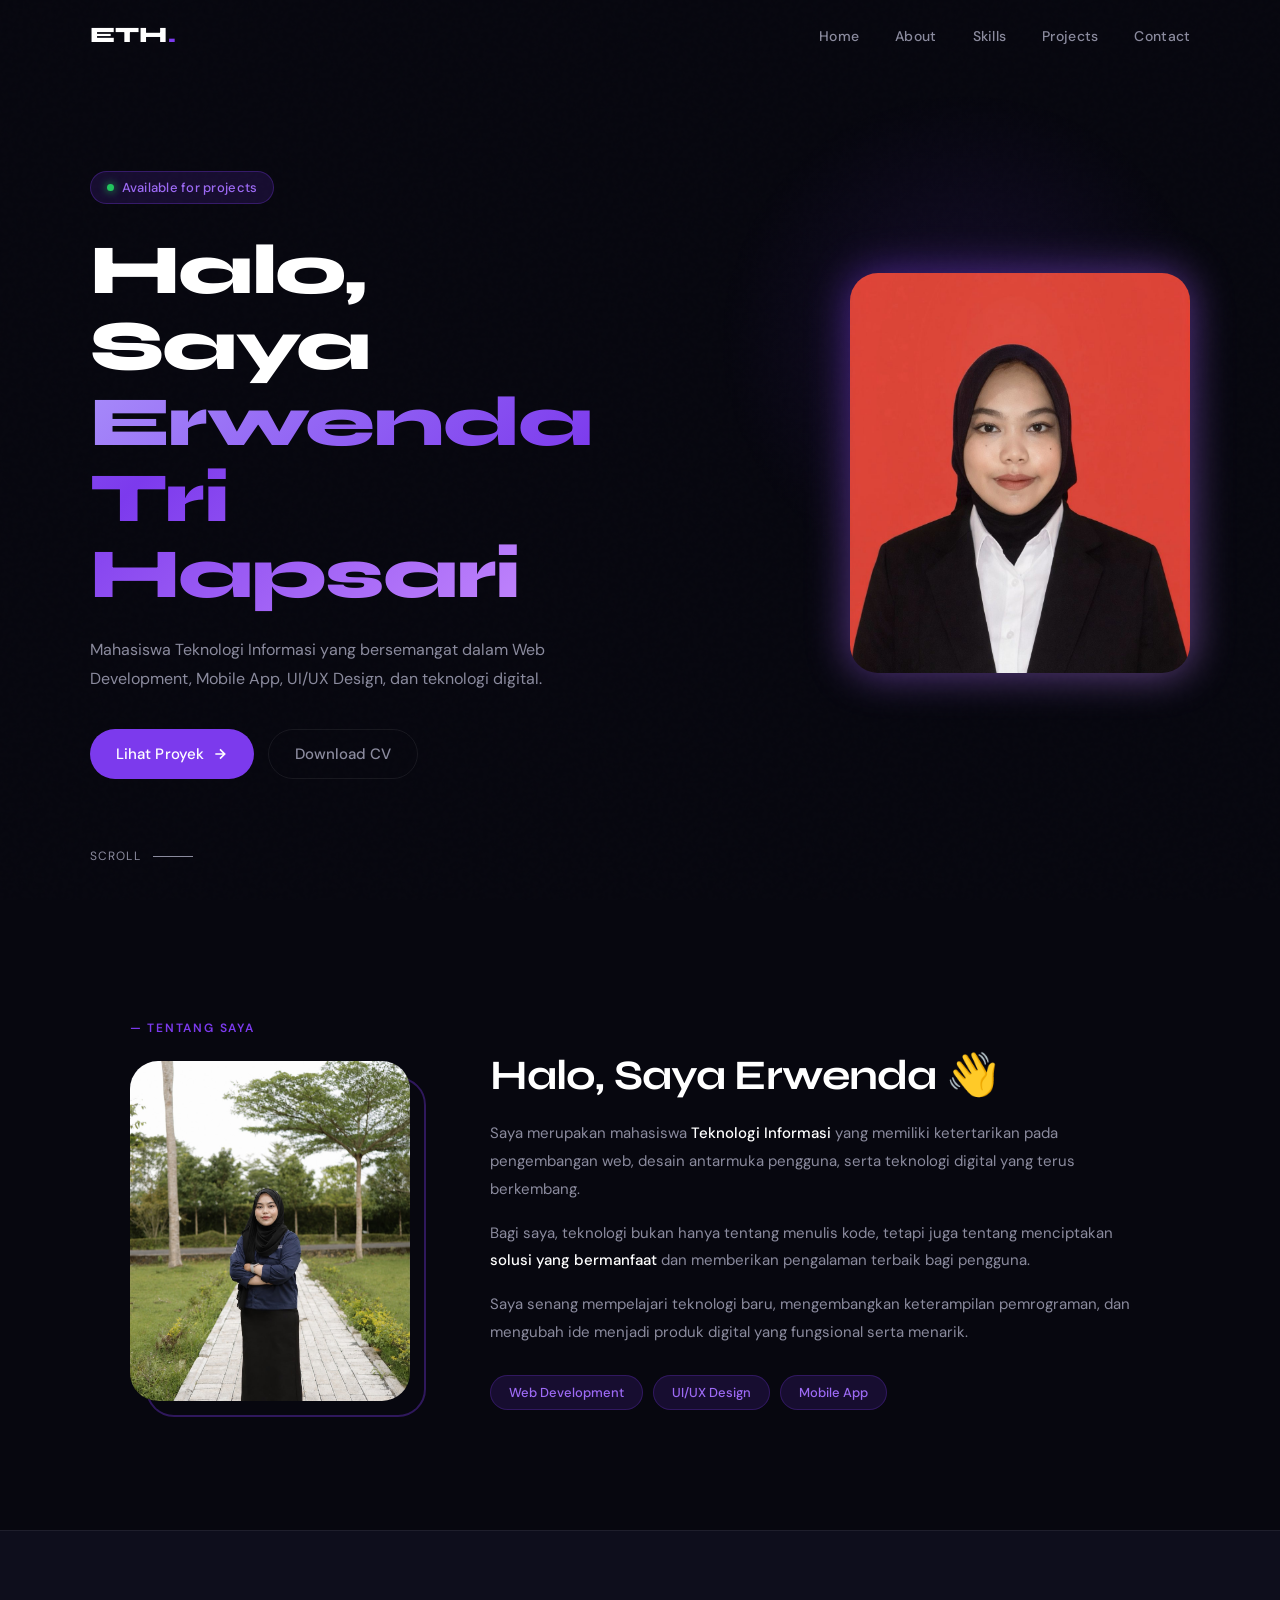
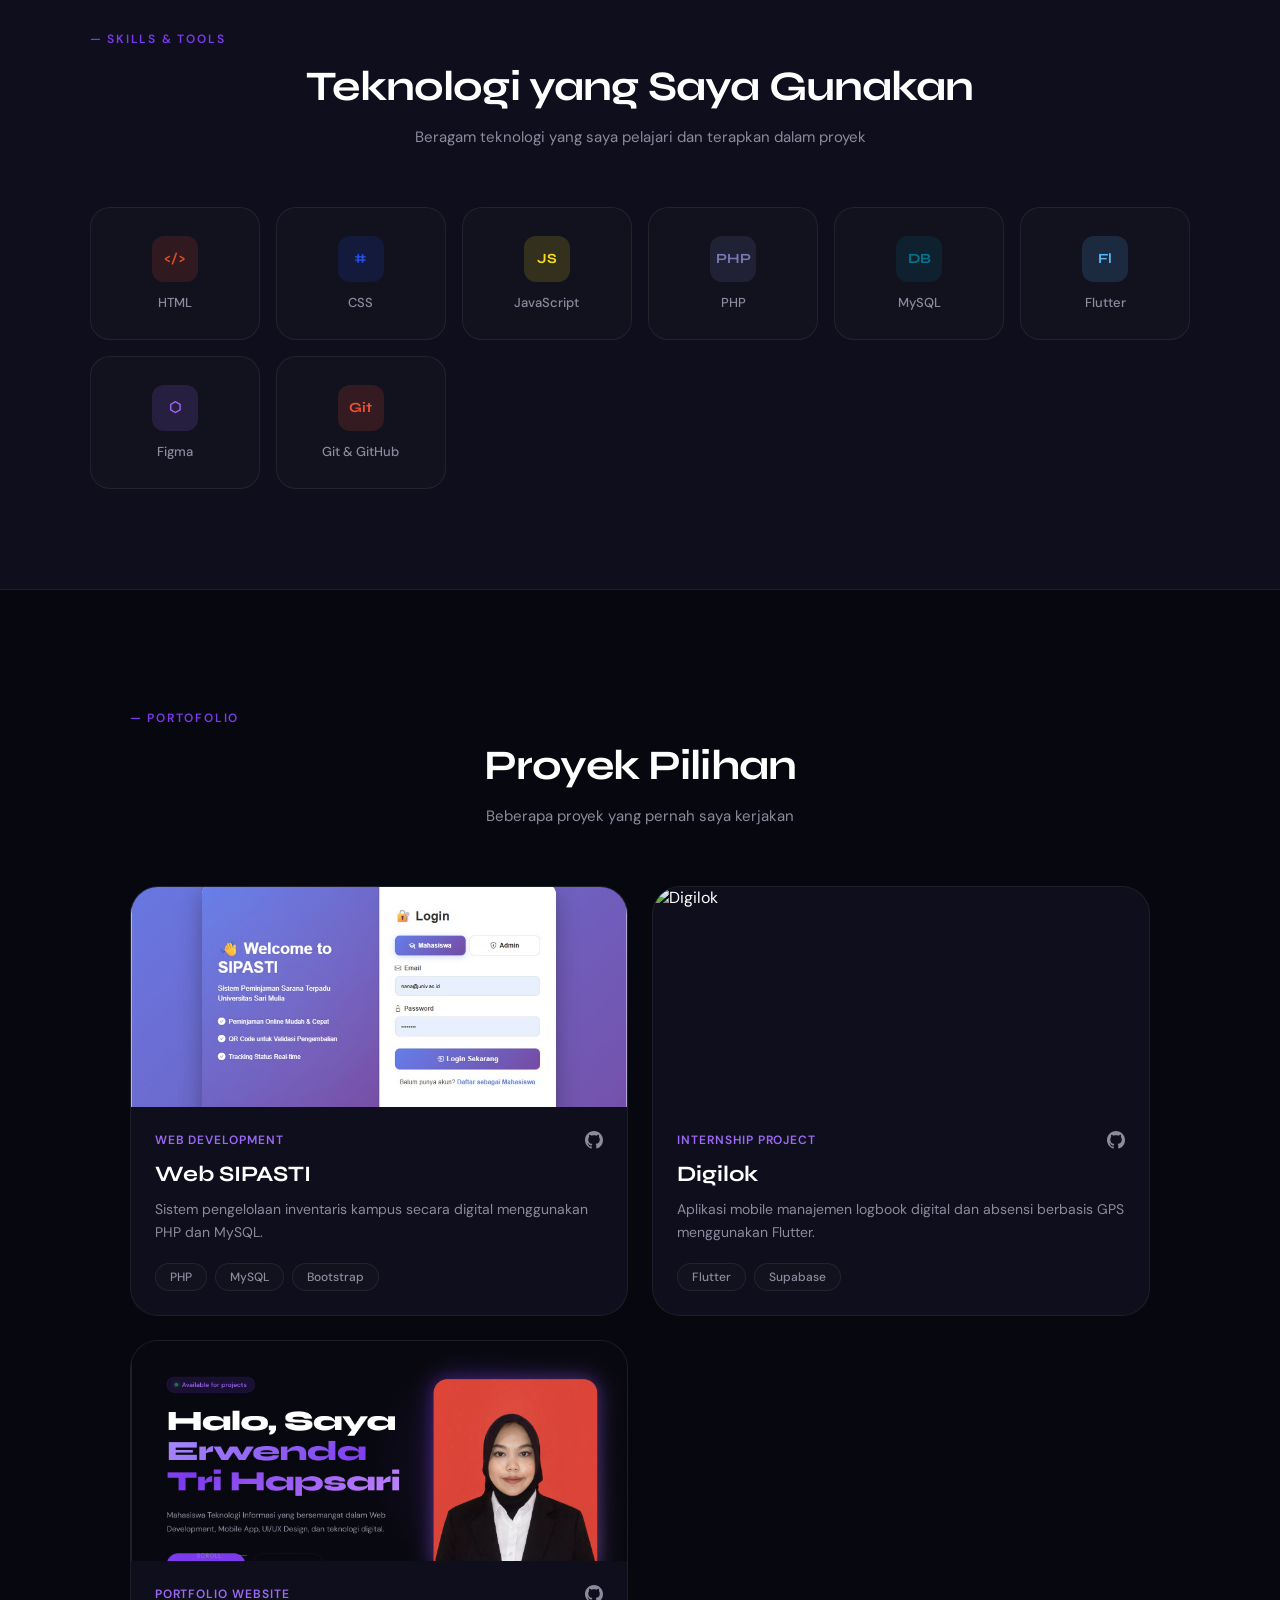
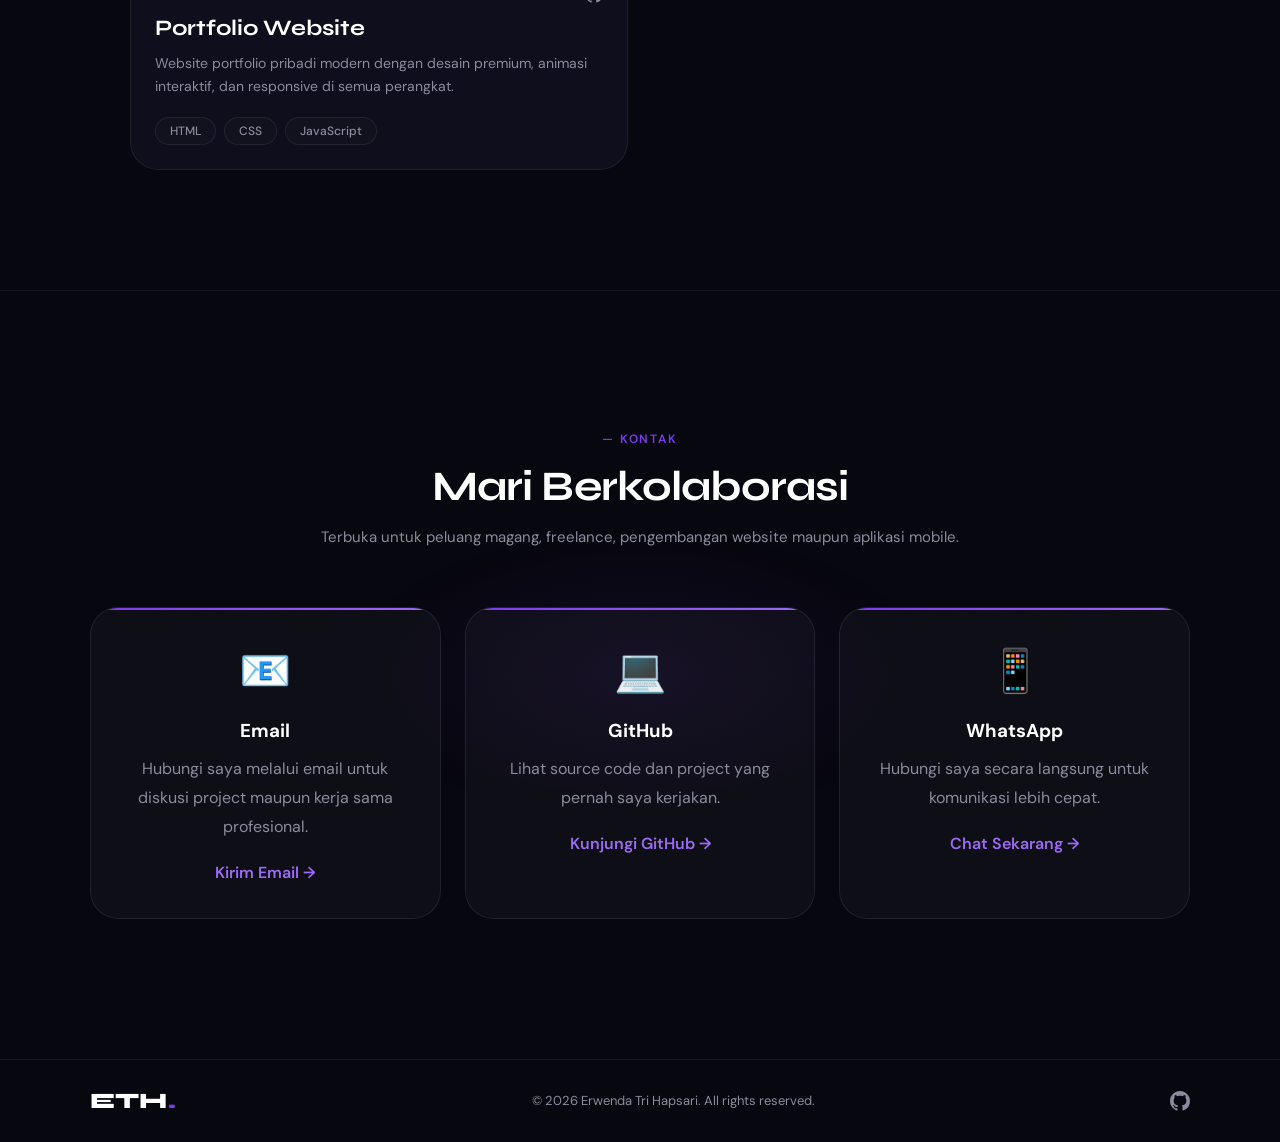
==== commit 1fbb2a64: "fix: memperbaiki tombol email dan gambar yang hilang" ====
--- a/index.html
+++ b/index.html
@@ -61,7 +61,7 @@
             </div>
             <div class="hero-image">
                 <div class="image-frame">
-                    <img src="assets/profile/erwenda.JPEG" alt="Erwenda Tri Hapsari">
+                    <img src="assets/profile/erwenda.jpeg" alt="Erwenda Tri Hapsari">
                     <div class="image-glow"></div>
                 </div> </div>
         </div>
@@ -76,7 +76,7 @@
         <div class="about-container">
             <div class="about-image-col">
                 <div class="about-img-wrap">
-                    <img src="assets/profile/wenda.JPEG" alt="Erwenda">
+                    <img src="assets/profile/wenda.jpeg" alt="Erwenda">
                     <div class="img-accent"></div>
                 </div>
             </div>
@@ -131,7 +131,7 @@
         <div class="project-grid">
             <a href="projects/web-sipasti.html" class="project-card featured">
                 <div class="project-img">
-                    <img src="assets/projects/web-sipasti.JPEG" alt="Web SIPASTI">
+                    <img src="assets/projects/web-sipasti.jpeg" alt="Web SIPASTI">
                     <div class="project-overlay">
                         <span class="overlay-label">Lihat Detail →</span>
                     </div>
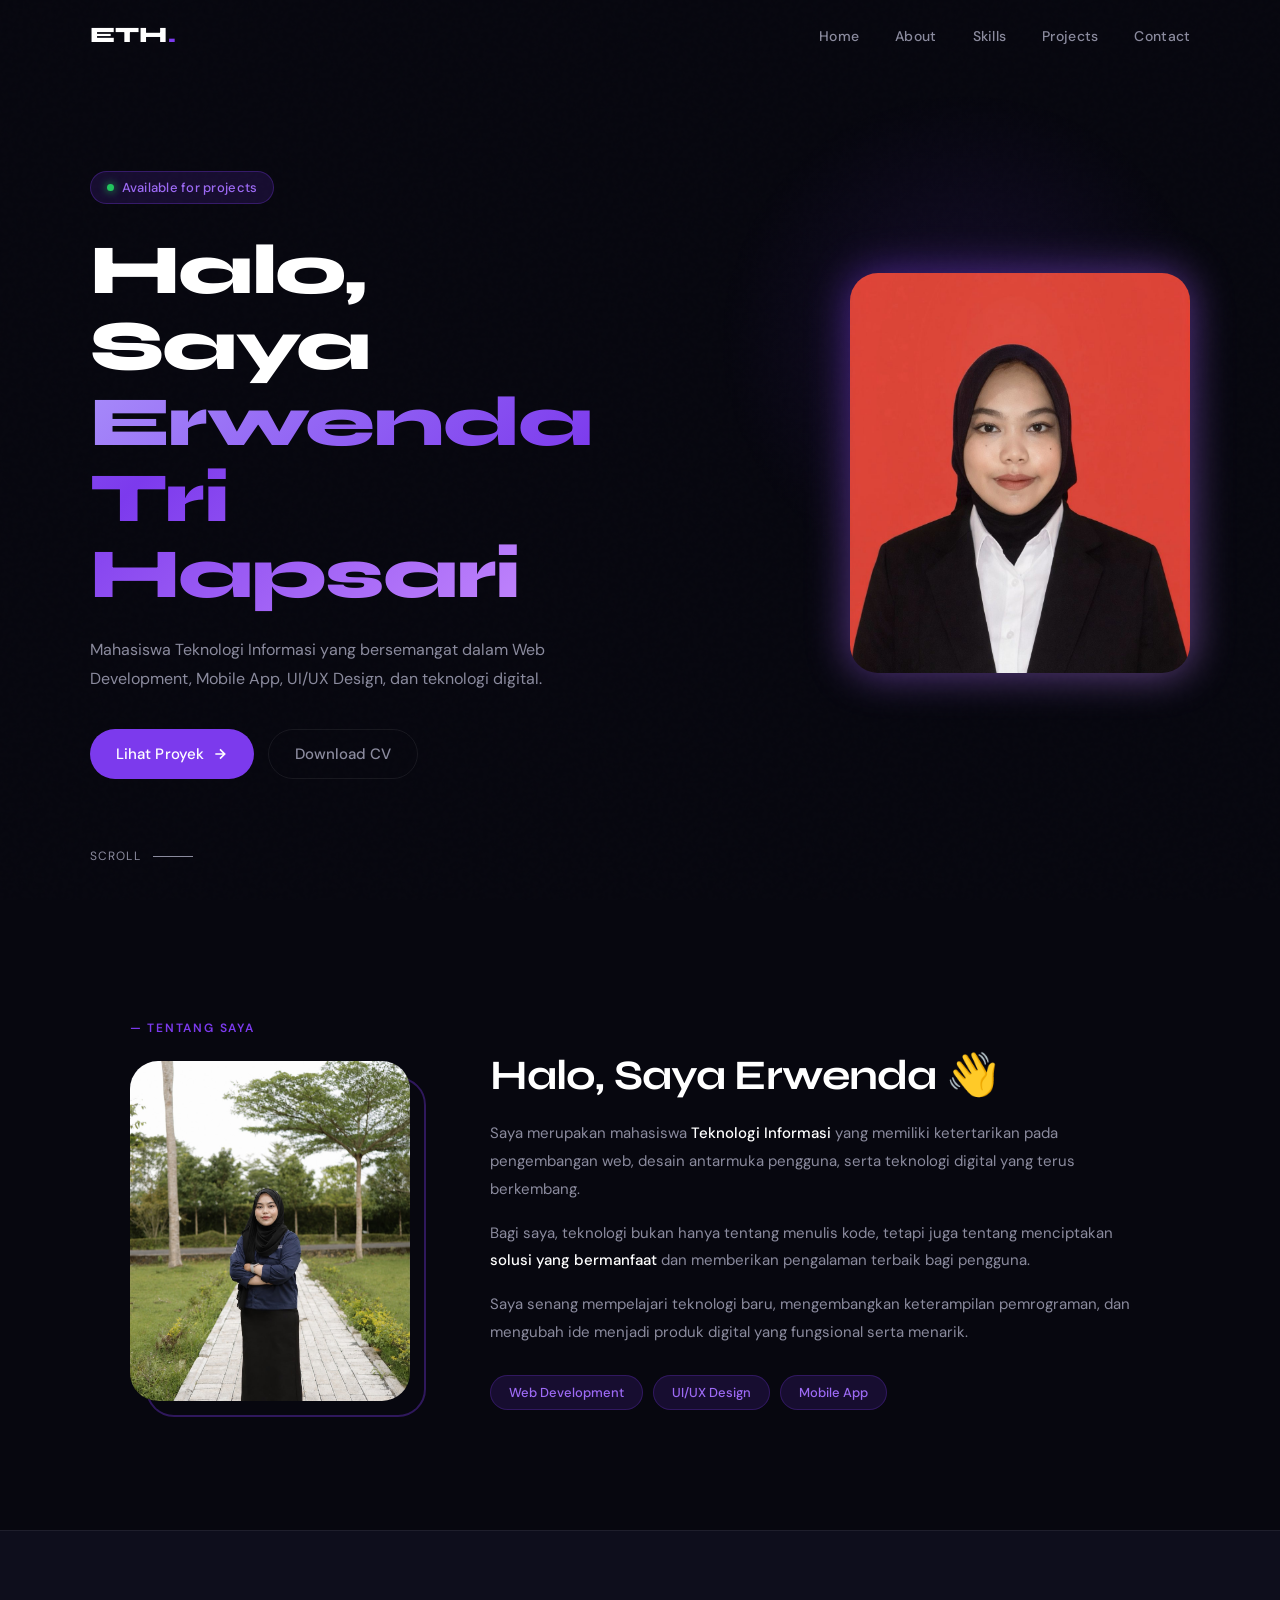
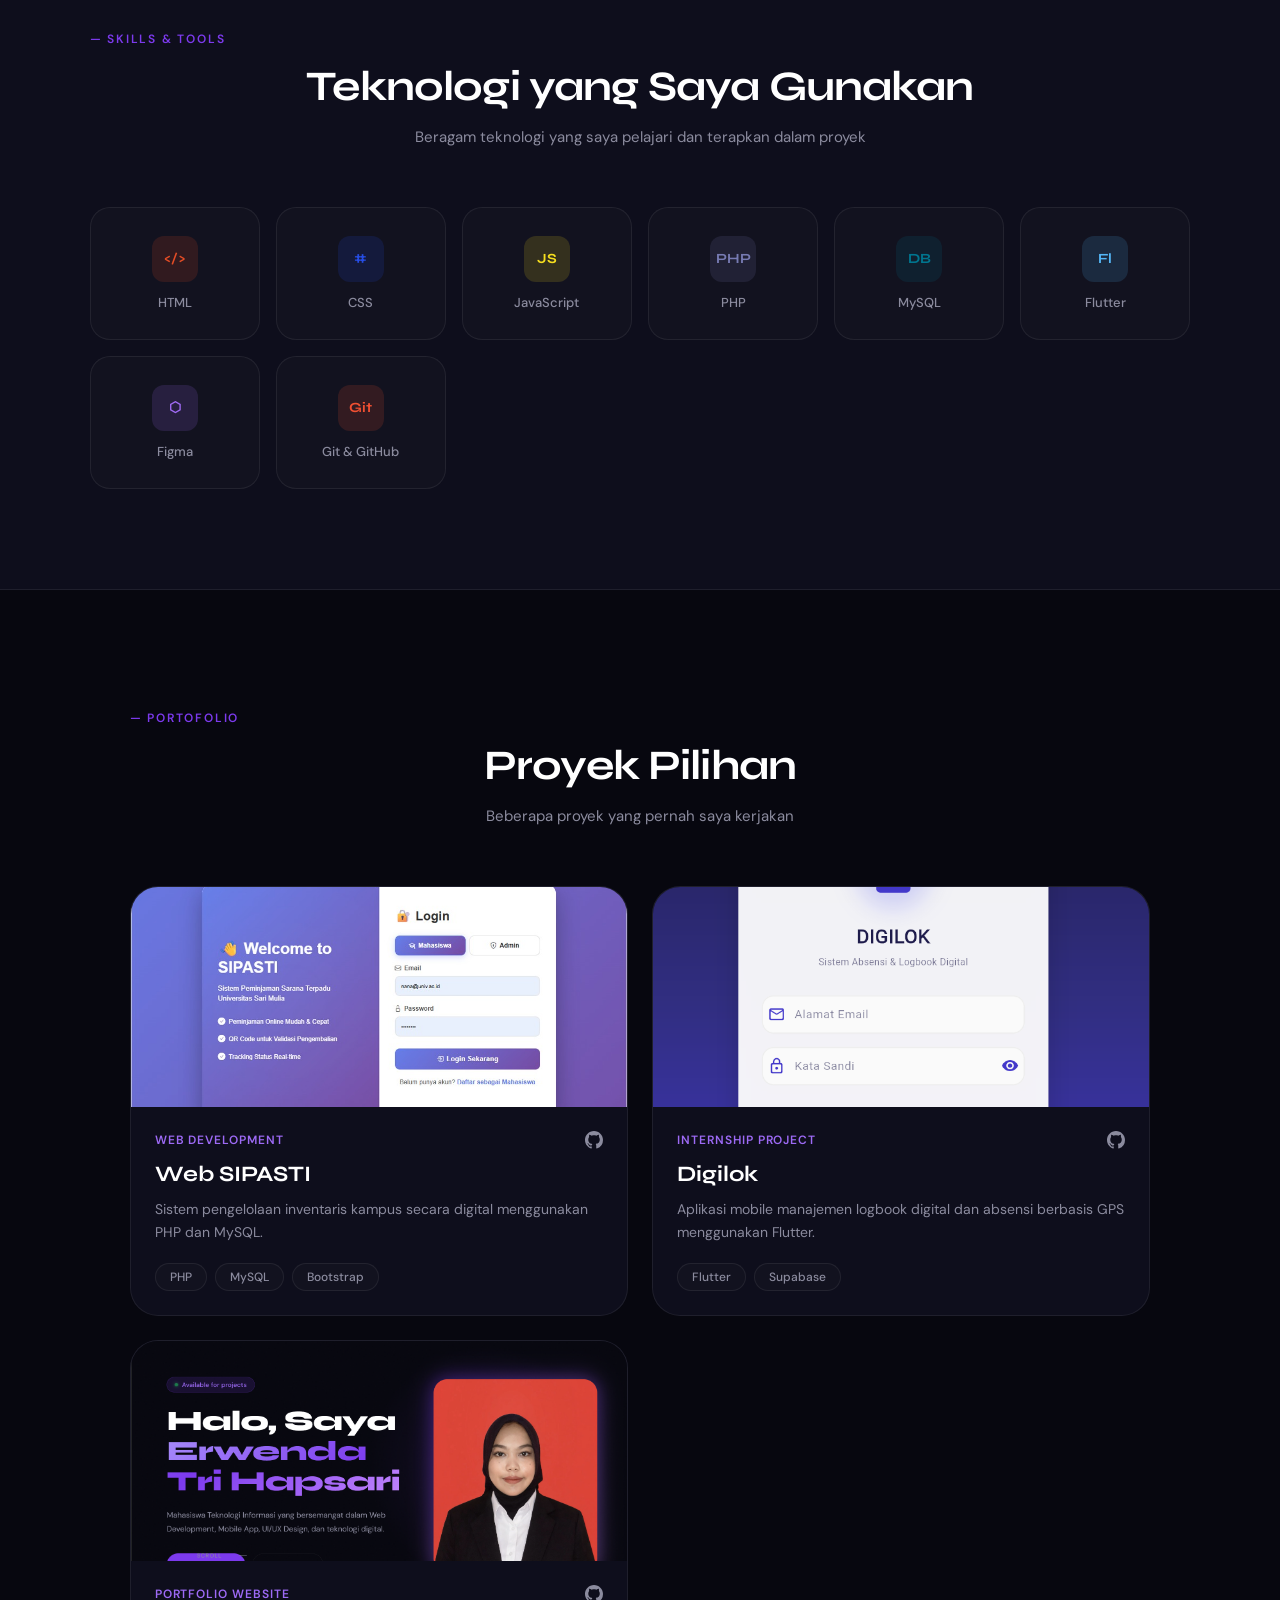
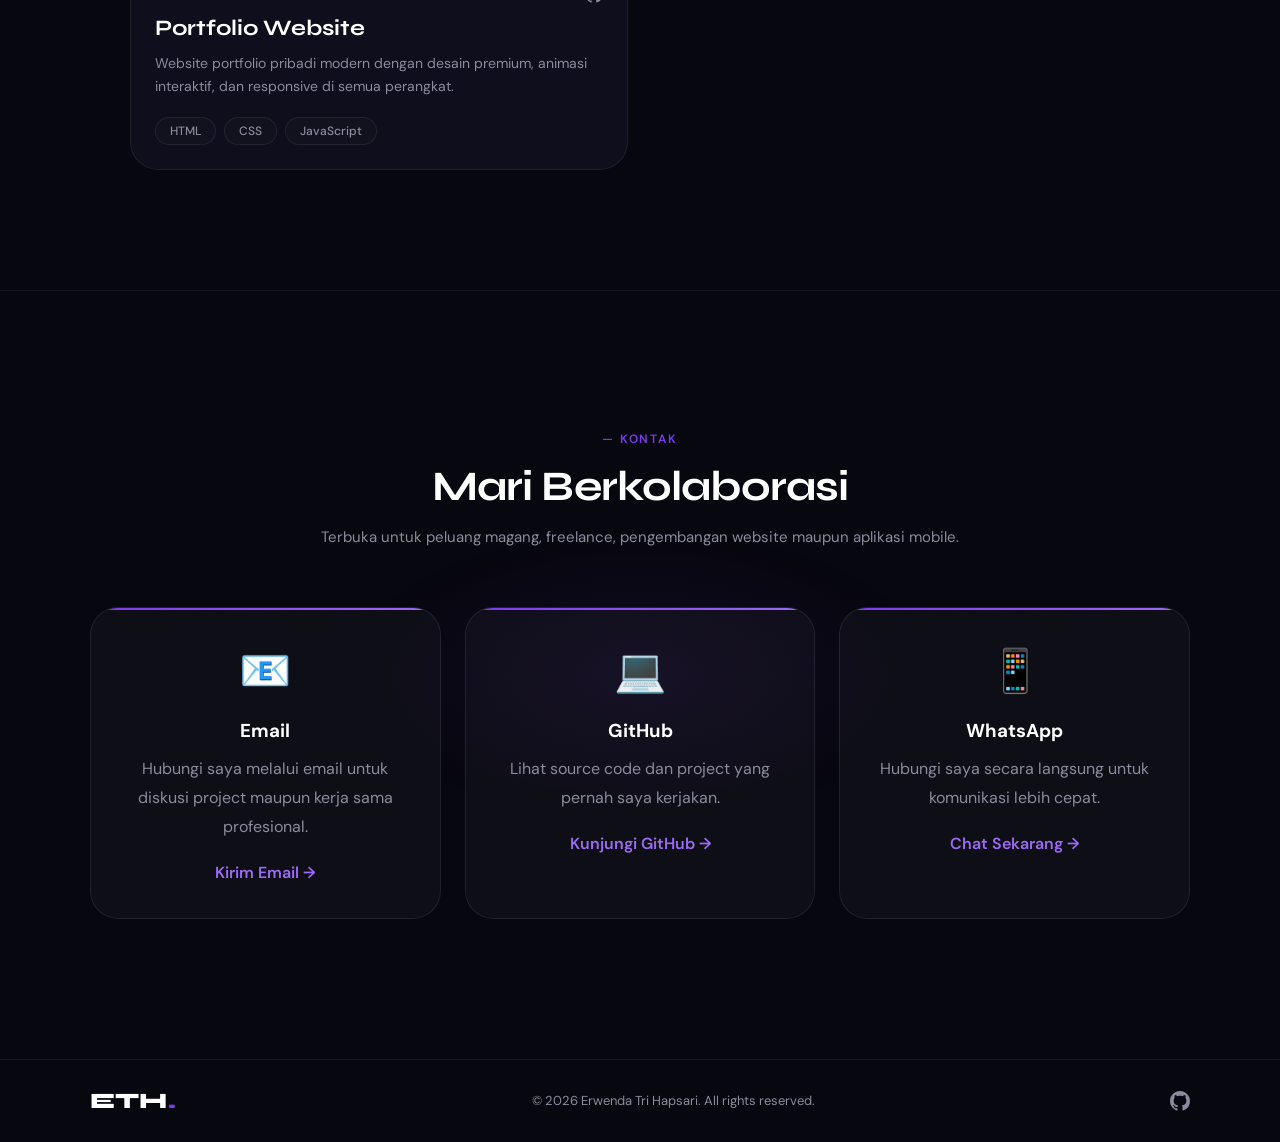
==== commit ba9afb23: "fix: perbaiki huruf yang besar kecil" ====
--- a/index.html
+++ b/index.html
@@ -155,7 +155,7 @@
 
             <a href="projects/digilok.html" class="project-card">
                 <div class="project-img">
-                    <img src="assets/projects/digilok.PNG" alt="Digilok">
+                    <img src="assets/projects/digilok.png" alt="Digilok">
                     <div class="project-overlay">
                         <span class="overlay-label">Lihat Detail →</span>
                     </div>
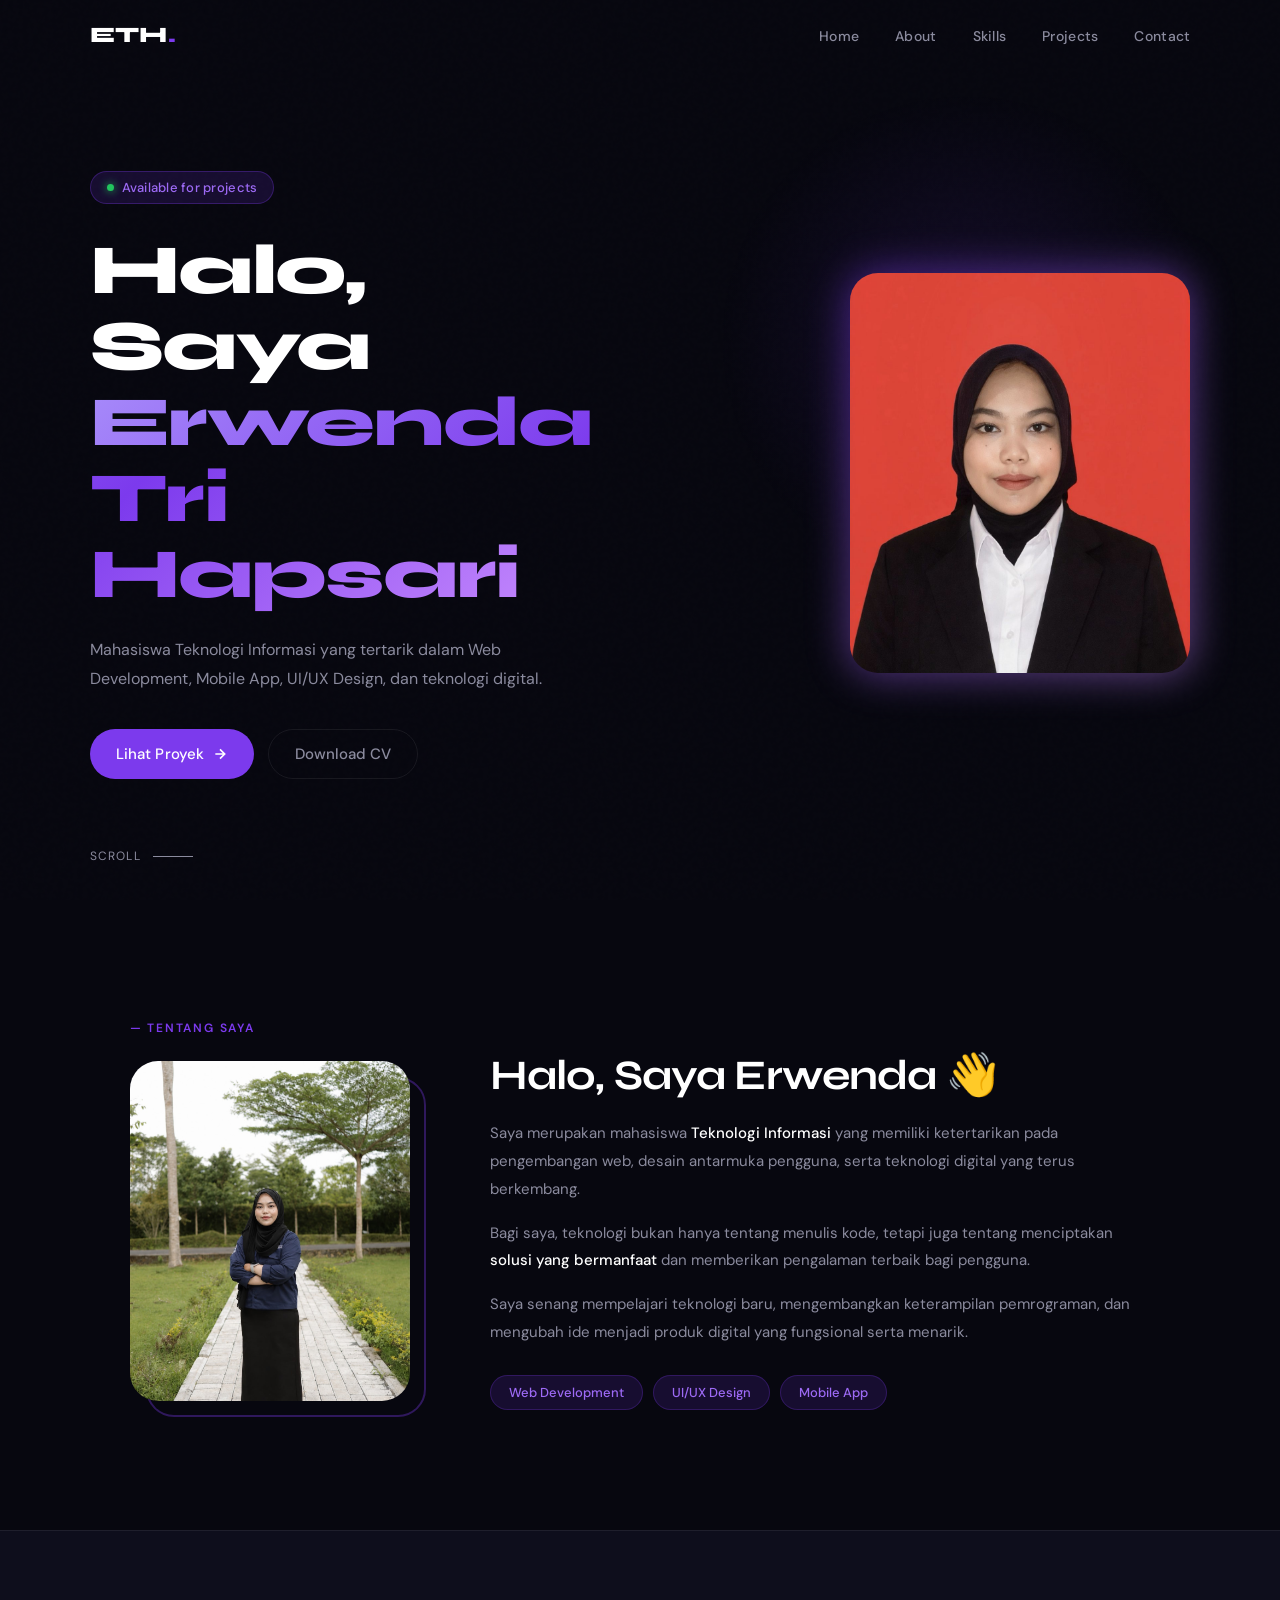
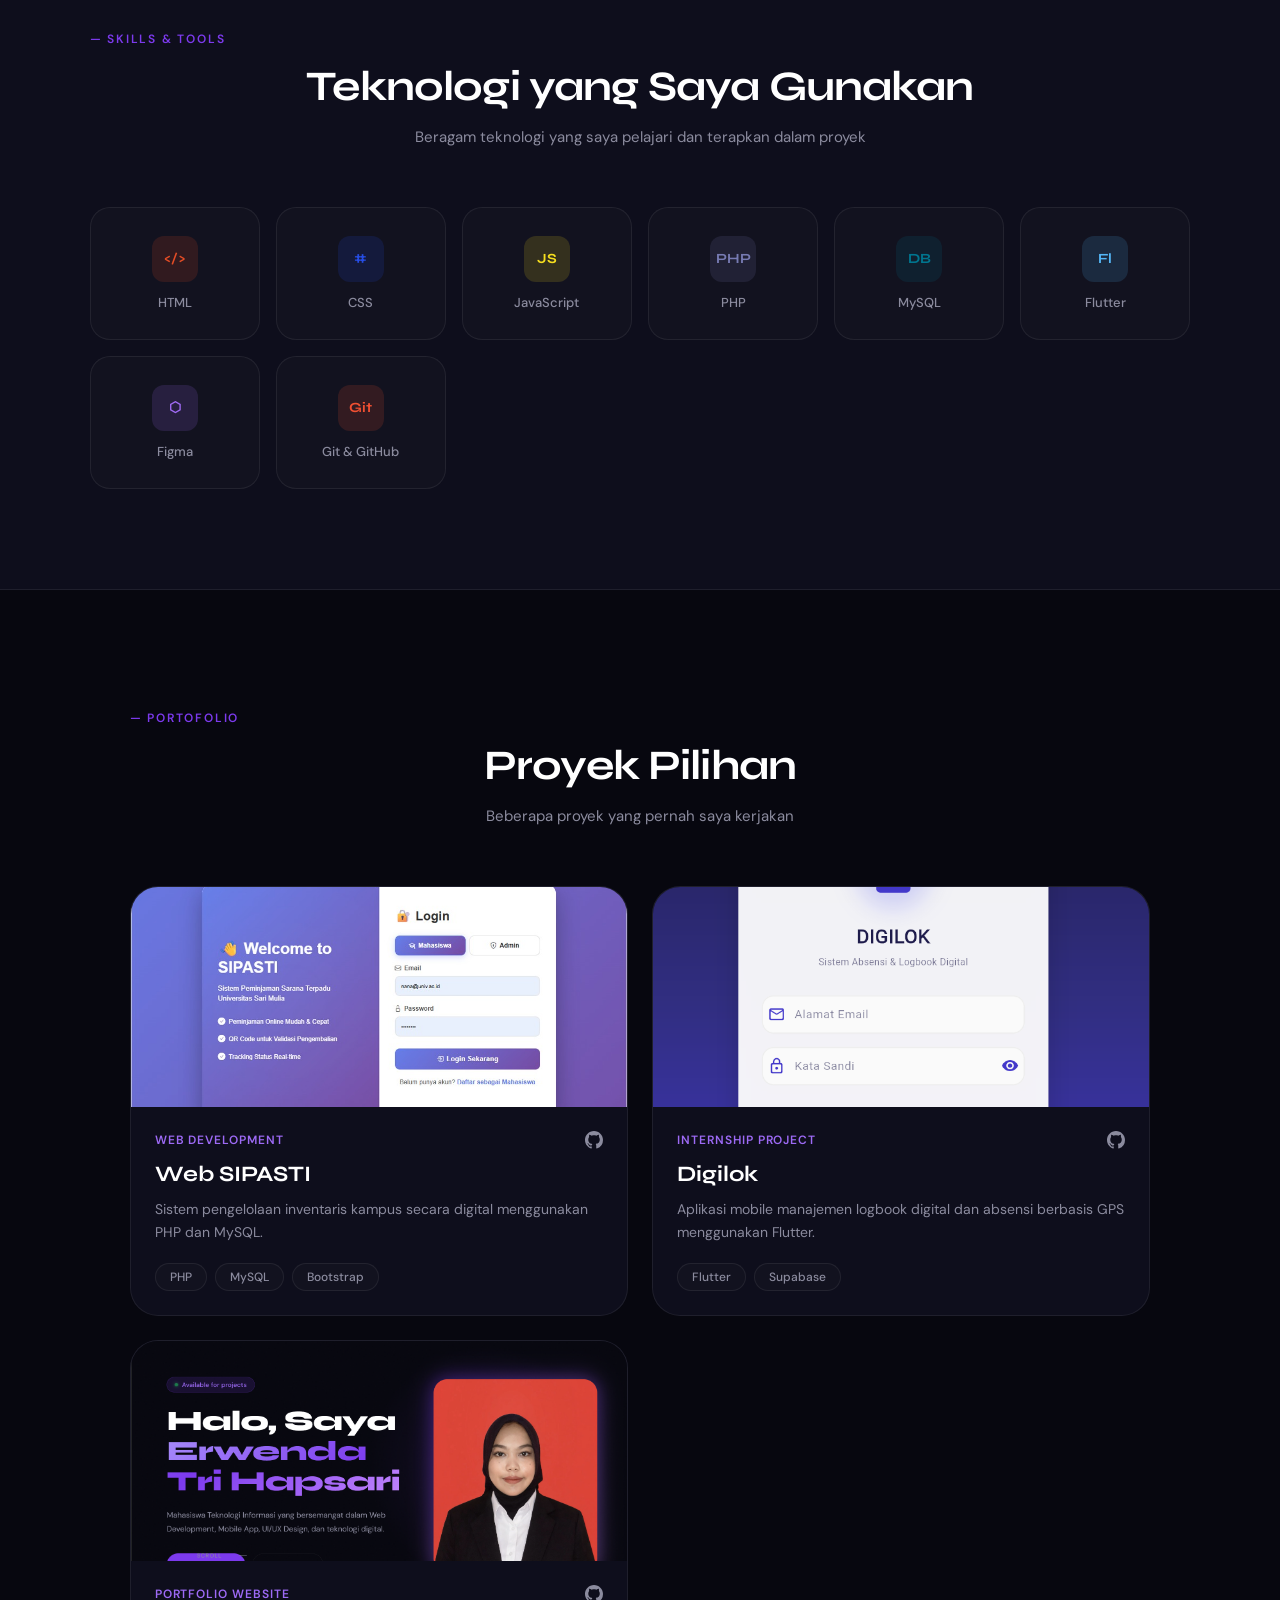
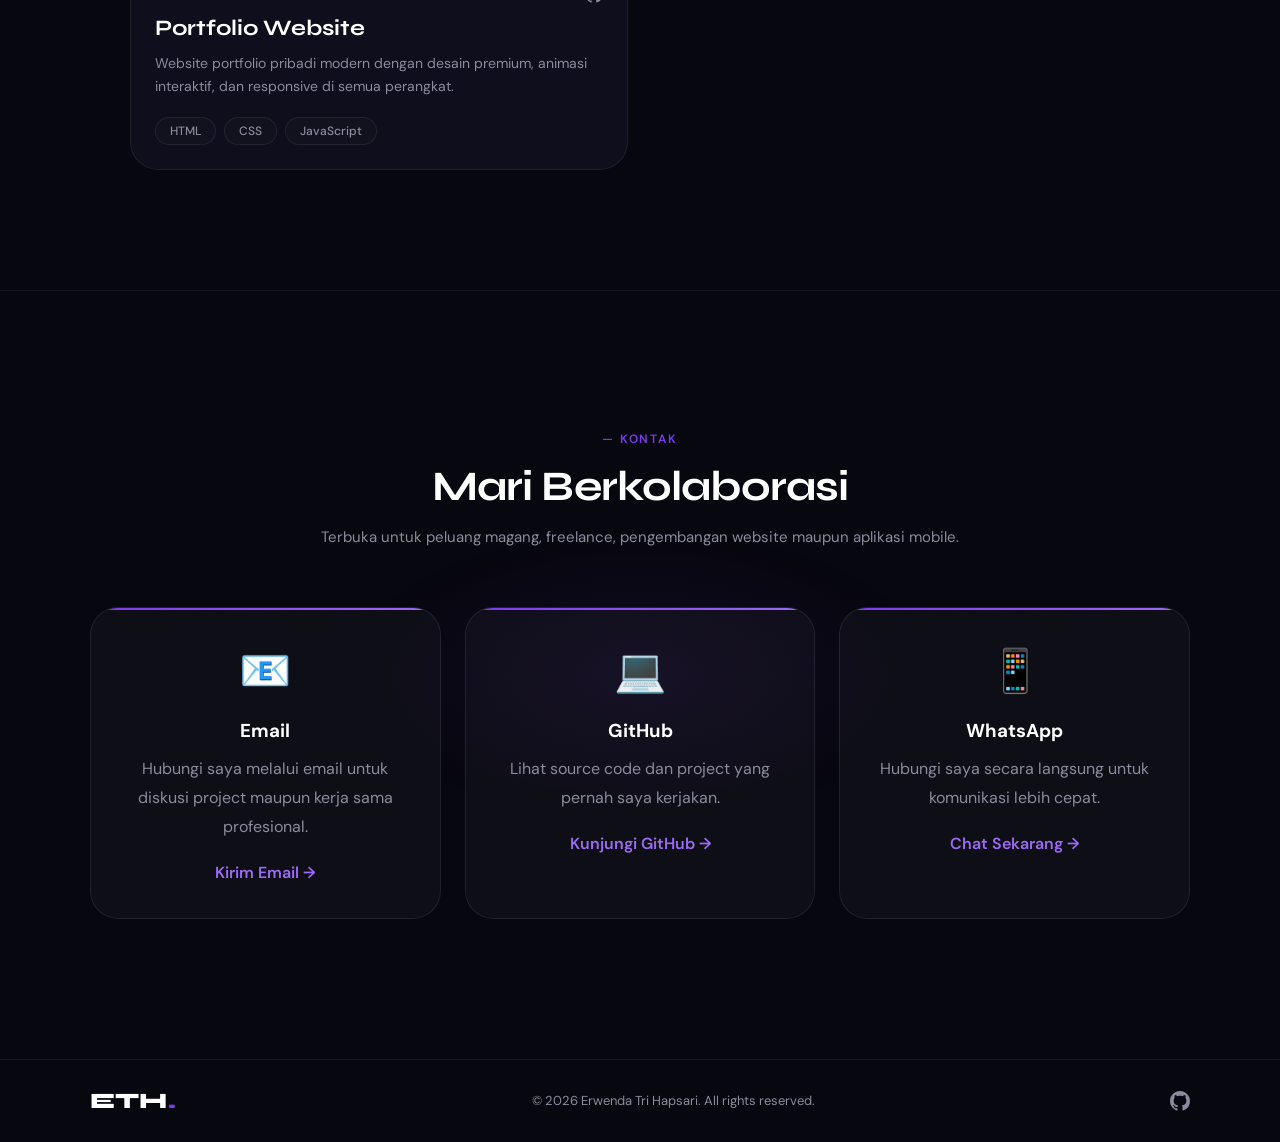
==== commit 95528ab5: "fix: memperbaiki typo" ====
--- a/index.html
+++ b/index.html
@@ -45,7 +45,7 @@
                     <span class="name-highlight">Erwenda<br>Tri Hapsari</span>
                 </h1>
                 <p class="hero-desc">
-                    Mahasiswa Teknologi Informasi yang bersemangat dalam
+                    Mahasiswa Teknologi Informasi yang tertarik dalam
                     Web Development, Mobile App, UI/UX Design,
                     dan teknologi digital.
                 </p>
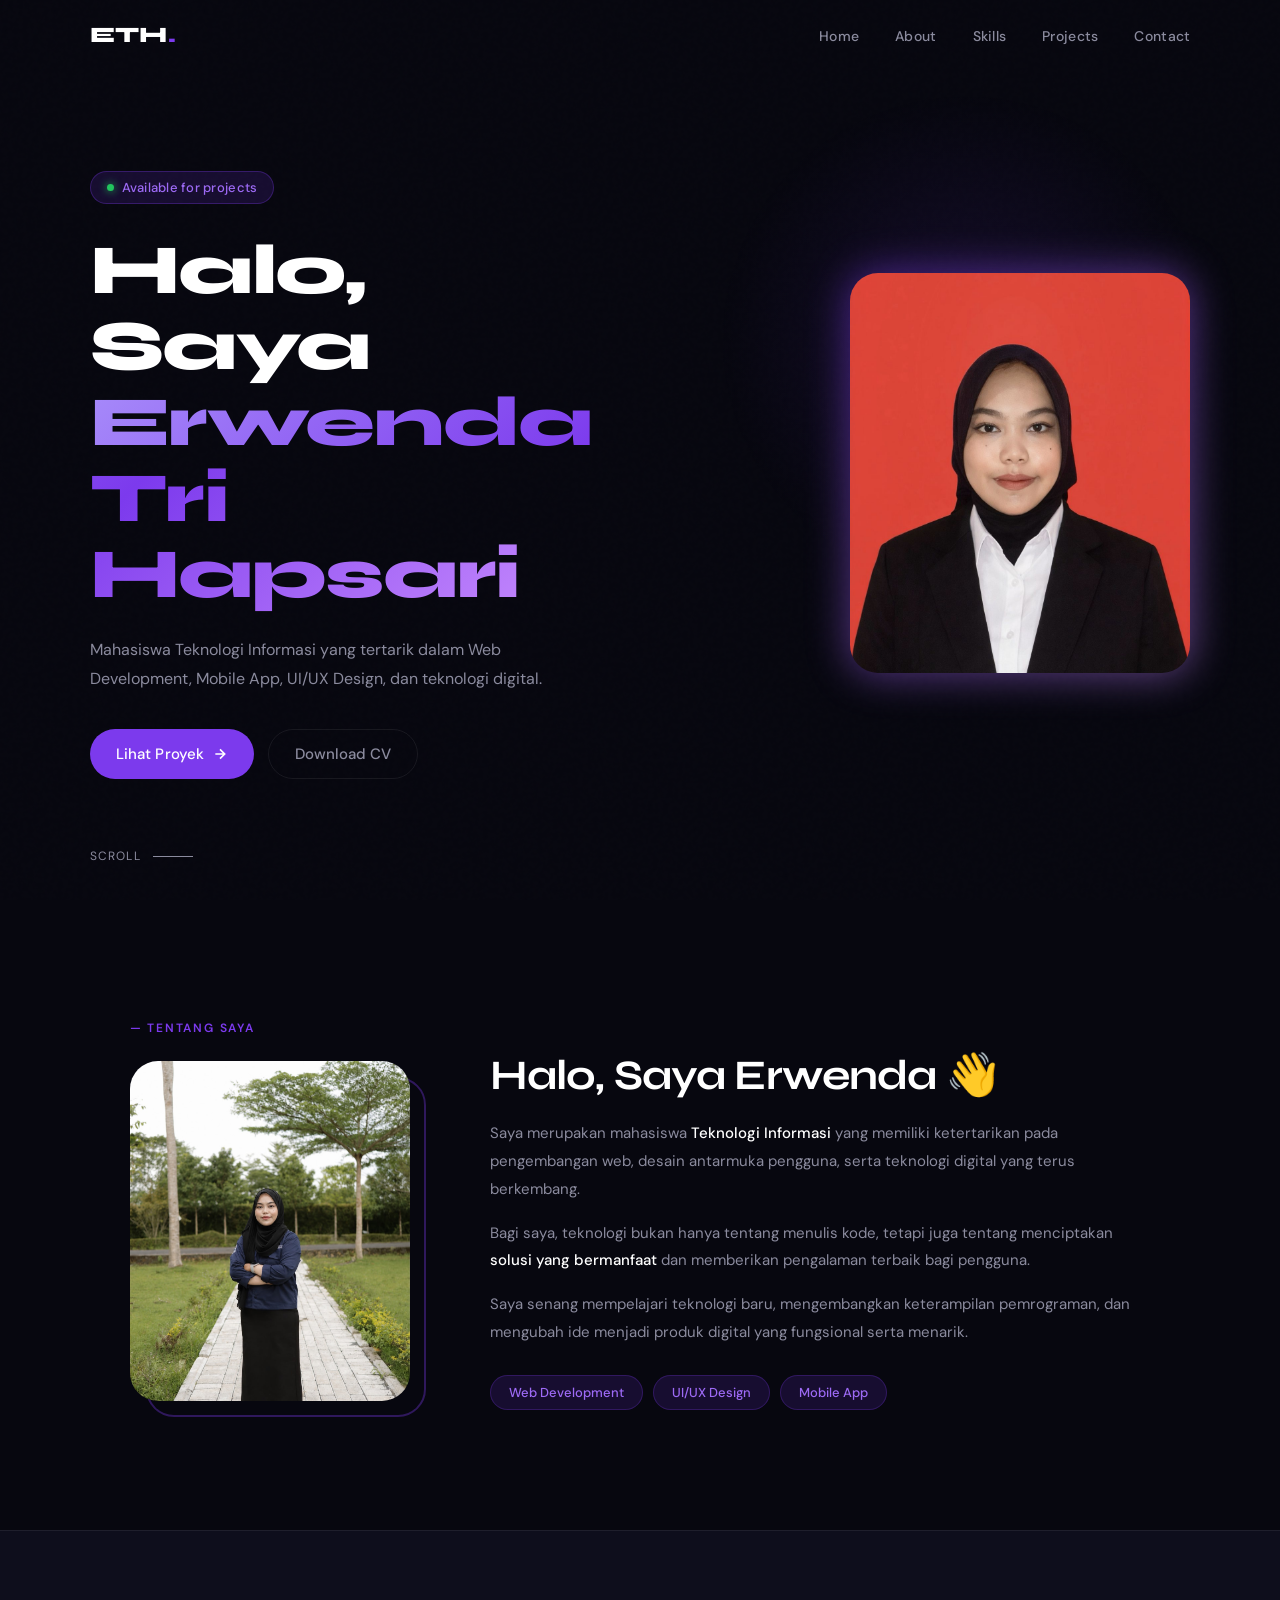
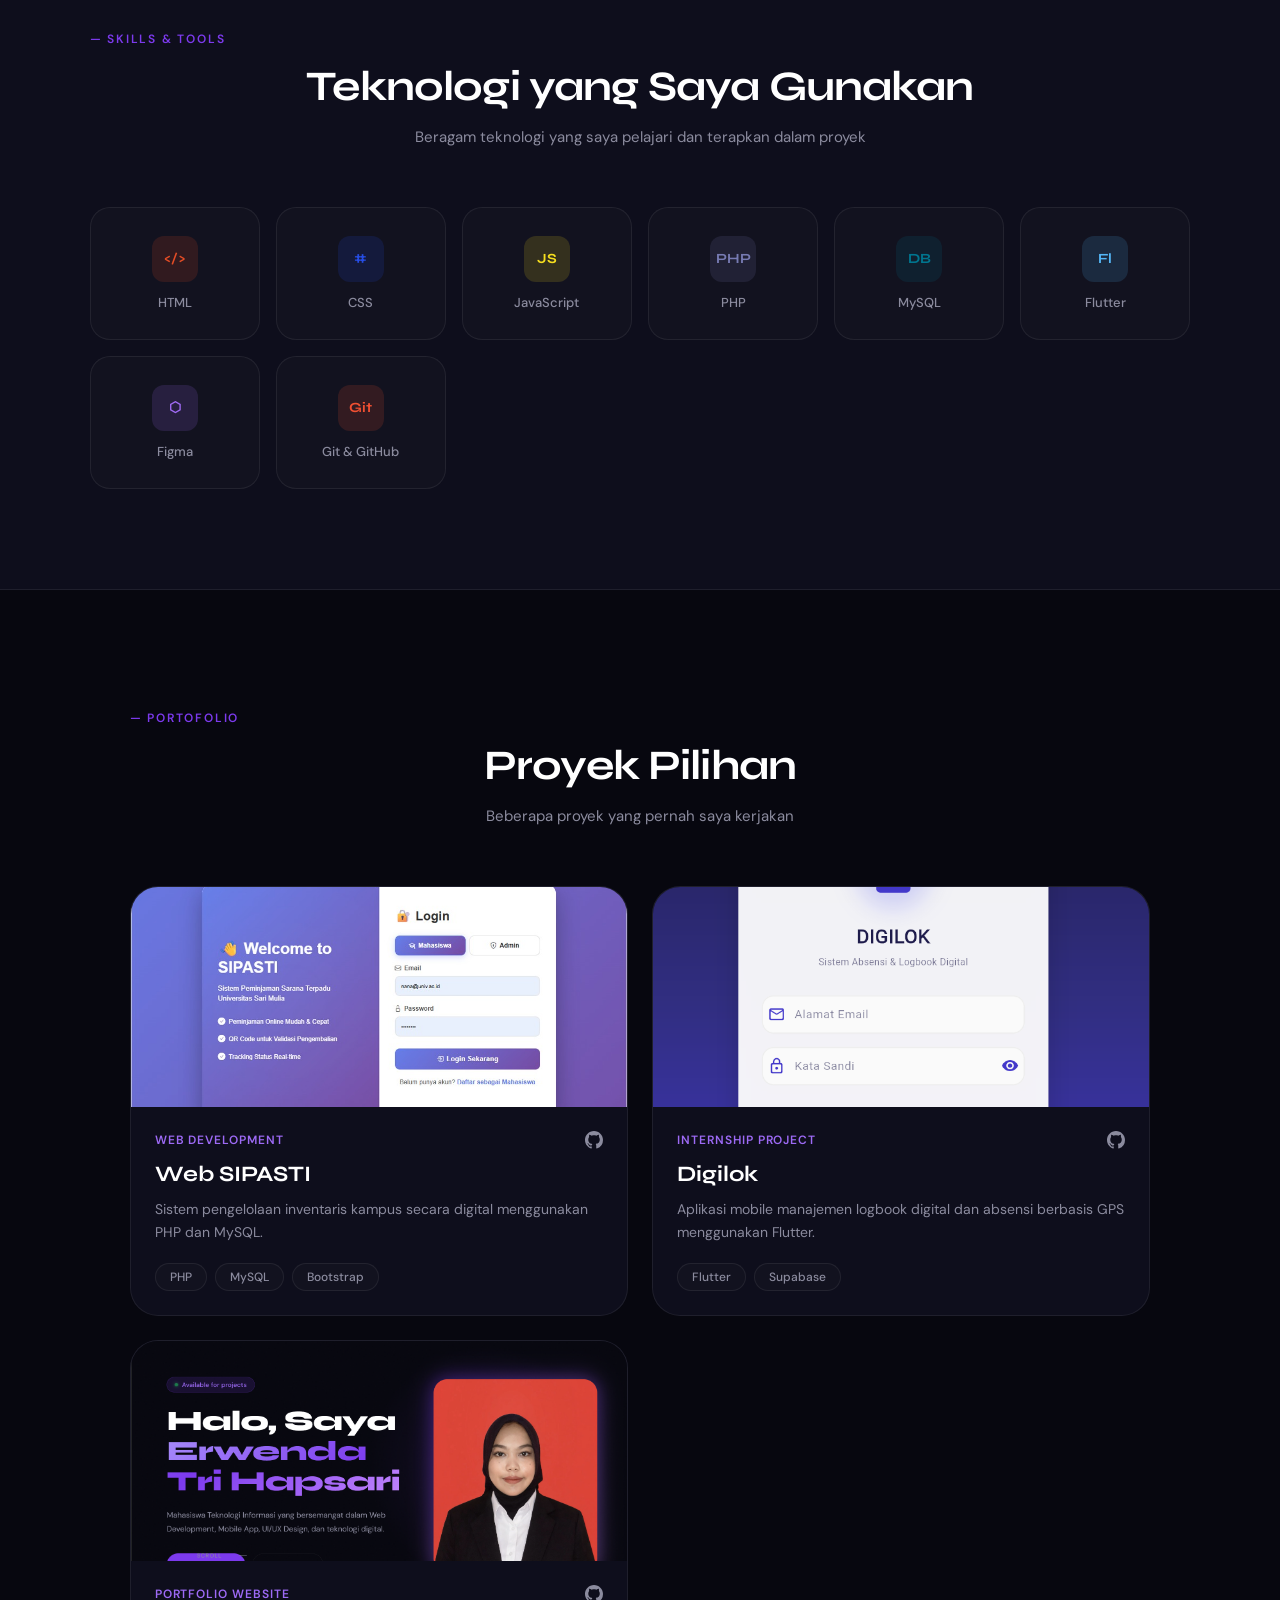
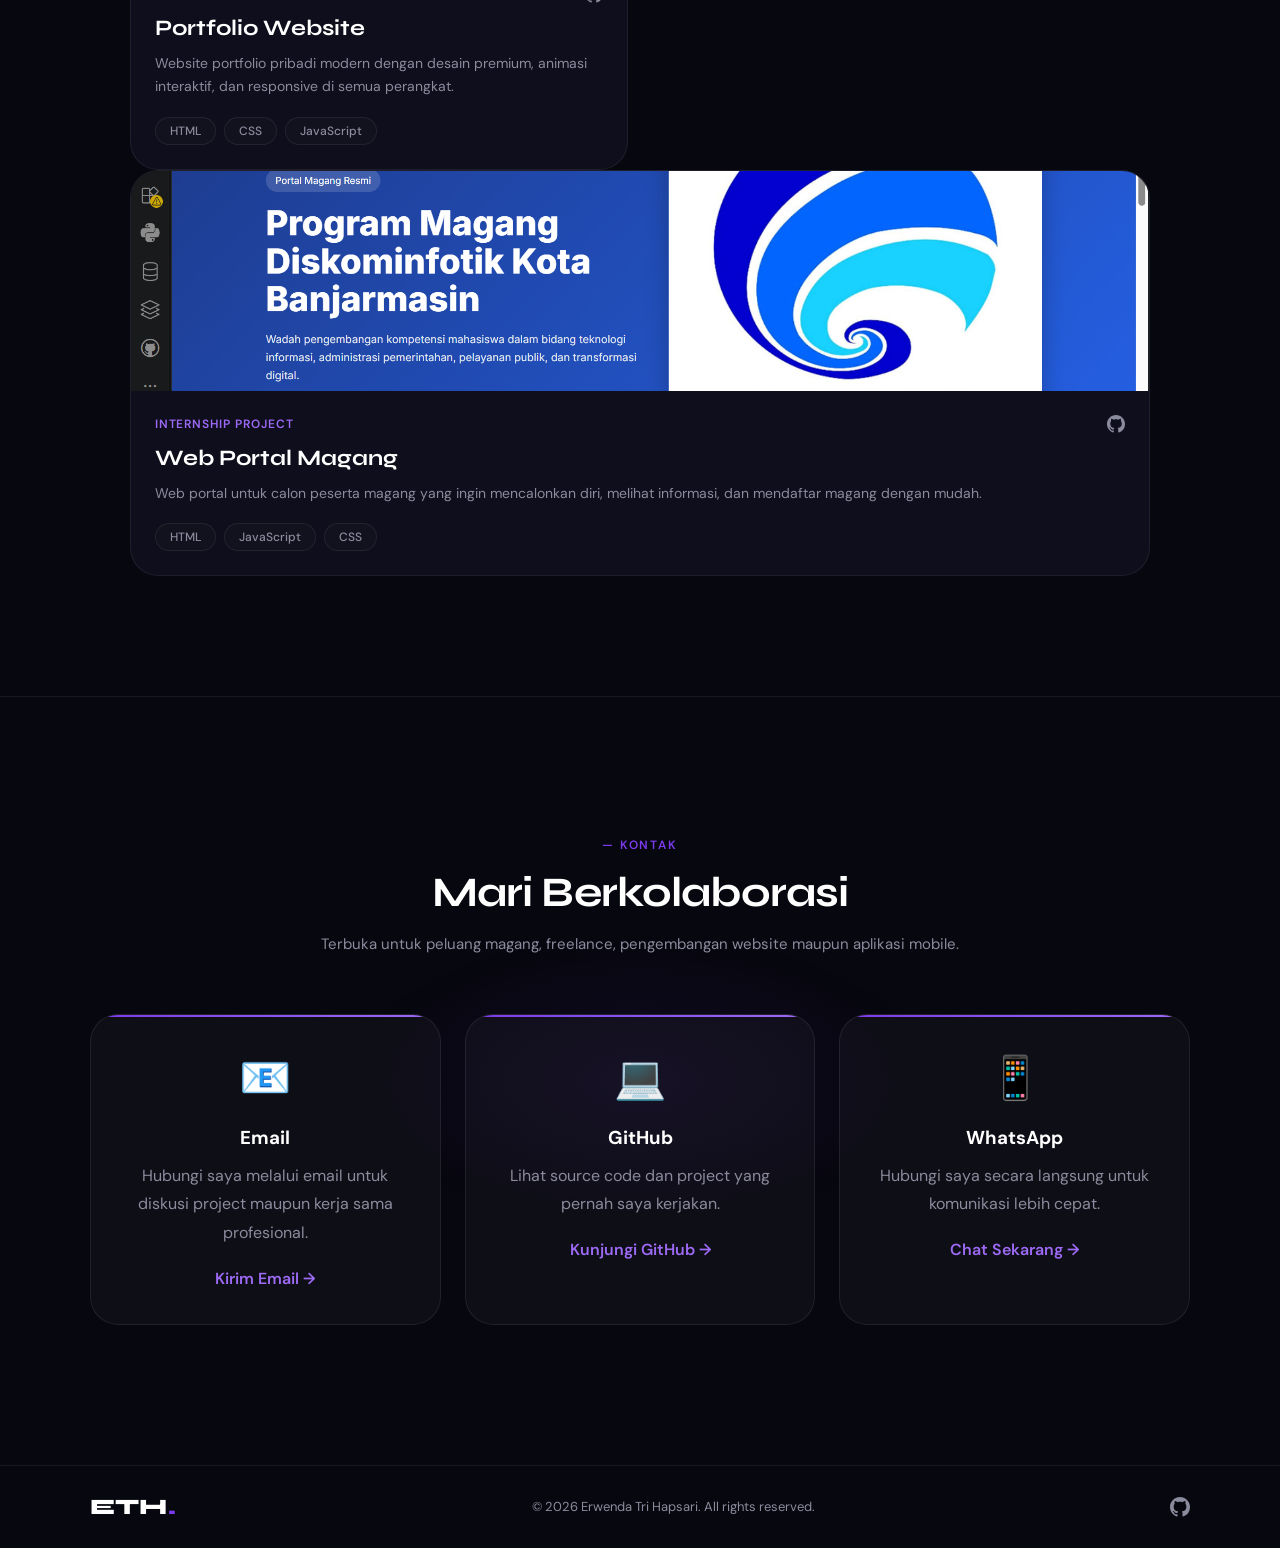
==== commit 721a452e: "tambah projek" ====
--- a/index.html
+++ b/index.html
@@ -201,6 +201,30 @@
                 </div>
             </a>
         </div>
+          <a href="projects/portal_magang.html" class="project-card">
+                <div class="project-img">
+                    <img src="assets/projects/portal_web.png" alt="Web Portal Magang">
+                    <div class="project-overlay">
+                        <span class="overlay-label">Lihat Detail →</span>
+                    </div>
+                </div>
+                <div class="project-body">
+                    <div class="project-meta">
+                        <span class="project-type">Internship Project</span>
+                        <div class="project-links-row">
+                            <object><a href="https://github.com/erwendatri16/web_portal_magang" target="_blank" class="icon-link" onclick="event.stopPropagation()">
+                                <svg width="18" height="18" viewBox="0 0 24 24" fill="currentColor"><path d="M12 0C5.37 0 0 5.37 0 12c0 5.31 3.435 9.795 8.205 11.385.6.105.825-.255.825-.57 0-.285-.015-1.23-.015-2.235-3.015.555-3.795-.735-4.035-1.41-.135-.345-.72-1.41-1.23-1.695-.42-.225-1.02-.78-.015-.795.945-.015 1.62.87 1.845 1.23 1.08 1.815 2.805 1.305 3.495.99.105-.78.42-1.305.765-1.605-2.67-.3-5.46-1.335-5.46-5.925 0-1.305.465-2.385 1.23-3.225-.12-.3-.54-1.53.12-3.18 0 0 1.005-.315 3.3 1.23.96-.27 1.98-.405 3-.405s2.04.135 3 .405c2.295-1.56 3.3-1.23 3.3-1.23.66 1.65.24 2.88.12 3.18.765.84 1.23 1.905 1.23 3.225 0 4.605-2.805 5.625-5.475 5.925.435.375.81 1.095.81 2.22 0 1.605-.015 2.895-.015 3.3 0 .315.225.69.825.57A12.02 12.02 0 0 0 24 12c0-6.63-5.37-12-12-12z"/></svg>
+                            </a></object>
+                        </div>
+                    </div>
+                    <h3>Web Portal Magang</h3>
+                    <p>Web portal untuk calon peserta magang yang ingin mencalonkan diri, melihat informasi, dan mendaftar magang dengan mudah.</p>
+                    <div class="tech-pills">
+                        <span>HTML</span><span>JavaScript</span><span>CSS</span>
+                    </div>
+                </div>
+            </a>
+        </div>
     </section>
 
     <section id="contact" class="contact">
